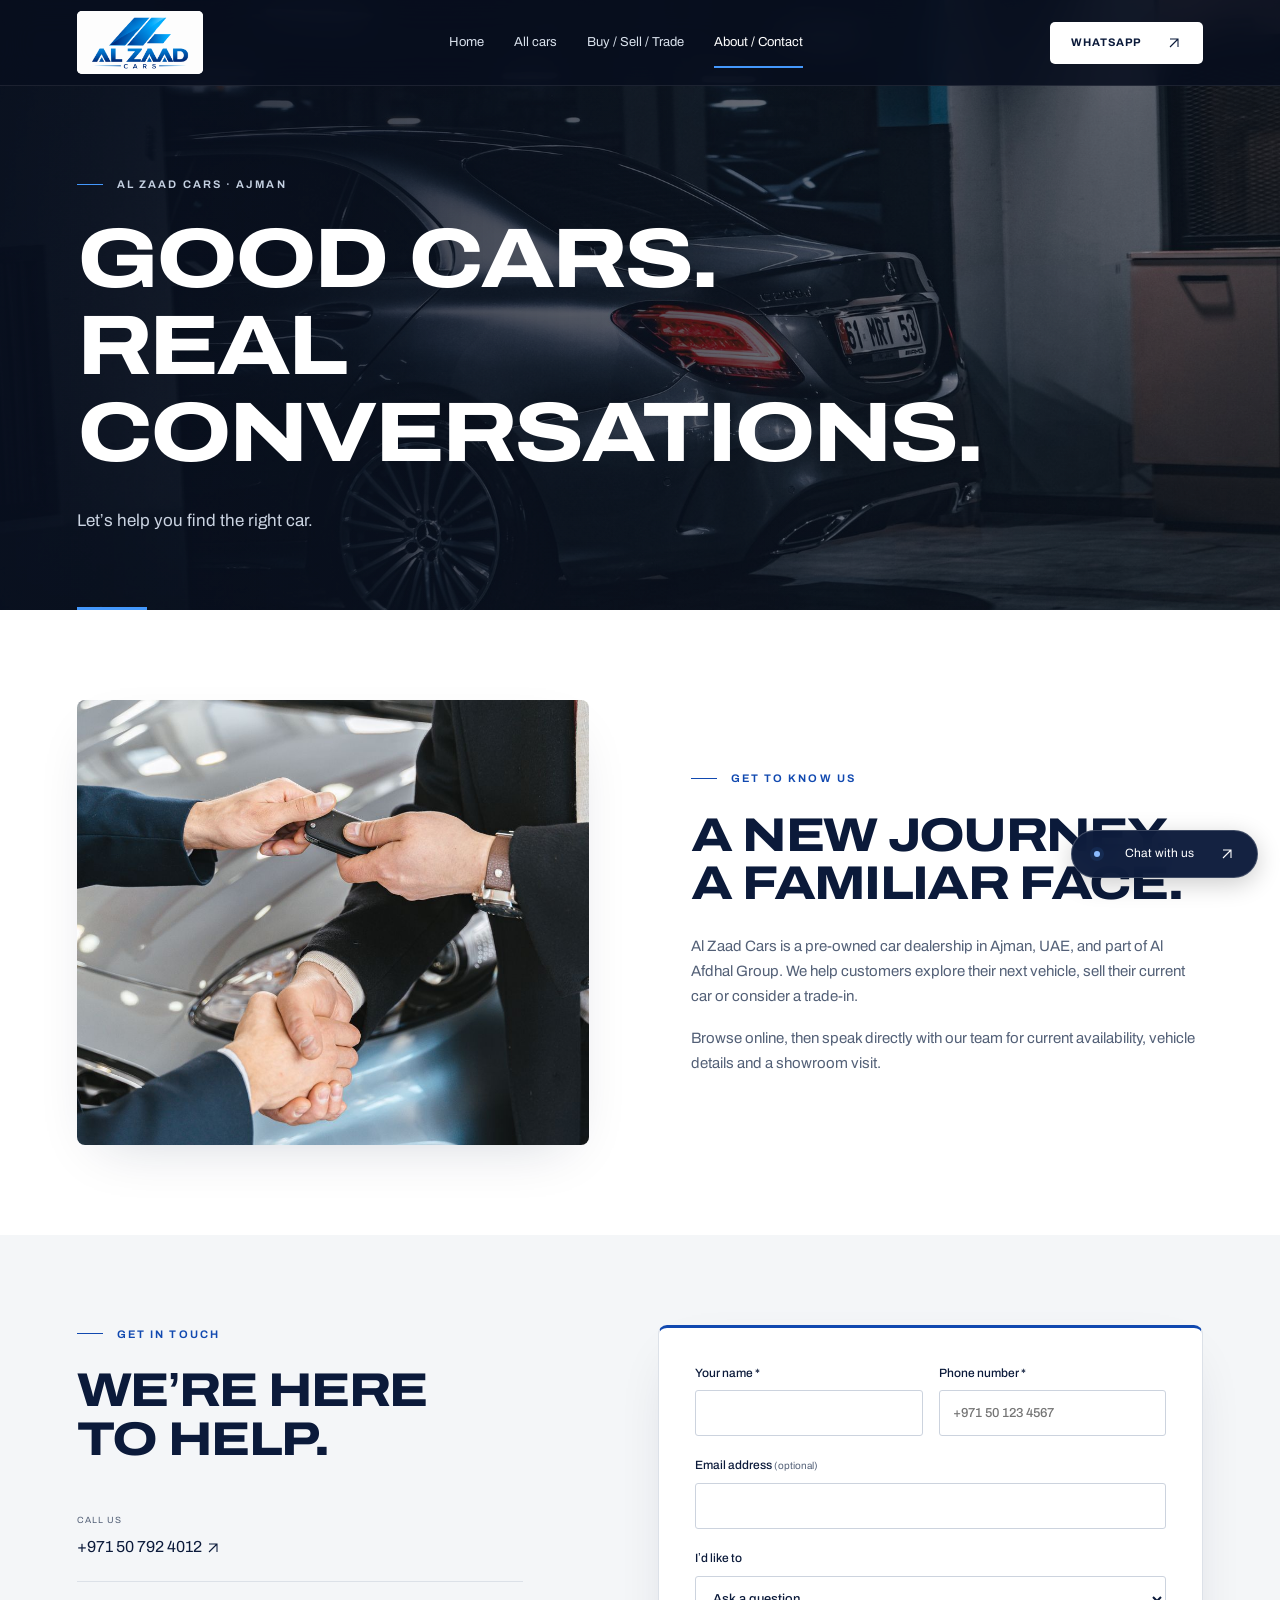
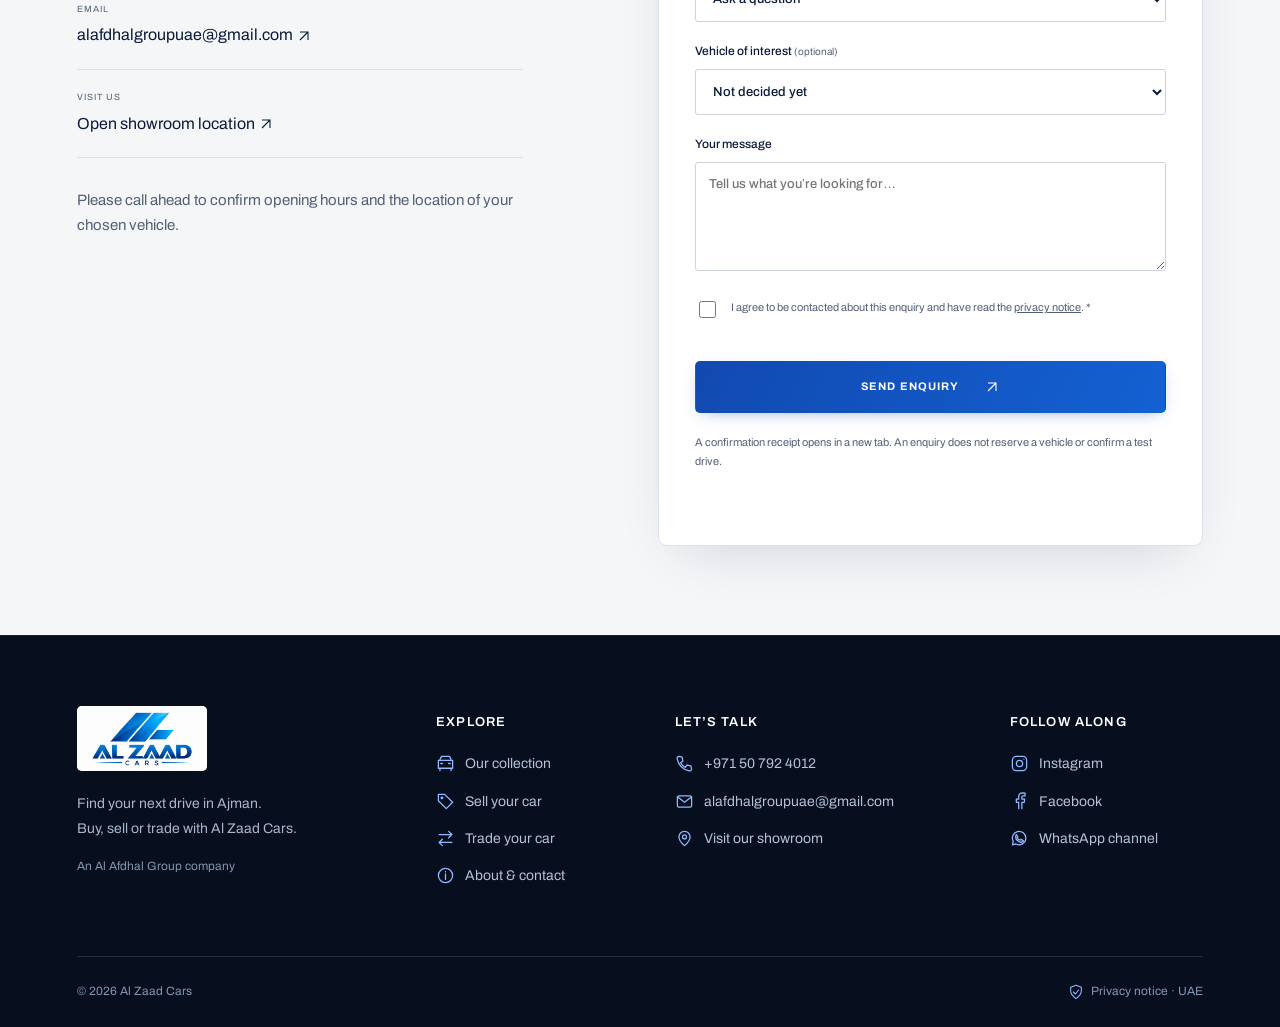
==== about-contact.html @ fa51ba7f "minor ui edits" ====
<!doctype html>
<html lang="en">
  <head>
    <meta charset="utf-8" />
    <meta name="viewport" content="width=device-width, initial-scale=1" />
    <title>About & contact | Al Zaad Cars</title>
    <meta
      name="description"
      content="Explore pre-owned cars with Al Zaad Cars in Ajman, UAE. Browse vehicles, sell or trade your car and speak directly with our team."
    />
    <meta name="theme-color" content="#0b1a3a" />
    <link rel="icon" href="assets/images/logo.png" />
    <link rel="stylesheet" href="assets/css/styles.css" />
    <link rel="stylesheet" href="assets/css/ui-upgrade.css?v=3" />
    <script defer src="assets/js/config.js"></script>
    <script defer src="assets/js/demo-data.js"></script>
    <script defer src="assets/js/app.js?v=3"></script>
    <script defer src="assets/js/ui-effects.js?v=2"></script>
  </head>
  <body data-page="contact">
    <a class="skip" href="#main">Skip to content</a>
    <header class="header">
      <div class="wrap nav">
        <a class="brand" href="index.html" aria-label="Al Zaad Cars home"
          ><img
            src="assets/images/logo.png"
            width="138"
            height="69"
            alt="Al Zaad Cars" /></a
        ><button
          class="menu-toggle"
          aria-expanded="false"
          aria-controls="main-nav"
        >
          Menu <span>☰</span>
        </button>
        <nav id="main-nav" aria-label="Main navigation">
          <a href="index.html" data-page="home">Home</a
          ><a href="cars.html" data-page="cars">All cars</a
          ><a href="buy-sell-trade.html" data-page="services"
            >Buy / Sell / Trade</a
          ><a href="about-contact.html" data-page="contact">About / Contact</a>
        </nav>
        <a
          class="button nav-cta light"
          data-contact="whatsapp"
          href="https://wa.me/971507924012"
          >WhatsApp
          <span
            ><svg
              class="arrow-icon"
              width="16"
              height="16"
              viewBox="0 0 24 24"
              fill="none"
              stroke="currentColor"
              stroke-width="1.6"
              aria-hidden="true"
              focusable="false"
            >
              <path d="M6 18L18 6M6 6h12v12" /></svg></span
        ></a>
      </div>
    </header>
    <main id="main">
      <section
        class="subhero"
        style="--hero: url(&quot;../images/services.jpg&quot;)"
      >
        <div class="wrap">
          <p class="eyebrow">AL ZAAD CARS · AJMAN</p>
          <h1>Good cars.<br />Real conversations.</h1>
          <p class="hero-copy">Let’s help you find the right car.</p>
        </div>
      </section>
      <section class="section wrap buy-intro" id="about">
        <img
          src="assets/images/handover.jpg"
          alt="A car handover — representative photography"
          loading="lazy"
        />
        <div>
          <p class="eyebrow blue">GET TO KNOW US</p>
          <h2>A new journey.<br />A familiar face.</h2>
          <p>
            Al Zaad Cars is a pre-owned car dealership in Ajman, UAE, and part
            of Al Afdhal Group. We help customers explore their next vehicle,
            sell their current car or consider a trade-in.
          </p>
          <p>
            Browse online, then speak directly with our team for current
            availability, vehicle details and a showroom visit.
          </p>
        </div>
      </section>
      <section class="section pale" id="contact">
        <div class="wrap enquiry-layout">
          <div>
            <p class="eyebrow blue">GET IN TOUCH</p>
            <h2>We’re here<br />to help.</h2>
            <div class="contact-list">
              <a data-contact="phone" href="tel:+971507924012"
                ><small>CALL US</small>+971 50 792 4012
                <svg
                  class="arrow-icon"
                  width="16"
                  height="16"
                  viewBox="0 0 24 24"
                  fill="none"
                  stroke="currentColor"
                  stroke-width="1.6"
                  aria-hidden="true"
                  focusable="false"
                >
                  <path d="M6 18L18 6M6 6h12v12" /></svg></a
              ><a data-contact="email" href="mailto:alafdhalgroupuae@gmail.com"
                ><small>EMAIL</small>alafdhalgroupuae@gmail.com
                <svg
                  class="arrow-icon"
                  width="16"
                  height="16"
                  viewBox="0 0 24 24"
                  fill="none"
                  stroke="currentColor"
                  stroke-width="1.6"
                  aria-hidden="true"
                  focusable="false"
                >
                  <path d="M6 18L18 6M6 6h12v12" /></svg></a
              ><a
                data-contact="maps"
                href="https://maps.app.goo.gl/UCCkHAHCBX9JuDrG9"
                target="_blank"
                rel="noopener"
                ><small>VISIT US</small>Open showroom location
                <svg
                  class="arrow-icon"
                  width="16"
                  height="16"
                  viewBox="0 0 24 24"
                  fill="none"
                  stroke="currentColor"
                  stroke-width="1.6"
                  aria-hidden="true"
                  focusable="false"
                >
                  <path d="M6 18L18 6M6 6h12v12" /></svg
              ></a>
            </div>
            <p>
              Please call ahead to confirm opening hours and the location of
              your chosen vehicle.
            </p>
          </div>
          <form
            class="enquiry-form"
            method="post"
            target="_blank"
            rel="noopener"
            action=""
            data-enquiry
          >
            <div class="form-note">
              Online enquiries are being prepared. Please call or WhatsApp our
              team.
            </div>
            <input type="hidden" name="requestId" /><input
              type="hidden"
              name="startedAt"
            />
            <div class="honey" aria-hidden="true">
              <label
                >Leave this field empty<input
                  name="website"
                  tabindex="-1"
                  autocomplete="off"
              /></label>
            </div>
            <div class="form-pair">
              <label
                >Your name *<input
                  required
                  name="name"
                  maxlength="100"
                  autocomplete="name" /></label
              ><label
                >Phone number *<input
                  required
                  type="tel"
                  name="phone"
                  maxlength="25"
                  autocomplete="tel"
                  placeholder="+971 50 123 4567"
                  pattern="[+0-9() .-]{7,25}"
              /></label>
            </div>
            <label
              >Email address <span>(optional)</span
              ><input
                name="email"
                type="email"
                maxlength="150"
                autocomplete="email" /></label
            ><label
              >I’d like to<select name="type">
                <option selected value="General">Ask a question</option>
                <option value="Buy">Buy a car</option>
                <option value="Sell">Sell my car</option>
                <option value="Trade">Trade my car</option>
                <option value="Test drive">
                  Arrange a viewing / test drive
                </option>
              </select></label
            ><label
              >Vehicle of interest <span>(optional)</span
              ><select name="carId" data-vehicle-select>
                <option value="">Not decided yet</option>
              </select></label
            >
            <div class="vehicle-fields" hidden>
              <div class="form-pair">
                <label
                  >Your car make *<input
                    name="vehicleMake"
                    maxlength="60" /></label
                ><label
                  >Your car model *<input name="vehicleModel" maxlength="100"
                /></label>
              </div>
              <div class="form-pair">
                <label
                  >Year *<input
                    name="vehicleYear"
                    type="number"
                    min="1950"
                    max="2100" /></label
                ><label
                  >Mileage (km) *<input
                    name="vehicleMileage"
                    type="number"
                    min="0"
                    max="2000000"
                /></label>
              </div>
              <label
                >Expected price (AED) <span>(optional)</span
                ><input
                  name="expectedPrice"
                  type="number"
                  min="0"
                  max="100000000" /></label
              ><label
                >Photo album link <span>(optional)</span
                ><input
                  type="url"
                  name="photoUrl"
                  maxlength="1500"
                  placeholder="https://…"
              /></label>
              <p class="field-help">
                Share a photo album link, or send photos on WhatsApp. No
                documents or vehicle registration cards are needed here.
              </p>
            </div>
            <label
              >Your message<textarea
                name="message"
                rows="4"
                maxlength="2000"
                placeholder="Tell us what you’re looking for…"
              ></textarea></label
            ><label class="consent"
              ><input
                type="checkbox"
                name="consent"
                value="yes"
                required
              /><span
                >I agree to be contacted about this enquiry and have read the
                <a href="privacy.html" target="_blank" rel="noopener"
                  >privacy notice</a
                >. *</span
              ></label
            >
            <div class="captcha-slot"></div>
            <button type="submit" class="button primary" disabled>
              Send enquiry
              <span
                ><svg
                  class="arrow-icon"
                  width="16"
                  height="16"
                  viewBox="0 0 24 24"
                  fill="none"
                  stroke="currentColor"
                  stroke-width="1.6"
                  aria-hidden="true"
                  focusable="false"
                >
                  <path d="M6 18L18 6M6 6h12v12" /></svg
              ></span>
            </button>
            <p class="field-help">
              A confirmation receipt opens in a new tab. An enquiry does not
              reserve a vehicle or confirm a test drive.
            </p>
            <p class="form-status" role="status" aria-live="polite"></p>
          </form>
        </div>
      </section>
    </main>
    <footer class="footer">
      <div class="wrap footer-grid">
        <div>
          <a class="brand" href="index.html"
            ><img
              src="assets/images/logo.png"
              width="156"
              height="78"
              alt="Al Zaad Cars"
          /></a>
          <p>
            Find your next drive in Ajman.<br />Buy, sell or trade with Al Zaad
            Cars.
          </p>
          <small>An Al Afdhal Group company</small>
        </div>
        <div>
          <h3>Explore</h3>
          <a href="cars.html" class="footer-link"
            ><svg
              class="footer-icon"
              width="19"
              height="19"
              viewBox="0 0 24 24"
              fill="none"
              stroke="currentColor"
              stroke-width="1.6"
              stroke-linecap="round"
              stroke-linejoin="round"
              aria-hidden="true"
              focusable="false"
            >
              <path
                d="m5 7 2-4h10l2 4M3 8h18v10H3zM5 18v3m14-3v3M6 12h2m8 0h2"
              /></svg
            ><span class="footer-link-text">Our collection</span></a
          ><a href="buy-sell-trade.html#sell" class="footer-link"
            ><svg
              class="footer-icon"
              width="19"
              height="19"
              viewBox="0 0 24 24"
              fill="none"
              stroke="currentColor"
              stroke-width="1.6"
              stroke-linecap="round"
              stroke-linejoin="round"
              aria-hidden="true"
              focusable="false"
            >
              <path d="M3 3h8l10 10-8 8L3 11z" />
              <circle cx="7.5" cy="7.5" r="1" /></svg
            ><span class="footer-link-text">Sell your car</span></a
          ><a href="buy-sell-trade.html#trade" class="footer-link"
            ><svg
              class="footer-icon"
              width="19"
              height="19"
              viewBox="0 0 24 24"
              fill="none"
              stroke="currentColor"
              stroke-width="1.6"
              stroke-linecap="round"
              stroke-linejoin="round"
              aria-hidden="true"
              focusable="false"
            >
              <path d="M4 7h16m-4-4 4 4-4 4M20 17H4m4-4-4 4 4 4" /></svg
            ><span class="footer-link-text">Trade your car</span></a
          ><a href="about-contact.html" class="footer-link"
            ><svg
              class="footer-icon"
              width="19"
              height="19"
              viewBox="0 0 24 24"
              fill="none"
              stroke="currentColor"
              stroke-width="1.6"
              stroke-linecap="round"
              stroke-linejoin="round"
              aria-hidden="true"
              focusable="false"
            >
              <circle cx="12" cy="12" r="9" />
              <path d="M12 10v7m0-10v.5" /></svg
            ><span class="footer-link-text">About &amp; contact</span></a
          >
        </div>
        <div>
          <h3>Let’s talk</h3>
          <a data-contact="phone" href="tel:+971507924012" class="footer-link"
            ><svg
              class="footer-icon"
              width="19"
              height="19"
              viewBox="0 0 24 24"
              fill="none"
              stroke="currentColor"
              stroke-width="1.6"
              stroke-linecap="round"
              stroke-linejoin="round"
              aria-hidden="true"
              focusable="false"
            >
              <path
                d="m5 3 4 1 1 5-3 2a15 15 0 0 0 6 6l2-3 5 1 1 4c0 2-2 3-4 2C9 19 5 15 3 7 2 5 3 3 5 3Z"
              /></svg
            ><span class="footer-link-text">+971 50 792 4012</span></a
          ><a
            data-contact="email"
            href="mailto:alafdhalgroupuae@gmail.com"
            class="footer-link"
            ><svg
              class="footer-icon"
              width="19"
              height="19"
              viewBox="0 0 24 24"
              fill="none"
              stroke="currentColor"
              stroke-width="1.6"
              stroke-linecap="round"
              stroke-linejoin="round"
              aria-hidden="true"
              focusable="false"
            >
              <rect x="3" y="5" width="18" height="14" rx="2" />
              <path d="m3 6 9 7 9-7" /></svg
            ><span class="footer-link-text">alafdhalgroupuae@gmail.com</span></a
          ><a
            data-contact="maps"
            href="https://maps.app.goo.gl/UCCkHAHCBX9JuDrG9"
            target="_blank"
            rel="noopener"
            class="footer-link"
            ><svg
              class="footer-icon"
              width="19"
              height="19"
              viewBox="0 0 24 24"
              fill="none"
              stroke="currentColor"
              stroke-width="1.6"
              stroke-linecap="round"
              stroke-linejoin="round"
              aria-hidden="true"
              focusable="false"
            >
              <path d="M19 10c0 5-7 11-7 11S5 15 5 10a7 7 0 1 1 14 0Z" />
              <circle cx="12" cy="10" r="2.5" /></svg
            ><span class="footer-link-text">Visit our showroom</span></a
          >
        </div>
        <div>
          <h3>Follow along</h3>
          <a
            data-contact="instagram"
            href="https://www.instagram.com/alzaadcars.ae"
            target="_blank"
            rel="noopener"
            class="footer-link"
            ><svg
              class="footer-icon"
              width="19"
              height="19"
              viewBox="0 0 24 24"
              fill="none"
              stroke="currentColor"
              stroke-width="1.6"
              stroke-linecap="round"
              stroke-linejoin="round"
              aria-hidden="true"
              focusable="false"
            >
              <rect x="3" y="3" width="18" height="18" rx="5" />
              <circle cx="12" cy="12" r="4" />
              <circle
                cx="17.5"
                cy="6.5"
                r=".7"
                fill="currentColor"
                stroke="none"
              /></svg
            ><span class="footer-link-text">Instagram</span></a
          ><a
            data-contact="facebook"
            href="https://www.facebook.com/share/19id28i2YX/"
            target="_blank"
            rel="noopener"
            class="footer-link"
            ><svg
              class="footer-icon"
              width="19"
              height="19"
              viewBox="0 0 24 24"
              fill="none"
              stroke="currentColor"
              stroke-width="1.6"
              stroke-linecap="round"
              stroke-linejoin="round"
              aria-hidden="true"
              focusable="false"
            >
              <path
                d="M15 21v-8h3l.5-4H15V6.5c0-1 .5-1.5 1.5-1.5H19V1.5L16 1c-3.5 0-5 2-5 5v3H8v4h3v8"
              /></svg
            ><span class="footer-link-text">Facebook</span></a
          ><a
            data-contact="channel"
            href="https://whatsapp.com/channel/0029VbBZE9gIiRozAe9hMp42"
            target="_blank"
            rel="noopener"
            class="footer-link"
            ><svg
              class="footer-icon"
              width="19"
              height="19"
              viewBox="0 0 24 24"
              fill="none"
              stroke="currentColor"
              stroke-width="1.6"
              stroke-linecap="round"
              stroke-linejoin="round"
              aria-hidden="true"
              focusable="false"
            >
              <path
                d="M20 11.5a8.5 8.5 0 0 1-12.6 7.4L3 20l1.1-4.4A8.5 8.5 0 1 1 20 11.5Z"
              />
              <path d="m8 7 2 3-1 1c1 2 2 3 4 3l1-1 3 2c-2 4-10 0-10-5Z" /></svg
            ><span class="footer-link-text">WhatsApp channel</span></a
          >
        </div>
      </div>
      <div class="wrap footer-bottom">
        <span>© <span data-year>2026</span> Al Zaad Cars</span
        ><span
          ><a href="privacy.html" class="footer-link"
            ><svg
              class="footer-icon"
              width="19"
              height="19"
              viewBox="0 0 24 24"
              fill="none"
              stroke="currentColor"
              stroke-width="1.6"
              stroke-linecap="round"
              stroke-linejoin="round"
              aria-hidden="true"
              focusable="false"
            >
              <path d="m12 2 8 3v6c0 5-8 11-8 11S4 16 4 11V5Z" />
              <path d="m8 12 3 3 5-6" /></svg
            ><span class="footer-link-text">Privacy notice</span></a
          >
          · UAE</span
        >
      </div>
    </footer>
    <a
      class="chat-float"
      data-contact="whatsapp"
      href="https://wa.me/971507924012"
      aria-label="Chat with Al Zaad Cars on WhatsApp"
      >Chat with us
      <span
        ><svg
          class="arrow-icon"
          width="16"
          height="16"
          viewBox="0 0 24 24"
          fill="none"
          stroke="currentColor"
          stroke-width="1.6"
          aria-hidden="true"
          focusable="false"
        >
          <path d="M6 18L18 6M6 6h12v12" /></svg></span></a
    ><noscript
      ><div class="noscript">
        Enable JavaScript to load the car catalogue. Call
        <a href="tel:+971507924012">+971 50 792 4012</a> for assistance.
      </div></noscript
    >
  </body>
</html>
---- assets/css/styles.css ----
@font-face {
  font-family: Archivo;
  src: url("../fonts/archivo.ttf") format("truetype");
  font-weight: 100 900;
  font-stretch: 62% 125%;
  font-display: swap;
  unicode-range: U+0000-024F, U+1E00-1EFF;
}
:root {
  --navy: #0b1a3a;
  --blue: #1149b0;
  --glow: #4498fc;
  --ice: #f4f6f8;
  --ink: #0b1a3a;
  --muted: #536077;
  --line: #dce1e8;
  --dark: #070e1e;
  --max: 1320px;
  --space: clamp(64px, 7vw, 108px);
}
* {
  box-sizing: border-box;
}
html {
  scroll-behavior: smooth;
  scroll-padding-top: 98px;
}
body {
  margin: 0;
  font-family: Archivo, Arial, sans-serif;
  background: #fff;
  color: var(--ink);
  font-size: 15px;
  line-height: 1.65;
  -webkit-font-smoothing: antialiased;
}
a {
  color: inherit;
  text-decoration: none;
}
button,
input,
select,
textarea {
  font: inherit;
  color: inherit;
}
button,
a,
input,
select,
textarea {
  -webkit-tap-highlight-color: transparent;
}
button,
a {
  touch-action: manipulation;
}
button {
  cursor: pointer;
}
img {
  display: block;
  max-width: 100%;
}
h1,
h2,
h3,
p {
  margin: 0;
}
h1,
h2 {
  font-stretch: 120%;
  font-weight: 760;
  line-height: 1.03;
  letter-spacing: -0.035em;
  text-transform: uppercase;
}
h1 {
  font-size: clamp(44px, 6.6vw, 88px);
}
h2 {
  font-size: clamp(32px, 3.7vw, 50px);
}
h3 {
  font-size: 20px;
  line-height: 1.25;
  letter-spacing: -0.02em;
}
p {
  color: var(--muted);
}
p + p {
  margin-top: 18px;
}
button {
  border: 0;
}
button:disabled {
  cursor: not-allowed;
  opacity: 0.5;
}
:focus-visible {
  outline: 3px solid var(--glow);
  outline-offset: 5px;
}
[hidden] {
  display: none !important;
}
.wrap {
  width: min(var(--max), 88%);
  margin-inline: auto;
}
.section {
  padding-block: var(--space);
}
.eyebrow {
  font-size: 11px;
  letter-spacing: 0.19em;
  font-weight: 650;
  text-transform: uppercase;
  color: #c5d1e2;
  margin-bottom: 23px;
  display: flex;
  gap: 14px;
  align-items: center;
}
.eyebrow:before {
  content: "";
  width: 26px;
  height: 1px;
  background: var(--glow);
}
.eyebrow.blue {
  color: var(--blue);
}
.header {
  height: 86px;
  position: fixed;
  z-index: 30;
  top: 0;
  left: 0;
  right: 0;
  background: rgba(7, 14, 30, 0.88);
  border-bottom: 1px solid #ffffff15;
  backdrop-filter: blur(16px);
}
.nav {
  height: 100%;
  display: flex;
  align-items: center;
  gap: 40px;
  justify-content: space-between;
}
.brand {
  display: block;
  flex-shrink: 0;
  line-height: 0;
}
.brand img {
  width: 126px;
  height: 63px;
  object-fit: contain;
  background: #fff;
  border-radius: 3px;
}
.nav nav {
  display: flex;
  gap: 30px;
  height: 100%;
  align-items: center;
}
.nav nav a {
  font-size: 13px;
  color: #d9e1ec;
  position: relative;
}
.nav nav a[aria-current="page"] {
  color: #fff;
}
.nav nav a[aria-current="page"]:after {
  content: "";
  position: absolute;
  bottom: -15px;
  height: 2px;
  left: 0;
  right: 0;
  background: var(--glow);
}
.button {
  display: inline-flex;
  align-items: center;
  justify-content: center;
  gap: 25px;
  min-height: 52px;
  padding: 14px 24px;
  border: 1px solid transparent;
  border-radius: 3px;
  font-size: 11px;
  font-weight: 700;
  letter-spacing: 0.095em;
  text-transform: uppercase;
  line-height: 1.4;
  transition:
    background 0.2s,
    transform 0.2s;
  color: var(--navy);
}
.button span {
  font-size: 20px;
  line-height: 1;
}
.button:hover {
  transform: translateY(-2px);
}
.primary {
  background: var(--blue);
  color: white;
}
.primary:hover {
  background: #08388f;
}
.light {
  background: #fff;
  color: var(--navy);
}
.outline {
  border-color: #ffffff65;
  color: #fff;
  background: #ffffff04;
}
.outline:hover {
  background: #ffffff12;
}
.bordered {
  border-color: var(--line);
  background: white;
}
.nav-cta {
  min-height: 42px;
  padding: 10px 20px;
}
.menu-toggle {
  display: none;
}
.skip {
  position: fixed;
  top: -80px;
  background: #fff;
  padding: 12px 22px;
  z-index: 100;
}
.skip:focus {
  top: 10px;
}
.hero {
  height: min(850px, 100svh);
  min-height: 700px;
  position: relative;
  background: var(--dark);
  color: #fff;
  isolation: isolate;
}
.hero-image,
.hero-shade {
  position: absolute;
  inset: 0;
  width: 100%;
  height: 100%;
  object-fit: cover;
  z-index: -2;
}
.hero-image {
  object-position: center 58%;
}
.hero-shade {
  z-index: -1;
  background:
    linear-gradient(90deg, rgba(6, 12, 28, 0.79), rgba(6, 12, 28, 0.12)),
    linear-gradient(0deg, #070e1ee8, transparent 60%);
}
.hero-inner {
  padding-top: clamp(200px, 18vh, 250px);
}
.hero h1 {
  font-size: clamp(64px, 8.8vw, 123px);
  font-stretch: 125%;
  line-height: 0.98;
  letter-spacing: -0.025em;
  margin-left: -5px;
}
.hero h1 span,
.subhero h1 span {
  color: transparent;
  -webkit-text-stroke: 1px #64a9ff;
}
.hero-copy {
  font-size: 18px;
  color: #cbd4e2;
  max-width: 600px;
  line-height: 1.65;
  margin-top: 30px;
}
.actions {
  display: flex;
  gap: 14px;
  flex-wrap: wrap;
  margin-top: 32px;
}
.hero-bottom {
  display: flex;
  justify-content: space-between;
  align-items: center;
  margin-top: 50px;
  border-top: 1px solid #ffffff30;
  padding-top: 19px;
  color: #b7c5d8;
  font-size: 10px;
  letter-spacing: 0.15em;
  text-transform: uppercase;
}
.search-wrap {
  position: relative;
  margin-top: -32px;
  z-index: 2;
}
.quick-search {
  background: #fff;
  box-shadow: 0 16px 50px #0b1a3a0c;
  border: 1px solid var(--line);
  border-radius: 5px;
  padding: 20px;
  display: grid;
  grid-template-columns: repeat(4, 1fr) 1.3fr;
  gap: 0;
}
.quick-search label {
  font-size: 11px;
  color: var(--muted);
  padding: 0 18px;
  border-right: 1px solid var(--line);
}
.quick-search select {
  margin-top: 5px;
  border: 0;
  background: white;
  padding: 8px 22px 8px 0;
  font-size: 13px;
}
.quick-search .button {
  margin-left: 20px;
  padding-inline: 15px;
}
.section-heading {
  display: flex;
  justify-content: space-between;
  align-items: flex-end;
  gap: 25px;
  margin-bottom: 38px;
}
.section-heading h2 + p {
  margin-top: 20px;
}
.section-heading .eyebrow {
  margin-bottom: 14px;
}
.text-link {
  font-size: 12px;
  letter-spacing: 0.045em;
  border-bottom: 1px solid currentColor;
  padding-bottom: 7px;
  display: inline-flex;
  align-items: center;
  gap: 35px;
  font-weight: 600;
}
.text-link:hover {
  color: var(--blue);
}
.inventory-notice {
  font-size: 12px;
  background: #f0f4fb;
  border-left: 2px solid var(--blue);
  padding: 12px 15px;
  margin-bottom: 25px;
}
.inventory-notice:empty {
  display: none;
}
.car-grid {
  display: grid;
  grid-template-columns: repeat(3, minmax(0, 1fr));
  gap: 26px;
}
.home-grid {
  grid-template-columns: repeat(4, minmax(0, 1fr));
}
.car-card {
  border: 1px solid var(--line);
  border-radius: 5px;
  overflow: hidden;
  background: #fff;
  transition:
    box-shadow 0.2s,
    transform 0.2s;
}
.car-card:hover {
  transform: translateY(-4px);
  box-shadow: 0 14px 40px #0b1a3a0c;
}
.car-image {
  position: relative;
  aspect-ratio: 1.4;
  display: block;
  overflow: hidden;
  background: #e9edf2;
}
.car-image img {
  width: 100%;
  height: 100%;
  object-fit: cover;
  transition: transform 0.6s;
}
.car-card:hover img {
  transform: scale(1.035);
}
.badge {
  position: absolute;
  top: 14px;
  left: 14px;
  background: #ffffffed;
  padding: 4px 9px;
  font-size: 10px;
  letter-spacing: 0.04em;
  border-radius: 2px;
  color: var(--ink);
}
.badge.status {
  right: 14px;
  left: auto;
  background: var(--navy);
  color: #fff;
}
.car-info {
  padding: 22px;
}
.car-make {
  font-size: 11px;
  color: var(--muted);
  margin-bottom: 6px;
}
.car-info h3 {
  font-size: 19px;
  min-height: 48px;
}
.specs {
  display: grid;
  grid-template-columns: 1fr 1fr;
  gap: 10px;
  margin: 19px 0;
  padding: 0;
}
.specs div {
  display: flex;
  flex-direction: column;
}
.specs dt {
  font-size: 9px;
  letter-spacing: 0.08em;
  text-transform: uppercase;
  color: var(--muted);
}
.specs dd {
  font-size: 12px;
  margin: 2px 0 0;
}
.car-bottom {
  display: flex;
  justify-content: space-between;
  align-items: center;
  gap: 8px;
  border-top: 1px solid var(--line);
  padding-top: 17px;
}
.price {
  font-size: 19px;
  font-weight: 700;
  letter-spacing: -0.025em;
  color: var(--navy);
}
.price small {
  font-size: 10px;
  letter-spacing: 0.03em;
  margin-right: 4px;
}
.round-link {
  width: 32px;
  height: 32px;
  border: 1px solid var(--line);
  border-radius: 50%;
  display: grid;
  place-items: center;
  font-size: 19px;
}
.confidence {
  background: var(--navy);
  color: white;
}
.confidence-grid {
  display: grid;
  grid-template-columns: 1fr 1fr;
  gap: 13%;
}
.confidence h2 {
  margin-bottom: 25px;
}
.confidence p {
  color: #bcc9dc;
  max-width: 450px;
}
.confidence .text-link {
  margin-top: 28px;
}
.principles article {
  display: flex;
  gap: 28px;
  padding: 26px 0;
  border-bottom: 1px solid #ffffff24;
}
.principles article:first-child {
  padding-top: 0;
}
.principles article > span {
  color: #6e9fdf;
  font-size: 12px;
  padding-top: 4px;
}
.principles h3 {
  font-size: 19px;
  margin-bottom: 10px;
}
.principles p {
  font-size: 14px;
}
.brand-list {
  display: grid;
  grid-template-columns: repeat(6, 1fr);
  border-top: 1px solid var(--line);
  border-bottom: 1px solid var(--line);
}
.brand-list a {
  padding: 27px 15px;
  border-right: 1px solid var(--line);
  text-align: center;
  font-size: 12px;
  font-weight: 700;
}
.brand-list a:last-child {
  border: 0;
}
.brand-list small {
  display: block;
  color: var(--muted);
  font-size: 10px;
  margin-top: 6px;
  font-weight: 400;
}
.brand-list a:hover {
  background: var(--ice);
}
.services-section {
  background: var(--ice);
}
.service-grid {
  display: grid;
  grid-template-columns: repeat(3, 1fr);
  gap: 22px;
}
.service-card {
  min-height: 430px;
  position: relative;
  isolation: isolate;
  overflow: hidden;
  color: white;
  border-radius: 4px;
  display: flex;
  align-items: flex-end;
}
.service-card:after {
  content: "";
  position: absolute;
  inset: 0;
  background: linear-gradient(0deg, #070e1ef2, transparent 100%);
  z-index: -1;
}
.service-card img {
  position: absolute;
  inset: 0;
  width: 100%;
  height: 100%;
  object-fit: cover;
  z-index: -2;
  transition: transform 0.5s;
}
.service-card:hover img {
  transform: scale(1.04);
}
.service-card > div {
  padding: 30px;
  width: 100%;
}
.service-card span {
  font-size: 10px;
  color: #c5d3e5;
  letter-spacing: 0.15em;
}
.service-card h3 {
  font-size: 28px;
  margin-top: 16px;
}
.service-card p {
  border-top: 1px solid #ffffff45;
  margin-top: 22px;
  padding-top: 18px;
  color: white;
  font-size: 12px;
  display: flex;
  justify-content: space-between;
}
.service-card b {
  font-size: 21px;
  font-weight: 400;
}
.visit {
  display: grid;
  grid-template-columns: 1fr 1fr;
  gap: 12%;
}
.visit h2 {
  margin-bottom: 25px;
}
.visit p {
  max-width: 450px;
}
.visit .button {
  margin-top: 30px;
}
.visit-panel {
  padding: 45px;
  border: 1px solid var(--line);
  display: flex;
  flex-direction: column;
  justify-content: center;
  background: linear-gradient(135deg, #f1f4f8, #fff);
}
.visit-panel .eyebrow {
  color: var(--blue);
}
.visit-panel h3 {
  font-size: 30px;
  line-height: 1.3;
  margin-bottom: 30px;
}
.visit-panel a {
  padding: 12px 0;
  font-size: 14px;
  border-bottom: 1px solid var(--line);
}
.final-cta {
  padding: 80px 0;
  background: var(--blue);
  color: white;
}
.final-cta h2 {
  font-size: clamp(45px, 5vw, 72px);
}
.final-cta .wrap {
  position: relative;
}
.final-cta .actions {
  position: absolute;
  right: 0;
  bottom: 0;
}
.footer {
  background: var(--dark);
  color: white;
  padding: 70px 0 25px;
}
.footer-grid {
  display: grid;
  grid-template-columns: 1.3fr 0.8fr 1.2fr 0.8fr;
  gap: 45px;
}
.footer .brand img {
  width: 130px;
  height: 65px;
}
.footer p {
  font-size: 12px;
  line-height: 1.8;
  color: #a9b7cb;
  margin-top: 20px;
}
.footer small {
  font-size: 10px;
  color: #8395b0;
  display: block;
  margin-top: 15px;
}
.footer h3 {
  font-size: 11px;
  font-weight: 600;
  letter-spacing: 0.09em;
  text-transform: uppercase;
  margin: 8px 0 22px;
}
.footer-grid > div > a:not(.brand) {
  display: block;
  font-size: 12px;
  color: #b4c2d6;
  margin-bottom: 12px;
  overflow-wrap: anywhere;
}
.footer-bottom {
  border-top: 1px solid #ffffff22;
  margin-top: 55px;
  padding-top: 25px;
  font-size: 10px;
  color: #8496b1;
  display: flex;
  justify-content: space-between;
}
.chat-float {
  position: fixed;
  bottom: 22px;
  right: 22px;
  z-index: 35;
  background: var(--navy);
  color: white;
  padding: 13px 22px;
  box-shadow: 0 6px 25px #0003;
  border: 1px solid #ffffff30;
  border-radius: 40px;
  font-size: 12px;
  display: flex;
  gap: 25px;
}
.subhero {
  background:
    linear-gradient(90deg, #070e1ee6, #070e1e70),
    var(--hero) center/cover;
  padding: 175px 0 75px;
  color: #fff;
}
.subhero h1 {
  max-width: 1100px;
}
.subhero .hero-copy {
  font-size: 17px;
  max-width: 650px;
}
.catalogue {
  display: grid;
  grid-template-columns: 255px 1fr;
  gap: 38px;
  background: white;
}
.filter-form {
  align-self: start;
  background: var(--ice);
  padding: 24px;
  border: 1px solid var(--line);
  border-radius: 4px;
  display: grid;
  gap: 17px;
}
.filter-heading {
  display: flex;
  justify-content: space-between;
  align-items: center;
  margin-bottom: 7px;
}
.filter-heading h2 {
  font-size: 19px;
  text-transform: none;
  letter-spacing: -0.02em;
}
.text-button {
  background: none;
  color: var(--blue);
  padding: 0;
  font-size: 11px;
  text-decoration: underline;
}
label {
  display: block;
  font-size: 12px;
  font-weight: 500;
}
input,
select,
textarea {
  width: 100%;
  border: 1px solid #ccd3de;
  background: white;
  border-radius: 3px;
  min-height: 46px;
  padding: 11px 13px;
  margin-top: 7px;
  font-size: 13px;
}
select {
  padding-right: 25px;
}
textarea {
  resize: vertical;
}
label > span {
  font-size: 10px;
  color: var(--muted);
  font-weight: 400;
}
.form-pair {
  display: grid;
  grid-template-columns: 1fr 1fr;
  gap: 16px;
}
.results {
  min-width: 0;
}
.results-top {
  display: flex;
  justify-content: space-between;
  align-items: center;
  gap: 20px;
  margin-bottom: 23px;
}
.results-top p {
  font-size: 13px;
}
.sort-label {
  display: flex;
  align-items: center;
  gap: 10px;
  white-space: nowrap;
  font-size: 11px;
}
.sort-label select {
  min-height: 40px;
  margin: 0;
  width: 160px;
}
.results .car-grid {
  gap: 20px;
}
.results .car-info {
  padding: 18px;
}
.results .car-info h3 {
  font-size: 18px;
}
.results .price {
  font-size: 17px;
}
#load-more {
  margin: 35px auto 0;
  display: flex;
}
.empty {
  grid-column: 1/-1;
  border: 1px solid var(--line);
  padding: 55px 30px;
  text-align: center;
  border-radius: 4px;
}
.empty h2 {
  font-size: 26px;
  margin-bottom: 16px;
}
.empty .button {
  margin-top: 20px;
}
.detail-section {
  padding-top: 135px;
}
.detail-section > .text-link {
  margin-bottom: 25px;
}
.detail-heading {
  display: flex;
  justify-content: space-between;
  gap: 25px;
  margin-bottom: 35px;
  align-items: flex-end;
}
.detail-heading h1 {
  font-size: clamp(32px, 4vw, 58px);
  margin: 10px 0;
}
.detail-heading .price {
  font-size: 30px;
  white-space: nowrap;
}
.detail-layout {
  display: grid;
  grid-template-columns: 1.55fr 1fr;
  gap: 45px;
}
.gallery-main {
  background: var(--ice);
  aspect-ratio: 1.45;
  border-radius: 4px;
  overflow: hidden;
}
.gallery-main img {
  height: 100%;
  width: 100%;
  object-fit: cover;
}
.gallery-thumbs {
  display: flex;
  gap: 10px;
  margin-top: 12px;
  flex-wrap: wrap;
}
.gallery-thumbs button {
  background: white;
  padding: 0;
  width: 88px;
  height: 60px;
  border: 2px solid transparent;
  border-radius: 3px;
  overflow: hidden;
}
.gallery-thumbs button[aria-pressed="true"] {
  border-color: var(--blue);
}
.gallery-thumbs img {
  width: 100%;
  height: 100%;
  object-fit: cover;
}
.detail-summary {
  padding: 28px;
  background: var(--ice);
  border: 1px solid var(--line);
  align-self: start;
}
.detail-summary .specs {
  grid-template-columns: 1fr 1fr;
  gap: 21px;
}
.detail-summary .specs dt {
  font-size: 10px;
}
.detail-summary .specs dd {
  font-size: 14px;
}
.detail-summary .button {
  width: 100%;
  margin-top: 12px;
}
.detail-summary .field-help {
  margin-top: 20px;
}
.car-description {
  margin-top: 35px;
  max-width: 850px;
}
.car-description h2 {
  font-size: 26px;
  margin: 25px 0 16px;
}
.features {
  display: flex;
  flex-wrap: wrap;
  list-style: none;
  gap: 10px;
  padding: 0;
}
.features li {
  border: 1px solid var(--line);
  padding: 7px 14px;
  font-size: 12px;
}
.pale {
  background: var(--ice);
}
.enquiry-layout {
  display: grid;
  grid-template-columns: 0.9fr 1.1fr;
  gap: 12%;
}
.enquiry-layout h2 + p {
  margin-top: 27px;
}
.enquiry-layout > .text-link {
  margin-top: 25px;
}
.enquiry-layout > div > p {
  max-width: 450px;
}
.enquiry-layout .text-link {
  margin-top: 25px;
}
.enquiry-form {
  padding: 32px;
  background: #fff;
  border: 1px solid var(--line);
  border-radius: 5px;
  display: grid;
  gap: 20px;
}
.form-note {
  font-size: 12px;
  background: #edf2fa;
  padding: 13px;
  border-left: 2px solid var(--blue);
  color: var(--ink);
}
.form-note:empty {
  display: none;
}
.enquiry-form .vehicle-fields {
  display: grid;
  gap: 20px;
}
.field-help {
  font-size: 11px;
  line-height: 1.7;
  color: var(--muted);
}
.consent {
  display: flex;
  gap: 12px;
  align-items: flex-start;
}
.consent input {
  width: 17px;
  height: 17px;
  min-height: 0;
  margin-top: 3px;
  flex-shrink: 0;
  accent-color: var(--blue);
}
.consent span {
  font-size: 11px;
  color: var(--muted);
  line-height: 1.7;
}
.consent a {
  text-decoration: underline;
}
.honey {
  position: absolute;
  left: -10000px;
  width: 1px;
  height: 1px;
  overflow: hidden;
}
.form-status {
  font-size: 12px;
}
.buy-intro {
  display: grid;
  grid-template-columns: 1fr 1fr;
  gap: 9%;
  align-items: center;
}
.buy-intro > img {
  width: 100%;
  aspect-ratio: 1.15;
  object-fit: cover;
  border-radius: 4px;
}
.buy-intro h2 + p {
  margin-top: 26px;
}
.buy-intro .button {
  margin-top: 30px;
}
.steps {
  list-style: none;
  padding: 0;
  counter-reset: step;
  margin: 35px 0;
}
.steps li {
  counter-increment: step;
  position: relative;
  padding: 22px 0 22px 45px;
  border-bottom: 1px solid var(--line);
  font-size: 14px;
}
.steps li:before {
  content: "0" counter(step);
  position: absolute;
  left: 0;
  color: var(--blue);
  font-size: 12px;
}
.steps span {
  display: block;
  font-size: 12px;
  color: var(--muted);
  margin-top: 8px;
}
.contact-list {
  margin: 30px 0;
}
.contact-list a {
  display: block;
  padding: 20px 0;
  border-bottom: 1px solid var(--line);
  overflow-wrap: anywhere;
  font-size: 16px;
}
.contact-list small {
  display: block;
  font-size: 9px;
  letter-spacing: 0.12em;
  color: var(--muted);
  margin-bottom: 6px;
}
.legal {
  padding-top: 155px;
  max-width: 820px;
}
.legal h1 {
  font-size: 50px;
  margin-bottom: 35px;
}
.legal h2 {
  font-size: 24px;
  margin: 35px 0 15px;
}
.legal a {
  text-decoration: underline;
}
.noscript {
  position: fixed;
  bottom: 0;
  left: 0;
  right: 0;
  background: white;
  border-top: 2px solid var(--blue);
  padding: 20px;
  z-index: 99;
}
@media (min-width: 1500px) {
  .hero-inner {
    padding-top: 230px;
  }
}
@media (max-width: 1150px) {
  .nav {
    gap: 20px;
  }
  .nav nav {
    gap: 18px;
  }
  .wrap {
    width: 90%;
  }
  .home-grid {
    grid-template-columns: repeat(2, 1fr);
  }
  .catalogue {
    grid-template-columns: 230px 1fr;
    gap: 24px;
  }
  .results .car-grid {
    grid-template-columns: repeat(2, 1fr);
  }
  .footer-grid {
    gap: 25px;
  }
  .quick-search {
    padding: 16px;
  }
  .quick-search label {
    padding: 0 12px;
  }
  .quick-search .button {
    margin-left: 12px;
  }
  .service-card {
    min-height: 370px;
  }
  .service-card > div {
    padding: 24px;
  }
  .service-card h3 {
    font-size: 24px;
  }
}
@media (max-width: 800px) {
  .header {
    height: 76px;
  }
  .brand img {
    width: 108px;
    height: 54px;
  }
  .nav-cta {
    display: none;
  }
  .menu-toggle {
    display: flex;
    gap: 14px;
    align-items: center;
    background: none;
    color: white;
    font-size: 13px;
    padding: 12px 0;
  }
  .menu-toggle span {
    font-size: 20px;
  }
  .nav nav {
    display: none;
    position: absolute;
    top: 76px;
    left: 0;
    right: 0;
    background: var(--dark);
    height: auto;
    padding: 24px 5%;
    flex-direction: column;
    align-items: stretch;
    gap: 0;
    border-top: 1px solid #ffffff20;
  }
  .nav nav.open {
    display: flex;
  }
  .nav nav a {
    padding: 16px;
    font-size: 15px;
  }
  .nav nav a[aria-current="page"]:after {
    bottom: 8px;
    left: 16px;
    right: auto;
    width: 25px;
  }
  .hero {
    min-height: 660px;
    height: auto;
  }
  .hero-inner {
    padding-top: 165px;
    padding-bottom: 85px;
  }
  .hero h1 {
    font-size: clamp(54px, 10.5vw, 84px);
  }
  .hero-copy {
    font-size: 16px;
  }
  .hero-image {
    object-position: 62% center;
  }
  .hero-bottom {
    margin-top: 36px;
  }
  .quick-search {
    grid-template-columns: 1fr 1fr;
    gap: 18px;
    padding: 22px;
  }
  .quick-search label {
    border: 0;
    padding: 0;
  }
  .quick-search .button {
    grid-column: 1/-1;
    margin: 0;
  }
  .quick-search select {
    border: 1px solid var(--line);
    padding-left: 10px;
    background: var(--ice);
  }
  .section-heading {
    align-items: flex-start;
  }
  .section-heading > p {
    display: none;
  }
  .confidence-grid {
    gap: 50px;
    grid-template-columns: 1fr;
  }
  .brand-list {
    grid-template-columns: repeat(3, 1fr);
  }
  .brand-list a {
    border-bottom: 1px solid var(--line);
  }
  .brand-list a:nth-child(3n) {
    border-right: 0;
  }
  .service-grid {
    gap: 15px;
  }
  .service-card {
    min-height: 340px;
  }
  .service-card > div {
    padding: 20px;
  }
  .service-card h3 {
    font-size: 21px;
  }
  .service-card p {
    font-size: 11px;
  }
  .visit {
    gap: 35px;
  }
  .visit-panel {
    padding: 28px;
  }
  .visit-panel h3 {
    font-size: 25px;
  }
  .final-cta .actions {
    position: static;
  }
  .footer-grid {
    grid-template-columns: 1fr 1fr;
    gap: 40px;
  }
  .catalogue {
    display: block;
  }
  .filter-form {
    grid-template-columns: 1fr 1fr;
    margin-bottom: 35px;
    gap: 16px;
  }
  .filter-heading {
    grid-column: 1/-1;
  }
  .filter-form .form-pair {
    gap: 8px;
  }
  .filter-form .button {
    align-self: end;
    min-height: 46px;
  }
  .car-grid {
    grid-template-columns: repeat(2, 1fr);
  }
  .subhero {
    padding: 145px 0 60px;
  }
  .subhero h1 {
    font-size: clamp(38px, 7.3vw, 60px);
  }
  .enquiry-layout {
    gap: 35px;
    grid-template-columns: 1fr;
  }
  .enquiry-layout > div > p {
    max-width: none;
  }
  .buy-intro {
    gap: 32px;
  }
  .buy-intro h2 {
    font-size: 30px;
  }
  .detail-layout {
    grid-template-columns: 1fr;
    gap: 28px;
  }
  .detail-heading {
    align-items: flex-start;
    flex-direction: column;
  }
  .detail-summary .specs {
    grid-template-columns: repeat(3, 1fr);
  }
  .enquiry-form {
    padding: 25px;
  }
  .chat-float {
    padding: 11px 18px;
    bottom: 15px;
    right: 15px;
  }
  .legal h1 {
    font-size: 38px;
  }
}
@media (max-width: 520px) {
  .wrap {
    width: 89%;
  }
  .hero-inner {
    padding-top: 145px;
    padding-bottom: 85px;
  }
  .hero {
    min-height: 650px;
  }
  .hero h1 {
    font-size: 10.5vw;
    letter-spacing: -0.03em;
  }
  .hero .eyebrow {
    font-size: 9px;
    letter-spacing: 0.12em;
  }
  .hero-copy {
    font-size: 15px;
    max-width: 280px;
  }
  .hero .actions {
    flex-direction: column;
    align-items: flex-start;
    gap: 12px;
  }
  .hero .button {
    min-height: 46px;
    font-size: 10px;
    padding-inline: 20px;
  }
  .hero-bottom {
    font-size: 8px;
    letter-spacing: 0.08em;
    gap: 15px;
  }
  .quick-search {
    padding: 18px;
    gap: 13px;
  }
  .quick-search select {
    font-size: 12px;
  }
  .section-heading {
    flex-direction: column;
    gap: 24px;
    margin-bottom: 28px;
  }
  .section-heading h2 {
    font-size: 34px;
  }
  .car-grid,
  .home-grid,
  .results .car-grid {
    grid-template-columns: 1fr;
  }
  .car-info h3 {
    min-height: 0;
    font-size: 22px;
  }
  .car-image {
    aspect-ratio: 1.5;
  }
  .specs {
    grid-template-columns: repeat(4, 1fr);
    gap: 6px;
  }
  .specs dd {
    font-size: 11px;
  }
  .car-info {
    padding: 22px;
  }
  .confidence h2 {
    font-size: 32px;
  }
  .service-grid {
    grid-template-columns: 1fr;
  }
  .service-card {
    min-height: 340px;
  }
  .service-card h3 {
    font-size: 30px;
  }
  .service-card > div {
    padding: 28px;
  }
  .visit {
    grid-template-columns: 1fr;
  }
  .visit-panel {
    padding: 30px;
  }
  .footer-grid {
    grid-template-columns: 1fr 1fr;
    gap: 30px 20px;
  }
  .footer-grid > div:first-child {
    grid-column: 1/-1;
  }
  .footer-grid > div:nth-child(3) {
    grid-column: 1/-1;
    grid-row: 3;
  }
  .footer-bottom {
    padding-bottom: 50px;
  }
  .brand-list {
    grid-template-columns: repeat(2, 1fr);
  }
  .brand-list a:nth-child(3n) {
    border-right: 1px solid var(--line);
  }
  .brand-list a:nth-child(2n) {
    border-right: 0;
  }
  .filter-form {
    padding: 18px;
  }
  .filter-form label {
    font-size: 10px;
  }
  .filter-form input,
  .filter-form select {
    font-size: 12px;
    padding: 10px;
  }
  .filter-form .form-pair {
    grid-column: 1/-1;
  }
  .results-top {
    align-items: flex-start;
    flex-direction: column;
    gap: 12px;
  }
  .results .car-info h3 {
    font-size: 22px;
  }
  .results .price {
    font-size: 20px;
  }
  .subhero {
    padding-top: 138px;
  }
  .buy-intro {
    grid-template-columns: 1fr;
  }
  .buy-intro > img {
    aspect-ratio: 1.4;
  }
  .enquiry-form {
    padding: 20px;
  }
  .enquiry-form .form-pair {
    grid-template-columns: 1fr;
  }
  .detail-summary .specs {
    grid-template-columns: 1fr 1fr;
  }
  .detail-section {
    padding-top: 120px;
  }
  .legal {
    padding-top: 125px;
  }
  .chat-float {
    font-size: 11px;
  }
  .footer-bottom {
    font-size: 9px;
  }
  .final-cta {
    padding: 60px 0;
  }
  .final-cta h2 {
    font-size: 42px;
  }
}
@media (prefers-reduced-motion: reduce) {
  html {
    scroll-behavior: auto;
  }
  *,
  *:before,
  *:after {
    transition: none !important;
    animation: none !important;
  }
}

.arrow-icon {
  display: inline-block;
  vertical-align: middle;
  flex-shrink: 0;
}
.button > span {
  display: inline-flex;
}
.service-card b {
  display: inline-flex;
}
---- assets/css/ui-upgrade.css ----
/* Al Zaad Cars — presentation layer. No inventory or integration settings. */
:root {
  --ease-out: cubic-bezier(0.2, 0.7, 0.2, 1);
  --soft-shadow: 0 20px 55px -24px #0b1a3a30;
}
::selection {
  background: #1149b0;
  color: white;
}
.header {
  transition:
    background 0.35s,
    box-shadow 0.35s;
}
.header.is-scrolled {
  background: #070e1ef5;
  box-shadow: 0 6px 30px #070e1e22;
}
.reading-progress {
  position: absolute;
  bottom: -1px;
  left: 0;
  height: 2px;
  width: 100%;
  background: linear-gradient(90deg, #1149b0, #75bbff);
  transform: scaleX(0);
  transform-origin: left;
  pointer-events: none;
}
.brand img {
  border-radius: 5px;
}
.nav nav a {
  transition: color 0.2s;
}
.nav nav a::after {
  content: "";
  position: absolute;
  bottom: -15px;
  left: 0;
  right: 0;
  height: 2px;
  background: var(--glow);
  transform: scaleX(0);
  transform-origin: left;
  transition: transform 0.3s var(--ease-out);
}
.nav nav a:hover::after,
.nav nav a[aria-current="page"]::after {
  transform: scaleX(1);
}
.button {
  position: relative;
  overflow: hidden;
  border-radius: 5px;
  transition:
    background 0.25s,
    transform 0.3s var(--ease-out),
    box-shadow 0.3s,
    border-color 0.3s;
}
.button .arrow-icon,
.text-link .arrow-icon,
.round-link .arrow-icon,
.chat-float .arrow-icon {
  transition: transform 0.3s var(--ease-out);
}
.button:hover .arrow-icon,
.text-link:hover .arrow-icon,
.chat-float:hover .arrow-icon {
  transform: translate(2px, -2px);
}
.button.primary {
  background: linear-gradient(115deg, #1149b0, #1461d3);
  box-shadow: 0 5px 18px -8px #1149b085;
}
.button.primary:hover {
  background: linear-gradient(115deg, #0d3d97, #1157c2);
  box-shadow: 0 10px 25px -10px #1149b0a0;
}
.button:active {
  transform: translateY(0);
}
.hero {
  overflow: clip;
}
.hero-shade {
  background:
    linear-gradient(90deg, #060c1cdb 0%, #060c1c60 65%, #060c1c22),
    linear-gradient(0deg, #070e1ef2, transparent 65%);
}
.hero-inner {
  position: relative;
}
.hero h1 span {
  -webkit-text-stroke: 1.3px #80baff;
}
.hero .eyebrow {
  letter-spacing: 0.23em;
}
.hero .eyebrow::before {
  width: 36px;
  height: 2px;
}
.hero-bottom a {
  display: inline-flex;
  gap: 12px;
  align-items: center;
  transition: color 0.2s;
}
.hero-bottom a:hover {
  color: white;
}
.hero-bottom a::after {
  content: "";
  height: 24px;
  width: 14px;
  border: 1px solid #ffffff65;
  border-radius: 10px;
  background: linear-gradient(#a8ccff, #a8ccff) center 5px/2px 6px no-repeat;
}
.hero-caption {
  position: absolute;
  right: 0;
  top: 240px;
  writing-mode: vertical-rl;
  font-size: 10px;
  letter-spacing: 0.22em;
  text-transform: uppercase;
  color: #c5d3e5;
  display: flex;
  align-items: center;
  gap: 22px;
}
.hero-caption::before {
  content: "";
  height: 76px;
  width: 1px;
  background: linear-gradient(transparent, #ffffff75);
}
.quick-search {
  border-radius: 8px;
  border-color: #e2e7ee;
  box-shadow: 0 20px 55px -22px #0b1a3a40;
}
.quick-search label {
  transition: color 0.2s;
}
.quick-search label:focus-within {
  color: var(--blue);
}
.section-heading {
  position: relative;
}
.section-heading > div {
  max-width: 760px;
}
.eyebrow.blue::before {
  background: var(--blue);
}
.text-link {
  transition:
    color 0.2s,
    gap 0.3s;
}
.car-grid {
  gap: 24px;
}
.car-card {
  border-color: #e3e8ef;
  border-radius: 9px;
  box-shadow: 0 4px 20px -15px #0b1a3a30;
  transition:
    box-shadow 0.4s,
    transform 0.4s var(--ease-out),
    border-color 0.4s;
}
.car-image {
  aspect-ratio: 1.48;
}
.car-image::after {
  content: "";
  position: absolute;
  inset: 0;
  background: linear-gradient(0deg, #07152b20, transparent 55%);
  pointer-events: none;
}
.car-image img {
  transition: transform 0.8s var(--ease-out);
}
.badge {
  z-index: 1;
  padding: 5px 10px;
  border-radius: 3px;
  backdrop-filter: blur(8px);
}
.car-make {
  text-transform: uppercase;
  letter-spacing: 0.12em;
  font-size: 10px;
}
.car-info {
  padding: 24px;
}
.car-info h3 a {
  transition: color 0.25s;
}
.car-bottom {
  padding-top: 19px;
}
.round-link {
  width: 37px;
  height: 37px;
  color: var(--blue);
  background: #f2f6fc;
  border-color: transparent;
  transition:
    background 0.3s,
    color 0.3s,
    transform 0.3s;
  flex-shrink: 0;
}
.car-card:focus-within {
  border-color: #8fb5ed;
}
.confidence {
  position: relative;
  overflow: hidden;
  background:
    radial-gradient(ellipse at 8% 5%, #153a70 0%, transparent 58%), #0b1a3a;
}
.confidence::before {
  content: "";
  position: absolute;
  width: 480px;
  height: 480px;
  border: 1px solid #ffffff08;
  border-radius: 50%;
  right: -250px;
  bottom: -260px;
  box-shadow:
    0 0 0 70px #ffffff03,
    0 0 0 140px #ffffff02;
  pointer-events: none;
}
.confidence-grid {
  position: relative;
}
.confidence .text-link:hover {
  color: #a7ceff;
}
.principles article {
  transition: border-color 0.3s;
}
.principles article > span {
  display: grid;
  place-items: center;
  width: 34px;
  height: 34px;
  flex-shrink: 0;
  border: 1px solid #6e9fdf50;
  border-radius: 50%;
  padding: 0;
  margin-top: 1px;
  font-size: 10px;
}
.principles article:hover {
  border-color: #8fb5ed70;
}
.brand-list {
  border: 1px solid var(--line);
  border-radius: 7px;
  overflow: hidden;
}
.brand-list a {
  transition:
    background 0.3s,
    color 0.3s;
}
.brand-list a:hover {
  background: #edf3fd;
  color: var(--blue);
}
.services-section {
  background: linear-gradient(145deg, #f5f7fa, #eef2f7);
}
.service-card {
  min-height: 460px;
  border-radius: 8px;
  box-shadow: var(--soft-shadow);
}
.service-card::after {
  background: linear-gradient(0deg, #070e1ef5 0%, #070e1e20 80%);
}
.service-card img {
  transition: transform 1s var(--ease-out);
}
.service-card > div {
  padding: 34px;
  transition: transform 0.5s var(--ease-out);
}
.service-card > div > span {
  display: inline-block;
  padding: 6px 10px;
  border: 1px solid #ffffff45;
  border-radius: 3px;
  background: #070e1e25;
}
.service-card b {
  display: grid;
  place-items: center;
  width: 30px;
  height: 30px;
  border: 1px solid #ffffff65;
  border-radius: 50%;
  transition:
    background 0.3s,
    color 0.3s;
}
.service-card p {
  align-items: center;
}
.visit-panel {
  position: relative;
  overflow: hidden;
  border-radius: 8px;
  border-top: 3px solid var(--blue);
  background:
    radial-gradient(ellipse at top right, #dceaff, transparent 70%), #f7f9fc;
}
.visit-panel a {
  display: flex;
  align-items: center;
  justify-content: space-between;
  transition: color 0.2s;
}
.visit-panel a:hover {
  color: var(--blue);
}
.final-cta {
  background:
    radial-gradient(ellipse at 90% 100%, #2676e5, transparent 60%),
    linear-gradient(115deg, #0d3384, #1149b0);
  position: relative;
  overflow: hidden;
}
.final-cta::before {
  content: "";
  position: absolute;
  width: 620px;
  height: 620px;
  border: 1px solid #ffffff12;
  border-radius: 50%;
  right: -120px;
  top: -320px;
  box-shadow:
    0 0 0 70px #ffffff04,
    0 0 0 140px #ffffff03;
  pointer-events: none;
}
.footer {
  border-top: 1px solid #ffffff12;
}
.footer-grid > div > a:not(.brand) {
  transition: color 0.2s;
}
.footer-grid > div > a:not(.brand):hover {
  color: white;
}
.chat-float {
  background: #0b1a3af5;
  backdrop-filter: blur(12px);
  transition:
    background 0.25s,
    box-shadow 0.25s;
  align-items: center;
}
.chat-float::before {
  content: "";
  width: 6px;
  height: 6px;
  background: #8bbbff;
  border-radius: 50%;
  box-shadow: 0 0 0 4px #4498fc18;
}
.chat-float:hover {
  background: var(--blue);
  box-shadow: 0 10px 32px #0b1a3a35;
}
.subhero {
  position: relative;
  isolation: isolate;
}
.subhero::after {
  content: "";
  position: absolute;
  bottom: 0;
  left: 6%;
  height: 3px;
  width: 70px;
  background: var(--glow);
}
.filter-form {
  border-radius: 8px;
  background: #f6f8fb;
  border-color: #e1e7ef;
}
.filter-toggle {
  display: none;
}
input,
select,
textarea {
  transition:
    border-color 0.2s,
    box-shadow 0.2s;
}
input:focus,
select:focus,
textarea:focus {
  border-color: var(--blue);
  box-shadow: 0 0 0 3px #1149b010;
}
.enquiry-form {
  border-radius: 9px;
  padding: 36px;
  box-shadow: var(--soft-shadow);
  border-top: 3px solid var(--blue);
}
.buy-intro > img {
  border-radius: 8px;
  box-shadow: var(--soft-shadow);
}
.detail-summary {
  border-radius: 8px;
  border-top: 3px solid var(--blue);
  background: linear-gradient(150deg, #f0f5fc, #f8fafc);
}
.gallery-main {
  position: relative;
  border-radius: 8px;
}
.gallery-open {
  position: absolute;
  inset: 0;
  width: 100%;
  color: white;
  background: transparent;
  cursor: zoom-in;
  display: flex;
  justify-content: flex-end;
  align-items: flex-end;
  padding: 18px;
}
.gallery-open span {
  display: flex;
  align-items: center;
  gap: 10px;
  background: #07152bdc;
  backdrop-filter: blur(10px);
  border: 1px solid #ffffff40;
  border-radius: 4px;
  padding: 10px 14px;
  font-size: 11px;
  letter-spacing: 0.04em;
  transition: background 0.2s;
}
.gallery-open:hover span {
  background: var(--blue);
}
.gallery-open:focus-visible {
  outline-offset: -5px;
}
.gallery-thumbs button {
  transition:
    opacity 0.2s,
    border-color 0.2s;
}
.gallery-thumbs button:not([aria-pressed="true"]):hover {
  opacity: 0.75;
}
.features li {
  border-radius: 4px;
  background: #f6f8fb;
}
.back-top {
  position: fixed;
  right: 24px;
  bottom: 88px;
  z-index: 34;
  width: 43px;
  height: 43px;
  display: grid;
  place-items: center;
  border: 1px solid var(--line);
  border-radius: 50%;
  color: var(--navy);
  background: #fffffff5;
  box-shadow: 0 5px 25px #0b1a3a15;
  transition:
    opacity 0.25s,
    transform 0.25s,
    visibility 0.25s;
  opacity: 0;
  transform: translateY(10px);
  visibility: hidden;
}
.back-top.is-visible {
  opacity: 1;
  transform: translateY(0);
  visibility: visible;
}
.back-top:hover {
  background: #eef4fc;
}
.photo-viewer {
  border: 1px solid #ffffff25;
  padding: 0;
  background: #070e1e;
  color: white;
  width: min(1200px, 96vw);
  max-width: 96vw;
  max-height: 94svh;
  border-radius: 10px;
  box-shadow: 0 30px 100px #0008;
}
.photo-viewer::backdrop {
  background: #020713e8;
  backdrop-filter: blur(8px);
}
.viewer-top {
  display: flex;
  justify-content: space-between;
  align-items: center;
  gap: 20px;
  padding: 16px 20px;
  border-bottom: 1px solid #ffffff20;
}
.viewer-title {
  font-size: 13px;
  font-weight: 500;
  color: #d8e4f4;
}
.viewer-close {
  display: grid;
  place-items: center;
  width: 44px;
  height: 44px;
  border: 1px solid #ffffff40;
  border-radius: 50%;
  background: transparent;
  color: white;
}
.viewer-stage {
  display: grid;
  place-items: center;
  min-height: 200px;
  background: #030915;
}
.viewer-stage img {
  width: 100%;
  height: min(65svh, 760px);
  object-fit: contain;
}
.viewer-controls {
  display: flex;
  align-items: center;
  justify-content: center;
  gap: 30px;
  padding: 15px;
}
.viewer-controls button {
  width: 44px;
  height: 44px;
  border: 1px solid #ffffff40;
  border-radius: 50%;
  color: white;
  background: transparent;
}
.viewer-controls button:hover,
.viewer-close:hover {
  background: #ffffff18;
}
.viewer-count {
  color: #d8e4f4;
  font-size: 12px;
  min-width: 65px;
  text-align: center;
}
html.viewer-is-open {
  overflow: hidden;
}
@media (hover: hover) and (pointer: fine) {
  .car-card:hover {
    transform: translateY(-7px);
    border-color: #bfd1eb;
    box-shadow: 0 24px 45px -20px #0b1a3a40;
  }
  .car-card:hover .car-image img {
    transform: scale(1.065);
  }
  .car-card:hover .round-link {
    background: var(--blue);
    color: white;
    transform: rotate(4deg);
  }
  .car-card:hover h3 a {
    color: var(--blue);
  }
  .service-card:hover img {
    transform: scale(1.075);
  }
  .service-card:hover > div {
    transform: translateY(-6px);
  }
  .service-card:hover b {
    background: white;
    color: var(--navy);
  }
}
@media (min-width: 1100px) {
  .detail-summary {
    position: sticky;
    top: 110px;
  }
}
@media (max-width: 1150px) {
  .hero-caption {
    display: none;
  }
  .service-card {
    min-height: 400px;
  }
  .service-card > div {
    padding: 25px;
  }
}
@media (max-width: 800px) {
  .nav nav a::after {
    bottom: -7px;
  }
  .hero h1 span {
    -webkit-text-stroke-width: 1px;
  }
  .hero-bottom {
    margin-top: 36px;
  }
  .hero-bottom a::after {
    display: none;
  }
  .service-card {
    min-height: 360px;
  }
  .enquiry-form {
    padding: 26px;
  }
  .filter-toggle {
    margin-bottom: 24px;
    display: flex;
    width: 100%;
    justify-content: space-between;
    align-items: center;
    padding: 16px 20px;
    border: 1px solid var(--line);
    border-radius: 6px;
    background: #f6f8fb;
    color: var(--navy);
    font-size: 13px;
    font-weight: 600;
  }
  .filter-toggle svg {
    transition: transform 0.25s;
  }
  .filter-toggle[aria-expanded="true"] svg {
    transform: rotate(180deg);
  }
  .filter-form.has-toggle {
    margin-top: 12px;
  }
  .filter-form.has-toggle.is-collapsed {
    display: none;
  }
  .gallery-open {
    padding: 12px;
  }
  .viewer-top {
    padding: 10px 14px;
  }
}
@media (max-width: 520px) {
  [data-page="contact"] .subhero h1 {
    font-size: clamp(25px, 7.6vw, 38px);
  }
  .subhero h1,
  .detail-heading h1 {
    overflow-wrap: break-word;
  }
  .car-info {
    padding: 24px;
  }
  .car-info h3 {
    min-height: 0;
  }
  .car-image {
    aspect-ratio: 1.42;
  }
  .service-card {
    min-height: 390px;
  }
  .service-card > div {
    padding: 28px;
  }
  .enquiry-form {
    padding: 22px;
  }
  .quick-search {
    border-radius: 7px;
  }
  .chat-float {
    right: 16px;
    bottom: 16px;
    padding: 12px 18px;
    gap: 15px;
  }
  .back-top {
    right: 17px;
    bottom: 78px;
  }
  .photo-viewer {
    max-height: 96svh;
  }
  .viewer-stage img {
    height: 55svh;
  }
}
@media (prefers-reduced-motion: reduce) {
  html {
    scroll-behavior: auto;
  }
  *,
  *::before,
  *::after {
    animation: none !important;
    transition: none !important;
  }
  .car-card:hover,
  .button:hover,
  .service-card:hover > div,
  .car-card:hover img,
  .service-card:hover img {
    transform: none;
  }
}

/* Requested search fields and footer readability update. */
.quick-search {
  grid-template-columns: repeat(6, minmax(0, 1fr));
  gap: 18px 0;
  padding: 24px;
}
.quick-search label {
  min-width: 0;
  padding: 0 14px;
  font-size: 12px;
}
.quick-search label:nth-of-type(6) {
  border-right: 0;
}
.quick-search select {
  width: 100%;
  min-width: 0;
  font-size: 13px;
}
.quick-search .button {
  grid-column: 1/-1;
  justify-self: end;
  margin: 0;
  min-width: 230px;
}
.footer p {
  font-size: 14px;
}
.footer small {
  font-size: 12px;
}
.footer h3 {
  font-size: 13px;
}
.footer-grid > div > a.footer-link {
  display: flex;
  gap: 10px;
  align-items: flex-start;
  font-size: 14px;
  line-height: 1.65;
  margin-bottom: 14px;
}
.footer-icon {
  flex: 0 0 19px;
  width: 19px;
  height: 19px;
  margin-top: 2px;
  color: #8fbaff;
}
.footer-link-text {
  min-width: 0;
  overflow-wrap: anywhere;
}
.footer-bottom {
  font-size: 12px;
  gap: 18px;
  flex-wrap: wrap;
}
.footer-bottom .footer-link {
  display: inline-flex;
  align-items: center;
  gap: 7px;
  vertical-align: middle;
}
.footer-bottom .footer-icon {
  width: 16px;
  height: 16px;
  flex-basis: 16px;
  margin-top: 0;
}
@media (max-width: 1100px) {
  .quick-search {
    grid-template-columns: repeat(3, minmax(0, 1fr));
  }
  .quick-search label:nth-of-type(3n) {
    border-right: 0;
  }
}
@media (max-width: 800px) {
  .quick-search {
    grid-template-columns: repeat(2, minmax(0, 1fr));
    padding: 22px;
    gap: 18px;
  }
  .quick-search label {
    border: 0;
    padding: 0;
  }
  .quick-search .button {
    justify-self: stretch;
    min-width: 0;
  }
  .quick-search select {
    font-size: 14px;
  }
}
@media (max-width: 520px) {
  .footer-bottom { padding-right: 50px; }
}
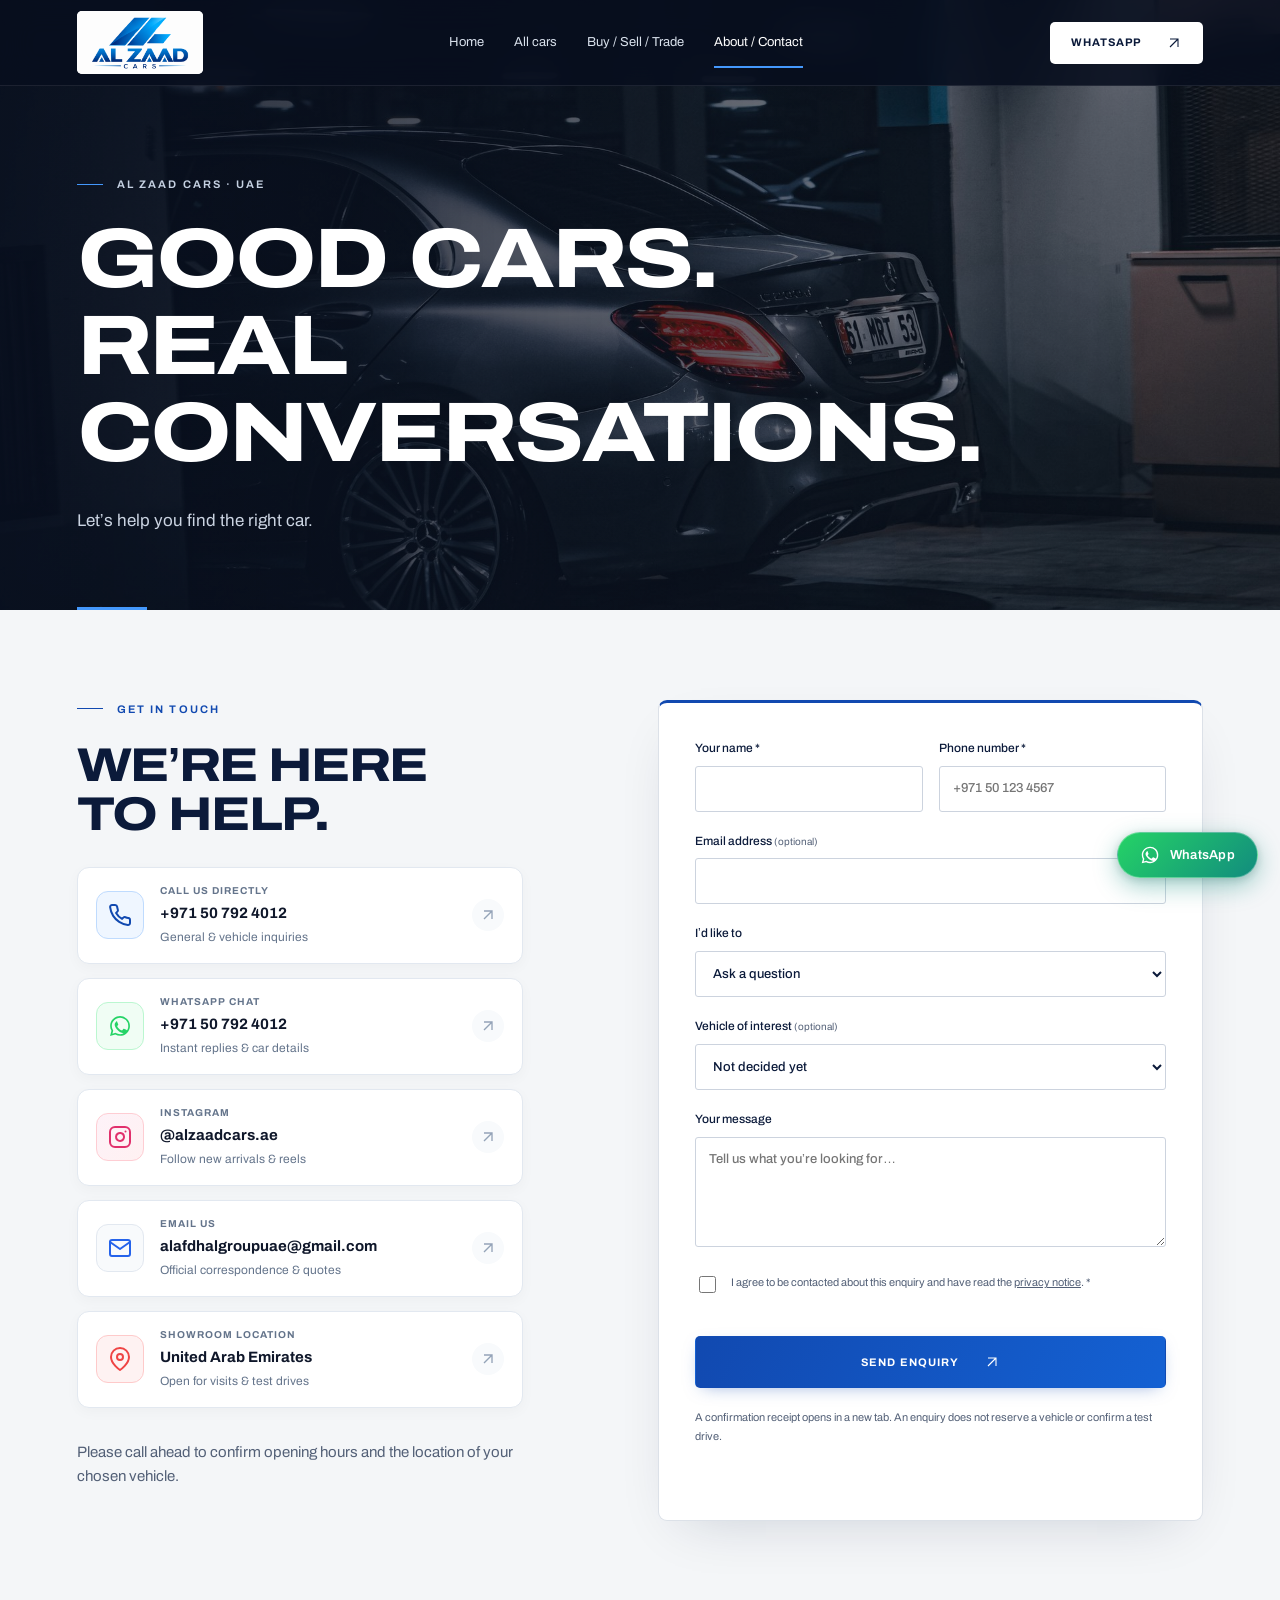
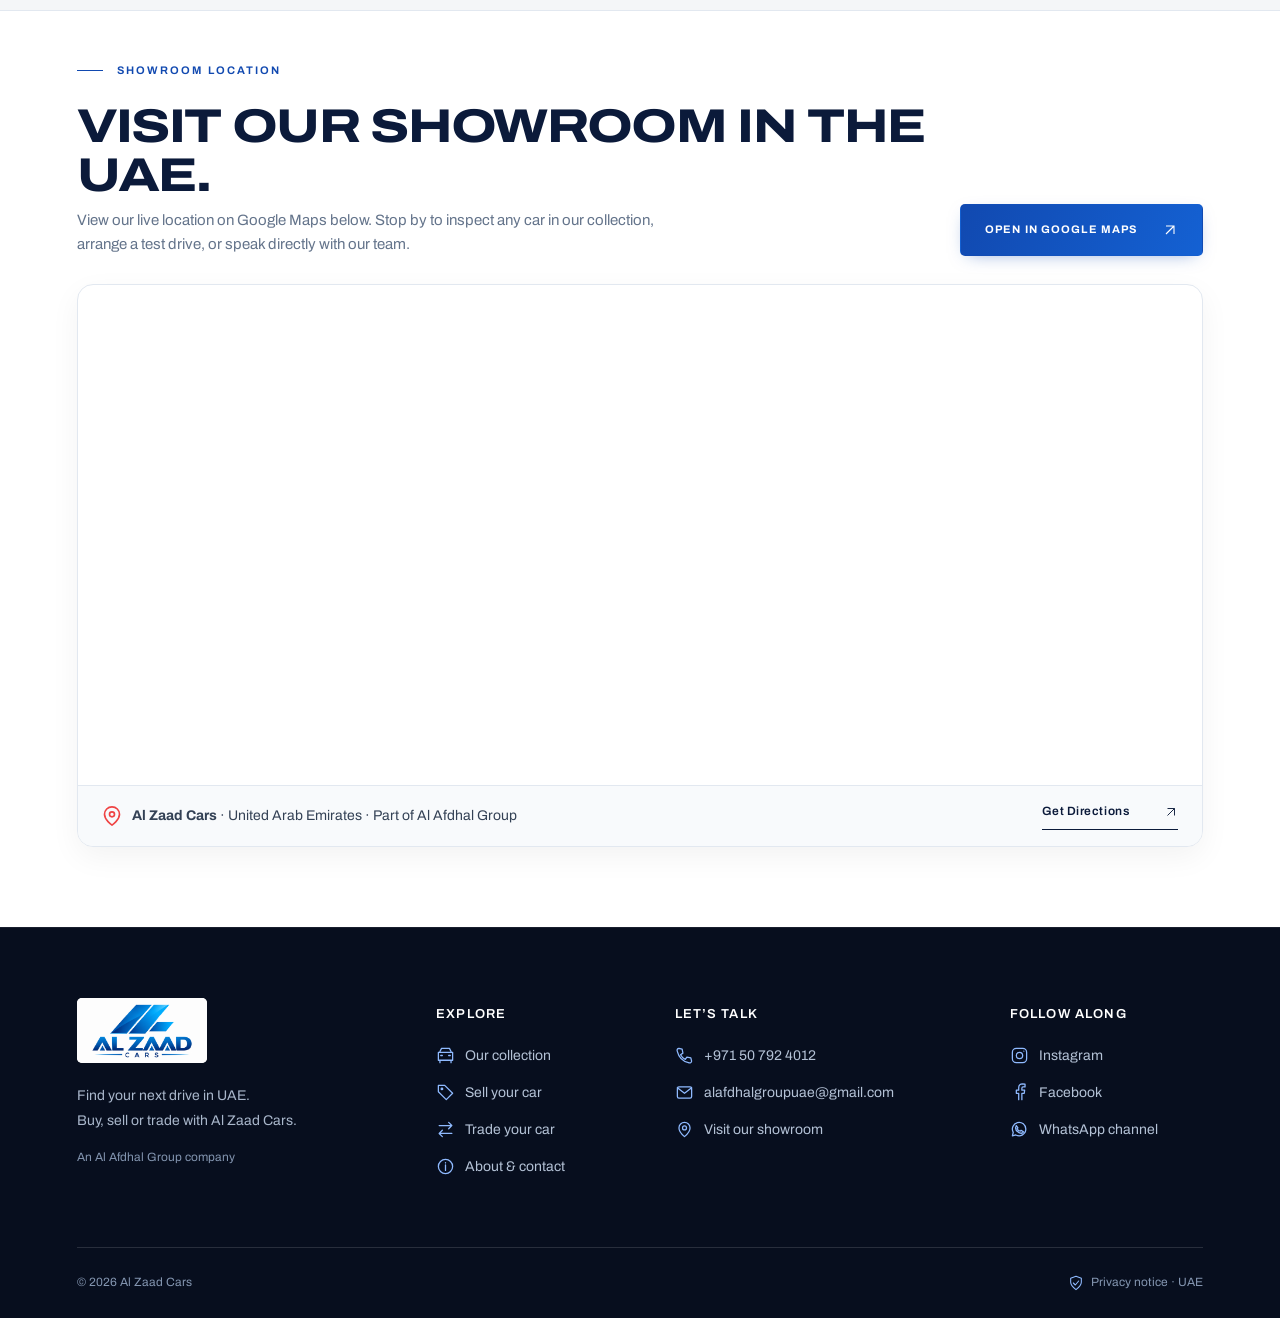
==== commit fbf73cad: "minor ui edits" ====
--- a/about-contact.html
+++ b/about-contact.html
@@ -6,7 +6,7 @@
     <title>About & contact | Al Zaad Cars</title>
     <meta
       name="description"
-      content="Explore pre-owned cars with Al Zaad Cars in Ajman, UAE. Browse vehicles, sell or trade your car and speak directly with our team."
+      content="Explore pre-owned cars with Al Zaad Cars in UAE. Browse vehicles, sell or trade your car and speak directly with our team."
     />
     <meta name="theme-color" content="#0b1a3a" />
     <link rel="icon" href="assets/images/logo.png" />
@@ -68,29 +68,9 @@
         style="--hero: url(&quot;../images/services.jpg&quot;)"
       >
         <div class="wrap">
-          <p class="eyebrow">AL ZAAD CARS · AJMAN</p>
+          <p class="eyebrow">AL ZAAD CARS · UAE</p>
           <h1>Good cars.<br />Real conversations.</h1>
           <p class="hero-copy">Let’s help you find the right car.</p>
-        </div>
-      </section>
-      <section class="section wrap buy-intro" id="about">
-        <img
-          src="assets/images/handover.jpg"
-          alt="A car handover — representative photography"
-          loading="lazy"
-        />
-        <div>
-          <p class="eyebrow blue">GET TO KNOW US</p>
-          <h2>A new journey.<br />A familiar face.</h2>
-          <p>
-            Al Zaad Cars is a pre-owned car dealership in Ajman, UAE, and part
-            of Al Afdhal Group. We help customers explore their next vehicle,
-            sell their current car or consider a trade-in.
-          </p>
-          <p>
-            Browse online, then speak directly with our team for current
-            availability, vehicle details and a showroom visit.
-          </p>
         </div>
       </section>
       <section class="section pale" id="contact">
@@ -98,54 +78,100 @@
           <div>
             <p class="eyebrow blue">GET IN TOUCH</p>
             <h2>We’re here<br />to help.</h2>
-            <div class="contact-list">
-              <a data-contact="phone" href="tel:+971507924012"
-                ><small>CALL US</small>+971 50 792 4012
-                <svg
-                  class="arrow-icon"
-                  width="16"
-                  height="16"
-                  viewBox="0 0 24 24"
-                  fill="none"
-                  stroke="currentColor"
-                  stroke-width="1.6"
-                  aria-hidden="true"
-                  focusable="false"
-                >
-                  <path d="M6 18L18 6M6 6h12v12" /></svg></a
-              ><a data-contact="email" href="mailto:alafdhalgroupuae@gmail.com"
-                ><small>EMAIL</small>alafdhalgroupuae@gmail.com
-                <svg
-                  class="arrow-icon"
-                  width="16"
-                  height="16"
-                  viewBox="0 0 24 24"
-                  fill="none"
-                  stroke="currentColor"
-                  stroke-width="1.6"
-                  aria-hidden="true"
-                  focusable="false"
-                >
-                  <path d="M6 18L18 6M6 6h12v12" /></svg></a
-              ><a
-                data-contact="maps"
-                href="https://maps.app.goo.gl/UCCkHAHCBX9JuDrG9"
-                target="_blank"
-                rel="noopener"
-                ><small>VISIT US</small>Open showroom location
-                <svg
-                  class="arrow-icon"
-                  width="16"
-                  height="16"
-                  viewBox="0 0 24 24"
-                  fill="none"
-                  stroke="currentColor"
-                  stroke-width="1.6"
-                  aria-hidden="true"
-                  focusable="false"
-                >
-                  <path d="M6 18L18 6M6 6h12v12" /></svg
-              ></a>
+            <div class="contact-cards-list">
+              <a class="contact-card-item" data-contact="phone" href="tel:+971507924012">
+                <div class="contact-icon-badge badge-phone" aria-hidden="true">
+                  <svg width="24" height="24" viewBox="0 0 24 24" fill="none" stroke="currentColor" stroke-width="2" stroke-linecap="round" stroke-linejoin="round">
+                    <path d="M22 16.92v3a2 2 0 0 1-2.18 2 19.79 19.79 0 0 1-8.63-3.07 19.5 19.5 0 0 1-6-6 19.79 19.79 0 0 1-3.07-8.67A2 2 0 0 1 4.11 2h3a2 2 0 0 1 2 1.72 12.84 12.84 0 0 0 .7 2.81 2 2 0 0 1-.45 2.11L8.09 9.91a16 16 0 0 0 6 6l1.27-1.27a2 2 0 0 1 2.11-.45 12.84 12.84 0 0 0 2.81.7A2 2 0 0 1 22 16.92z"/>
+                  </svg>
+                </div>
+                <div class="contact-card-info">
+                  <span class="contact-card-label">CALL US DIRECTLY</span>
+                  <strong class="contact-card-value">+971 50 792 4012</strong>
+                  <span class="contact-card-hint">General &amp; vehicle inquiries</span>
+                </div>
+                <div class="contact-card-arrow" aria-hidden="true">
+                  <svg class="arrow-icon" width="16" height="16" viewBox="0 0 24 24" fill="none" stroke="currentColor" stroke-width="2">
+                    <path d="M6 18L18 6M6 6h12v12" />
+                  </svg>
+                </div>
+              </a>
+
+              <a class="contact-card-item" data-contact="whatsapp" href="https://wa.me/971507924012" target="_blank" rel="noopener noreferrer">
+                <div class="contact-icon-badge badge-whatsapp" aria-hidden="true">
+                  <svg width="24" height="24" viewBox="0 0 24 24" fill="currentColor">
+                    <path d="M12.04 2c-5.46 0-9.91 4.45-9.91 9.91 0 1.75.46 3.45 1.32 4.95L2.05 22l5.25-1.38c1.45.79 3.08 1.21 4.74 1.21 5.46 0 9.91-4.45 9.91-9.91 0-2.65-1.03-5.14-2.9-7.01A9.816 9.816 0 0 0 12.04 2m.01 1.67c2.2 0 4.26.86 5.82 2.42a8.225 8.225 0 0 1 2.41 5.83c0 4.54-3.7 8.24-8.24 8.24-1.48 0-2.93-.39-4.19-1.15l-.3-.18-3.12.82.83-3.04-.2-.31a8.188 8.188 0 0 1-1.26-4.38c0-4.54 3.7-8.24 8.24-8.24m-3.53 4.29c-.19 0-.52.07-.79.37-.27.3-1.04 1.02-1.04 2.48s1.07 2.87 1.21 3.07c.15.2 2.06 3.29 5.08 4.49.72.29 1.28.46 1.72.6.72.23 1.38.2 1.9.12.58-.09 1.79-.73 2.04-1.44.26-.71.26-1.32.18-1.44-.08-.13-.29-.2-.61-.36-.32-.16-1.89-.93-2.18-1.04-.3-.1-.51-.16-.73.16-.22.33-.84 1.04-1.03 1.26-.19.21-.38.24-.7.08-.32-.16-1.34-.49-2.55-1.57-.94-.84-1.58-1.88-1.77-2.2-.19-.32-.02-.5.14-.66.15-.14.32-.37.49-.56.16-.18.22-.31.33-.51.11-.21.05-.39-.03-.55-.08-.16-.73-1.75-1-2.4-.26-.64-.53-.55-.73-.56h-.62z"/>
+                  </svg>
+                </div>
+                <div class="contact-card-info">
+                  <span class="contact-card-label">WHATSAPP CHAT</span>
+                  <strong class="contact-card-value">+971 50 792 4012</strong>
+                  <span class="contact-card-hint">Instant replies &amp; car details</span>
+                </div>
+                <div class="contact-card-arrow" aria-hidden="true">
+                  <svg class="arrow-icon" width="16" height="16" viewBox="0 0 24 24" fill="none" stroke="currentColor" stroke-width="2">
+                    <path d="M6 18L18 6M6 6h12v12" />
+                  </svg>
+                </div>
+              </a>
+
+              <a class="contact-card-item" data-contact="instagram" href="https://www.instagram.com/alzaadcars.ae" target="_blank" rel="noopener noreferrer">
+                <div class="contact-icon-badge badge-instagram" aria-hidden="true">
+                  <svg width="24" height="24" viewBox="0 0 24 24" fill="none" stroke="currentColor" stroke-width="2" stroke-linecap="round" stroke-linejoin="round">
+                    <rect x="2" y="2" width="20" height="20" rx="5" ry="5"/>
+                    <path d="M16 11.37A4 4 0 1 1 12.63 8 4 4 0 0 1 16 11.37z"/>
+                    <line x1="17.5" y1="6.5" x2="17.51" y2="6.5"/>
+                  </svg>
+                </div>
+                <div class="contact-card-info">
+                  <span class="contact-card-label">INSTAGRAM</span>
+                  <strong class="contact-card-value">@alzaadcars.ae</strong>
+                  <span class="contact-card-hint">Follow new arrivals &amp; reels</span>
+                </div>
+                <div class="contact-card-arrow" aria-hidden="true">
+                  <svg class="arrow-icon" width="16" height="16" viewBox="0 0 24 24" fill="none" stroke="currentColor" stroke-width="2">
+                    <path d="M6 18L18 6M6 6h12v12" />
+                  </svg>
+                </div>
+              </a>
+
+              <a class="contact-card-item" data-contact="email" href="mailto:alafdhalgroupuae@gmail.com">
+                <div class="contact-icon-badge badge-email" aria-hidden="true">
+                  <svg width="24" height="24" viewBox="0 0 24 24" fill="none" stroke="currentColor" stroke-width="2" stroke-linecap="round" stroke-linejoin="round">
+                    <path d="M4 4h16c1.1 0 2 .9 2 2v12c0 1.1-.9 2-2 2H4c-1.1 0-2-.9-2-2V6c0-1.1.9-2 2-2z"/>
+                    <polyline points="22,6 12,13 2,6"/>
+                  </svg>
+                </div>
+                <div class="contact-card-info">
+                  <span class="contact-card-label">EMAIL US</span>
+                  <strong class="contact-card-value">alafdhalgroupuae@gmail.com</strong>
+                  <span class="contact-card-hint">Official correspondence &amp; quotes</span>
+                </div>
+                <div class="contact-card-arrow" aria-hidden="true">
+                  <svg class="arrow-icon" width="16" height="16" viewBox="0 0 24 24" fill="none" stroke="currentColor" stroke-width="2">
+                    <path d="M6 18L18 6M6 6h12v12" />
+                  </svg>
+                </div>
+              </a>
+
+              <a class="contact-card-item" data-contact="maps" href="https://maps.app.goo.gl/UCCkHAHCBX9JuDrG9" target="_blank" rel="noopener noreferrer">
+                <div class="contact-icon-badge badge-maps" aria-hidden="true">
+                  <svg width="24" height="24" viewBox="0 0 24 24" fill="none" stroke="currentColor" stroke-width="2" stroke-linecap="round" stroke-linejoin="round">
+                    <path d="M21 10c0 7-9 13-9 13s-9-6-9-13a9 9 0 0 1 18 0z"/>
+                    <circle cx="12" cy="10" r="3"/>
+                  </svg>
+                </div>
+                <div class="contact-card-info">
+                  <span class="contact-card-label">SHOWROOM LOCATION</span>
+                  <strong class="contact-card-value">United Arab Emirates</strong>
+                  <span class="contact-card-hint">Open for visits &amp; test drives</span>
+                </div>
+                <div class="contact-card-arrow" aria-hidden="true">
+                  <svg class="arrow-icon" width="16" height="16" viewBox="0 0 24 24" fill="none" stroke="currentColor" stroke-width="2">
+                    <path d="M6 18L18 6M6 6h12v12" />
+                  </svg>
+                </div>
+              </a>
             </div>
             <p>
               Please call ahead to confirm opening hours and the location of
@@ -308,6 +334,54 @@
           </form>
         </div>
       </section>
+      <section class="section map-section" id="showroom-map">
+        <div class="wrap">
+          <div class="map-section-header">
+            <div>
+              <p class="eyebrow blue">SHOWROOM LOCATION</p>
+              <h2>Visit our showroom in the UAE.</h2>
+              <p class="map-subcopy">
+                View our live location on Google Maps below. Stop by to inspect any car in our collection, arrange a test drive, or speak directly with our team.
+              </p>
+            </div>
+            <div class="map-header-actions">
+              <a class="button primary" data-contact="maps" href="https://maps.app.goo.gl/UCCkHAHCBX9JuDrG9" target="_blank" rel="noopener noreferrer">
+                Open in Google Maps
+                <svg class="arrow-icon" width="16" height="16" viewBox="0 0 24 24" fill="none" stroke="currentColor" stroke-width="1.6" aria-hidden="true" focusable="false">
+                  <path d="M6 18L18 6M6 6h12v12" />
+                </svg>
+              </a>
+            </div>
+          </div>
+          <div class="full-map-card">
+            <iframe
+              title="Al Zaad Cars Showroom Map"
+              src="https://maps.google.com/maps?q=Al%20Zaad%20Cars%2C%20United%20Arab%20Emirates&amp;t=&amp;z=15&amp;ie=UTF8&amp;iwloc=&amp;output=embed"
+              width="100%"
+              height="500"
+              style="border:0;"
+              allowfullscreen=""
+              loading="lazy"
+              referrerpolicy="no-referrer-when-downgrade">
+            </iframe>
+            <div class="map-card-bar">
+              <div class="map-card-info">
+                <svg width="20" height="20" viewBox="0 0 24 24" fill="none" stroke="currentColor" stroke-width="2" stroke-linecap="round" stroke-linejoin="round" aria-hidden="true">
+                  <path d="M21 10c0 7-9 13-9 13s-9-6-9-13a9 9 0 0 1 18 0z"/>
+                  <circle cx="12" cy="10" r="3"/>
+                </svg>
+                <span><strong>Al Zaad Cars</strong> · United Arab Emirates · Part of Al Afdhal Group</span>
+              </div>
+              <a class="text-link" data-contact="maps" href="https://maps.app.goo.gl/UCCkHAHCBX9JuDrG9" target="_blank" rel="noopener noreferrer">
+                Get Directions
+                <svg class="arrow-icon" width="14" height="14" viewBox="0 0 24 24" fill="none" stroke="currentColor" stroke-width="1.6" aria-hidden="true">
+                  <path d="M6 18L18 6M6 6h12v12" />
+                </svg>
+              </a>
+            </div>
+          </div>
+        </div>
+      </section>
     </main>
     <footer class="footer">
       <div class="wrap footer-grid">
@@ -320,7 +394,7 @@
               alt="Al Zaad Cars"
           /></a>
           <p>
-            Find your next drive in Ajman.<br />Buy, sell or trade with Al Zaad
+            Find your next drive in UAE.<br />Buy, sell or trade with Al Zaad
             Cars.
           </p>
           <small>An Al Afdhal Group company</small>
@@ -571,21 +645,10 @@
       class="chat-float"
       data-contact="whatsapp"
       href="https://wa.me/971507924012"
-      aria-label="Chat with Al Zaad Cars on WhatsApp"
-      >Chat with us
-      <span
-        ><svg
-          class="arrow-icon"
-          width="16"
-          height="16"
-          viewBox="0 0 24 24"
-          fill="none"
-          stroke="currentColor"
-          stroke-width="1.6"
-          aria-hidden="true"
-          focusable="false"
-        >
-          <path d="M6 18L18 6M6 6h12v12" /></svg></span></a
+      aria-label="WhatsApp Al Zaad Cars"
+      target="_blank"
+      rel="noopener noreferrer"
+      ><svg class="whatsapp-icon" width="20" height="20" viewBox="0 0 24 24" fill="currentColor" aria-hidden="true" focusable="false"><path d="M12.04 2c-5.46 0-9.91 4.45-9.91 9.91 0 1.75.46 3.45 1.32 4.95L2.05 22l5.25-1.38c1.45.79 3.08 1.21 4.74 1.21 5.46 0 9.91-4.45 9.91-9.91 0-2.65-1.03-5.14-2.9-7.01A9.816 9.816 0 0 0 12.04 2m.01 1.67c2.2 0 4.26.86 5.82 2.42a8.225 8.225 0 0 1 2.41 5.83c0 4.54-3.7 8.24-8.24 8.24-1.48 0-2.93-.39-4.19-1.15l-.3-.18-3.12.82.83-3.04-.2-.31a8.188 8.188 0 0 1-1.26-4.38c0-4.54 3.7-8.24 8.24-8.24m-3.53 4.29c-.19 0-.52.07-.79.37-.27.3-1.04 1.02-1.04 2.48s1.07 2.87 1.21 3.07c.15.2 2.06 3.29 5.08 4.49.72.29 1.28.46 1.72.6.72.23 1.38.2 1.9.12.58-.09 1.79-.73 2.04-1.44.26-.71.26-1.32.18-1.44-.08-.13-.29-.2-.61-.36-.32-.16-1.89-.93-2.18-1.04-.3-.1-.51-.16-.73.16-.22.33-.84 1.04-1.03 1.26-.19.21-.38.24-.7.08-.32-.16-1.34-.49-2.55-1.57-.94-.84-1.58-1.88-1.77-2.2-.19-.32-.02-.5.14-.66.15-.14.32-.37.49-.56.16-.18.22-.31.33-.51.11-.21.05-.39-.03-.55-.08-.16-.73-1.75-1-2.4-.26-.64-.53-.55-.73-.56h-.62z"/></svg><span>WhatsApp</span></a
     ><noscript
       ><div class="noscript">
         Enable JavaScript to load the car catalogue. Call
--- a/assets/css/styles.css
+++ b/assets/css/styles.css
@@ -6,6 +6,7 @@
   font-display: swap;
   unicode-range: U+0000-024F, U+1E00-1EFF;
 }
+
 :root {
   --navy: #0b1a3a;
   --blue: #1149b0;
@@ -18,13 +19,16 @@
   --max: 1320px;
   --space: clamp(64px, 7vw, 108px);
 }
+
 * {
   box-sizing: border-box;
 }
+
 html {
   scroll-behavior: smooth;
   scroll-padding-top: 98px;
 }
+
 body {
   margin: 0;
   font-family: Archivo, Arial, sans-serif;
@@ -34,10 +38,12 @@
   line-height: 1.65;
   -webkit-font-smoothing: antialiased;
 }
+
 a {
   color: inherit;
   text-decoration: none;
 }
+
 button,
 input,
 select,
@@ -45,6 +51,7 @@
   font: inherit;
   color: inherit;
 }
+
 button,
 a,
 input,
@@ -52,23 +59,28 @@
 textarea {
   -webkit-tap-highlight-color: transparent;
 }
+
 button,
 a {
   touch-action: manipulation;
 }
+
 button {
   cursor: pointer;
 }
+
 img {
   display: block;
   max-width: 100%;
 }
+
 h1,
 h2,
 h3,
 p {
   margin: 0;
 }
+
 h1,
 h2 {
   font-stretch: 120%;
@@ -77,44 +89,56 @@
   letter-spacing: -0.035em;
   text-transform: uppercase;
 }
+
 h1 {
   font-size: clamp(44px, 6.6vw, 88px);
 }
+
 h2 {
   font-size: clamp(32px, 3.7vw, 50px);
 }
+
 h3 {
   font-size: 20px;
   line-height: 1.25;
   letter-spacing: -0.02em;
 }
+
 p {
   color: var(--muted);
 }
-p + p {
+
+p+p {
   margin-top: 18px;
 }
+
 button {
   border: 0;
 }
+
 button:disabled {
   cursor: not-allowed;
   opacity: 0.5;
 }
+
 :focus-visible {
   outline: 3px solid var(--glow);
   outline-offset: 5px;
 }
+
 [hidden] {
   display: none !important;
 }
+
 .wrap {
   width: min(var(--max), 88%);
   margin-inline: auto;
 }
+
 .section {
   padding-block: var(--space);
 }
+
 .eyebrow {
   font-size: 11px;
   letter-spacing: 0.19em;
@@ -126,15 +150,18 @@
   gap: 14px;
   align-items: center;
 }
+
 .eyebrow:before {
   content: "";
   width: 26px;
   height: 1px;
   background: var(--glow);
 }
+
 .eyebrow.blue {
   color: var(--blue);
 }
+
 .header {
   height: 86px;
   position: fixed;
@@ -146,6 +173,7 @@
   border-bottom: 1px solid #ffffff15;
   backdrop-filter: blur(16px);
 }
+
 .nav {
   height: 100%;
   display: flex;
@@ -153,11 +181,13 @@
   gap: 40px;
   justify-content: space-between;
 }
+
 .brand {
   display: block;
   flex-shrink: 0;
   line-height: 0;
 }
+
 .brand img {
   width: 126px;
   height: 63px;
@@ -165,20 +195,24 @@
   background: #fff;
   border-radius: 3px;
 }
+
 .nav nav {
   display: flex;
   gap: 30px;
   height: 100%;
   align-items: center;
 }
+
 .nav nav a {
   font-size: 13px;
   color: #d9e1ec;
   position: relative;
 }
+
 .nav nav a[aria-current="page"] {
   color: #fff;
 }
+
 .nav nav a[aria-current="page"]:after {
   content: "";
   position: absolute;
@@ -188,6 +222,7 @@
   right: 0;
   background: var(--glow);
 }
+
 .button {
   display: inline-flex;
   align-items: center;
@@ -207,43 +242,54 @@
     transform 0.2s;
   color: var(--navy);
 }
+
 .button span {
   font-size: 20px;
   line-height: 1;
 }
+
 .button:hover {
   transform: translateY(-2px);
 }
+
 .primary {
   background: var(--blue);
   color: white;
 }
+
 .primary:hover {
   background: #08388f;
 }
+
 .light {
   background: #fff;
   color: var(--navy);
 }
+
 .outline {
   border-color: #ffffff65;
   color: #fff;
   background: #ffffff04;
 }
+
 .outline:hover {
   background: #ffffff12;
 }
+
 .bordered {
   border-color: var(--line);
   background: white;
 }
+
 .nav-cta {
   min-height: 42px;
   padding: 10px 20px;
 }
+
 .menu-toggle {
   display: none;
 }
+
 .skip {
   position: fixed;
   top: -80px;
@@ -251,9 +297,11 @@
   padding: 12px 22px;
   z-index: 100;
 }
+
 .skip:focus {
   top: 10px;
 }
+
 .hero {
   height: min(850px, 100svh);
   min-height: 700px;
@@ -262,6 +310,7 @@
   color: #fff;
   isolation: isolate;
 }
+
 .hero-image,
 .hero-shade {
   position: absolute;
@@ -271,30 +320,37 @@
   object-fit: cover;
   z-index: -2;
 }
+
 .hero-image {
   object-position: center 58%;
 }
+
 .hero-shade {
   z-index: -1;
   background:
     linear-gradient(90deg, rgba(6, 12, 28, 0.79), rgba(6, 12, 28, 0.12)),
     linear-gradient(0deg, #070e1ee8, transparent 60%);
 }
+
 .hero-inner {
   padding-top: clamp(200px, 18vh, 250px);
 }
+
 .hero h1 {
-  font-size: clamp(64px, 8.8vw, 123px);
-  font-stretch: 125%;
-  line-height: 0.98;
+  font-size: clamp(42px, 5.8vw, 76px);
+  font-stretch: 115%;
+  line-height: 1.04;
   letter-spacing: -0.025em;
-  margin-left: -5px;
-}
+  margin-left: -3px;
+  margin-bottom: 6px;
+}
+
 .hero h1 span,
 .subhero h1 span {
   color: transparent;
   -webkit-text-stroke: 1px #64a9ff;
 }
+
 .hero-copy {
   font-size: 18px;
   color: #cbd4e2;
@@ -302,12 +358,14 @@
   line-height: 1.65;
   margin-top: 30px;
 }
+
 .actions {
   display: flex;
   gap: 14px;
   flex-wrap: wrap;
   margin-top: 32px;
 }
+
 .hero-bottom {
   display: flex;
   justify-content: space-between;
@@ -320,11 +378,13 @@
   letter-spacing: 0.15em;
   text-transform: uppercase;
 }
+
 .search-wrap {
   position: relative;
   margin-top: -32px;
   z-index: 2;
 }
+
 .quick-search {
   background: #fff;
   box-shadow: 0 16px 50px #0b1a3a0c;
@@ -335,12 +395,14 @@
   grid-template-columns: repeat(4, 1fr) 1.3fr;
   gap: 0;
 }
+
 .quick-search label {
   font-size: 11px;
   color: var(--muted);
   padding: 0 18px;
   border-right: 1px solid var(--line);
 }
+
 .quick-search select {
   margin-top: 5px;
   border: 0;
@@ -348,10 +410,12 @@
   padding: 8px 22px 8px 0;
   font-size: 13px;
 }
+
 .quick-search .button {
   margin-left: 20px;
   padding-inline: 15px;
 }
+
 .section-heading {
   display: flex;
   justify-content: space-between;
@@ -359,12 +423,15 @@
   gap: 25px;
   margin-bottom: 38px;
 }
-.section-heading h2 + p {
+
+.section-heading h2+p {
   margin-top: 20px;
 }
+
 .section-heading .eyebrow {
   margin-bottom: 14px;
 }
+
 .text-link {
   font-size: 12px;
   letter-spacing: 0.045em;
@@ -375,9 +442,11 @@
   gap: 35px;
   font-weight: 600;
 }
+
 .text-link:hover {
   color: var(--blue);
 }
+
 .inventory-notice {
   font-size: 12px;
   background: #f0f4fb;
@@ -385,17 +454,21 @@
   padding: 12px 15px;
   margin-bottom: 25px;
 }
+
 .inventory-notice:empty {
   display: none;
 }
+
 .car-grid {
   display: grid;
   grid-template-columns: repeat(3, minmax(0, 1fr));
   gap: 26px;
 }
+
 .home-grid {
   grid-template-columns: repeat(4, minmax(0, 1fr));
 }
+
 .car-card {
   border: 1px solid var(--line);
   border-radius: 5px;
@@ -405,10 +478,12 @@
     box-shadow 0.2s,
     transform 0.2s;
 }
+
 .car-card:hover {
   transform: translateY(-4px);
   box-shadow: 0 14px 40px #0b1a3a0c;
 }
+
 .car-image {
   position: relative;
   aspect-ratio: 1.4;
@@ -416,15 +491,18 @@
   overflow: hidden;
   background: #e9edf2;
 }
+
 .car-image img {
   width: 100%;
   height: 100%;
   object-fit: cover;
   transition: transform 0.6s;
 }
+
 .car-card:hover img {
   transform: scale(1.035);
 }
+
 .badge {
   position: absolute;
   top: 14px;
@@ -436,24 +514,29 @@
   border-radius: 2px;
   color: var(--ink);
 }
+
 .badge.status {
   right: 14px;
   left: auto;
   background: var(--navy);
   color: #fff;
 }
+
 .car-info {
   padding: 22px;
 }
+
 .car-make {
   font-size: 11px;
   color: var(--muted);
   margin-bottom: 6px;
 }
+
 .car-info h3 {
   font-size: 19px;
   min-height: 48px;
 }
+
 .specs {
   display: grid;
   grid-template-columns: 1fr 1fr;
@@ -461,20 +544,24 @@
   margin: 19px 0;
   padding: 0;
 }
+
 .specs div {
   display: flex;
   flex-direction: column;
 }
+
 .specs dt {
   font-size: 9px;
   letter-spacing: 0.08em;
   text-transform: uppercase;
   color: var(--muted);
 }
+
 .specs dd {
   font-size: 12px;
   margin: 2px 0 0;
 }
+
 .car-bottom {
   display: flex;
   justify-content: space-between;
@@ -483,17 +570,20 @@
   border-top: 1px solid var(--line);
   padding-top: 17px;
 }
+
 .price {
   font-size: 19px;
   font-weight: 700;
   letter-spacing: -0.025em;
   color: var(--navy);
 }
+
 .price small {
   font-size: 10px;
   letter-spacing: 0.03em;
   margin-right: 4px;
 }
+
 .round-link {
   width: 32px;
   height: 32px;
@@ -503,52 +593,64 @@
   place-items: center;
   font-size: 19px;
 }
+
 .confidence {
   background: var(--navy);
   color: white;
 }
+
 .confidence-grid {
   display: grid;
   grid-template-columns: 1fr 1fr;
   gap: 13%;
 }
+
 .confidence h2 {
   margin-bottom: 25px;
 }
+
 .confidence p {
   color: #bcc9dc;
   max-width: 450px;
 }
+
 .confidence .text-link {
   margin-top: 28px;
 }
+
 .principles article {
   display: flex;
   gap: 28px;
   padding: 26px 0;
   border-bottom: 1px solid #ffffff24;
 }
+
 .principles article:first-child {
   padding-top: 0;
 }
-.principles article > span {
+
+.principles article>span {
   color: #6e9fdf;
   font-size: 12px;
   padding-top: 4px;
 }
+
 .principles h3 {
   font-size: 19px;
   margin-bottom: 10px;
 }
+
 .principles p {
   font-size: 14px;
 }
+
 .brand-list {
   display: grid;
   grid-template-columns: repeat(6, 1fr);
   border-top: 1px solid var(--line);
   border-bottom: 1px solid var(--line);
 }
+
 .brand-list a {
   padding: 27px 15px;
   border-right: 1px solid var(--line);
@@ -556,9 +658,11 @@
   font-size: 12px;
   font-weight: 700;
 }
+
 .brand-list a:last-child {
   border: 0;
 }
+
 .brand-list small {
   display: block;
   color: var(--muted);
@@ -566,17 +670,21 @@
   margin-top: 6px;
   font-weight: 400;
 }
+
 .brand-list a:hover {
   background: var(--ice);
 }
+
 .services-section {
   background: var(--ice);
 }
+
 .service-grid {
   display: grid;
   grid-template-columns: repeat(3, 1fr);
   gap: 22px;
 }
+
 .service-card {
   min-height: 430px;
   position: relative;
@@ -587,6 +695,7 @@
   display: flex;
   align-items: flex-end;
 }
+
 .service-card:after {
   content: "";
   position: absolute;
@@ -594,6 +703,7 @@
   background: linear-gradient(0deg, #070e1ef2, transparent 100%);
   z-index: -1;
 }
+
 .service-card img {
   position: absolute;
   inset: 0;
@@ -603,22 +713,27 @@
   z-index: -2;
   transition: transform 0.5s;
 }
+
 .service-card:hover img {
   transform: scale(1.04);
 }
-.service-card > div {
+
+.service-card>div {
   padding: 30px;
   width: 100%;
 }
+
 .service-card span {
   font-size: 10px;
   color: #c5d3e5;
   letter-spacing: 0.15em;
 }
+
 .service-card h3 {
   font-size: 28px;
   margin-top: 16px;
 }
+
 .service-card p {
   border-top: 1px solid #ffffff45;
   margin-top: 22px;
@@ -628,24 +743,30 @@
   display: flex;
   justify-content: space-between;
 }
+
 .service-card b {
   font-size: 21px;
   font-weight: 400;
 }
+
 .visit {
   display: grid;
   grid-template-columns: 1fr 1fr;
   gap: 12%;
 }
+
 .visit h2 {
   margin-bottom: 25px;
 }
+
 .visit p {
   max-width: 450px;
 }
+
 .visit .button {
   margin-top: 30px;
 }
+
 .visit-panel {
   padding: 45px;
   border: 1px solid var(--line);
@@ -654,61 +775,74 @@
   justify-content: center;
   background: linear-gradient(135deg, #f1f4f8, #fff);
 }
+
 .visit-panel .eyebrow {
   color: var(--blue);
 }
+
 .visit-panel h3 {
   font-size: 30px;
   line-height: 1.3;
   margin-bottom: 30px;
 }
+
 .visit-panel a {
   padding: 12px 0;
   font-size: 14px;
   border-bottom: 1px solid var(--line);
 }
+
 .final-cta {
   padding: 80px 0;
   background: var(--blue);
   color: white;
 }
+
 .final-cta h2 {
   font-size: clamp(45px, 5vw, 72px);
 }
+
 .final-cta .wrap {
   position: relative;
 }
+
 .final-cta .actions {
   position: absolute;
   right: 0;
   bottom: 0;
 }
+
 .footer {
   background: var(--dark);
   color: white;
   padding: 70px 0 25px;
 }
+
 .footer-grid {
   display: grid;
   grid-template-columns: 1.3fr 0.8fr 1.2fr 0.8fr;
   gap: 45px;
 }
+
 .footer .brand img {
   width: 130px;
   height: 65px;
 }
+
 .footer p {
   font-size: 12px;
   line-height: 1.8;
   color: #a9b7cb;
   margin-top: 20px;
 }
+
 .footer small {
   font-size: 10px;
   color: #8395b0;
   display: block;
   margin-top: 15px;
 }
+
 .footer h3 {
   font-size: 11px;
   font-weight: 600;
@@ -716,13 +850,15 @@
   text-transform: uppercase;
   margin: 8px 0 22px;
 }
-.footer-grid > div > a:not(.brand) {
+
+.footer-grid>div>a:not(.brand) {
   display: block;
   font-size: 12px;
   color: #b4c2d6;
   margin-bottom: 12px;
   overflow-wrap: anywhere;
 }
+
 .footer-bottom {
   border-top: 1px solid #ffffff22;
   margin-top: 55px;
@@ -732,6 +868,7 @@
   display: flex;
   justify-content: space-between;
 }
+
 .chat-float {
   position: fixed;
   bottom: 22px;
@@ -747,6 +884,7 @@
   display: flex;
   gap: 25px;
 }
+
 .subhero {
   background:
     linear-gradient(90deg, #070e1ee6, #070e1e70),
@@ -754,19 +892,22 @@
   padding: 175px 0 75px;
   color: #fff;
 }
+
 .subhero h1 {
   max-width: 1100px;
 }
+
 .subhero .hero-copy {
   font-size: 17px;
   max-width: 650px;
 }
+
 .catalogue {
-  display: grid;
-  grid-template-columns: 255px 1fr;
-  gap: 38px;
+  display: block;
   background: white;
-}
+  padding-top: 48px;
+}
+
 .filter-form {
   align-self: start;
   background: var(--ice);
@@ -776,17 +917,20 @@
   display: grid;
   gap: 17px;
 }
+
 .filter-heading {
   display: flex;
   justify-content: space-between;
   align-items: center;
   margin-bottom: 7px;
 }
+
 .filter-heading h2 {
   font-size: 19px;
   text-transform: none;
   letter-spacing: -0.02em;
 }
+
 .text-button {
   background: none;
   color: var(--blue);
@@ -794,11 +938,13 @@
   font-size: 11px;
   text-decoration: underline;
 }
+
 label {
   display: block;
   font-size: 12px;
   font-weight: 500;
 }
+
 input,
 select,
 textarea {
@@ -811,25 +957,31 @@
   margin-top: 7px;
   font-size: 13px;
 }
+
 select {
   padding-right: 25px;
 }
+
 textarea {
   resize: vertical;
 }
-label > span {
+
+label>span {
   font-size: 10px;
   color: var(--muted);
   font-weight: 400;
 }
+
 .form-pair {
   display: grid;
   grid-template-columns: 1fr 1fr;
   gap: 16px;
 }
+
 .results {
   min-width: 0;
 }
+
 .results-top {
   display: flex;
   justify-content: space-between;
@@ -837,9 +989,11 @@
   gap: 20px;
   margin-bottom: 23px;
 }
+
 .results-top p {
   font-size: 13px;
 }
+
 .sort-label {
   display: flex;
   align-items: center;
@@ -847,27 +1001,34 @@
   white-space: nowrap;
   font-size: 11px;
 }
+
 .sort-label select {
   min-height: 40px;
   margin: 0;
   width: 160px;
 }
+
 .results .car-grid {
   gap: 20px;
 }
+
 .results .car-info {
   padding: 18px;
 }
+
 .results .car-info h3 {
   font-size: 18px;
 }
+
 .results .price {
   font-size: 17px;
 }
+
 #load-more {
   margin: 35px auto 0;
   display: flex;
 }
+
 .empty {
   grid-column: 1/-1;
   border: 1px solid var(--line);
@@ -875,19 +1036,24 @@
   text-align: center;
   border-radius: 4px;
 }
+
 .empty h2 {
   font-size: 26px;
   margin-bottom: 16px;
 }
+
 .empty .button {
   margin-top: 20px;
 }
+
 .detail-section {
   padding-top: 135px;
 }
-.detail-section > .text-link {
+
+.detail-section>.text-link {
   margin-bottom: 25px;
 }
+
 .detail-heading {
   display: flex;
   justify-content: space-between;
@@ -895,36 +1061,43 @@
   margin-bottom: 35px;
   align-items: flex-end;
 }
+
 .detail-heading h1 {
   font-size: clamp(32px, 4vw, 58px);
   margin: 10px 0;
 }
+
 .detail-heading .price {
   font-size: 30px;
   white-space: nowrap;
 }
+
 .detail-layout {
   display: grid;
   grid-template-columns: 1.55fr 1fr;
   gap: 45px;
 }
+
 .gallery-main {
   background: var(--ice);
   aspect-ratio: 1.45;
   border-radius: 4px;
   overflow: hidden;
 }
+
 .gallery-main img {
   height: 100%;
   width: 100%;
   object-fit: cover;
 }
+
 .gallery-thumbs {
   display: flex;
   gap: 10px;
   margin-top: 12px;
   flex-wrap: wrap;
 }
+
 .gallery-thumbs button {
   background: white;
   padding: 0;
@@ -934,45 +1107,56 @@
   border-radius: 3px;
   overflow: hidden;
 }
+
 .gallery-thumbs button[aria-pressed="true"] {
   border-color: var(--blue);
 }
+
 .gallery-thumbs img {
   width: 100%;
   height: 100%;
   object-fit: cover;
 }
+
 .detail-summary {
   padding: 28px;
   background: var(--ice);
   border: 1px solid var(--line);
   align-self: start;
 }
+
 .detail-summary .specs {
   grid-template-columns: 1fr 1fr;
   gap: 21px;
 }
+
 .detail-summary .specs dt {
   font-size: 10px;
 }
+
 .detail-summary .specs dd {
   font-size: 14px;
 }
+
 .detail-summary .button {
   width: 100%;
   margin-top: 12px;
 }
+
 .detail-summary .field-help {
   margin-top: 20px;
 }
+
 .car-description {
   margin-top: 35px;
   max-width: 850px;
 }
+
 .car-description h2 {
   font-size: 26px;
   margin: 25px 0 16px;
 }
+
 .features {
   display: flex;
   flex-wrap: wrap;
@@ -980,31 +1164,39 @@
   gap: 10px;
   padding: 0;
 }
+
 .features li {
   border: 1px solid var(--line);
   padding: 7px 14px;
   font-size: 12px;
 }
+
 .pale {
   background: var(--ice);
 }
+
 .enquiry-layout {
   display: grid;
   grid-template-columns: 0.9fr 1.1fr;
   gap: 12%;
 }
-.enquiry-layout h2 + p {
+
+.enquiry-layout h2+p {
   margin-top: 27px;
 }
-.enquiry-layout > .text-link {
+
+.enquiry-layout>.text-link {
   margin-top: 25px;
 }
-.enquiry-layout > div > p {
+
+.enquiry-layout>div>p {
   max-width: 450px;
 }
+
 .enquiry-layout .text-link {
   margin-top: 25px;
 }
+
 .enquiry-form {
   padding: 32px;
   background: #fff;
@@ -1013,6 +1205,7 @@
   display: grid;
   gap: 20px;
 }
+
 .form-note {
   font-size: 12px;
   background: #edf2fa;
@@ -1020,23 +1213,28 @@
   border-left: 2px solid var(--blue);
   color: var(--ink);
 }
+
 .form-note:empty {
   display: none;
 }
+
 .enquiry-form .vehicle-fields {
   display: grid;
   gap: 20px;
 }
+
 .field-help {
   font-size: 11px;
   line-height: 1.7;
   color: var(--muted);
 }
+
 .consent {
   display: flex;
   gap: 12px;
   align-items: flex-start;
 }
+
 .consent input {
   width: 17px;
   height: 17px;
@@ -1045,14 +1243,17 @@
   flex-shrink: 0;
   accent-color: var(--blue);
 }
+
 .consent span {
   font-size: 11px;
   color: var(--muted);
   line-height: 1.7;
 }
+
 .consent a {
   text-decoration: underline;
 }
+
 .honey {
   position: absolute;
   left: -10000px;
@@ -1060,33 +1261,40 @@
   height: 1px;
   overflow: hidden;
 }
+
 .form-status {
   font-size: 12px;
 }
+
 .buy-intro {
   display: grid;
   grid-template-columns: 1fr 1fr;
   gap: 9%;
   align-items: center;
 }
-.buy-intro > img {
+
+.buy-intro>img {
   width: 100%;
   aspect-ratio: 1.15;
   object-fit: cover;
   border-radius: 4px;
 }
-.buy-intro h2 + p {
+
+.buy-intro h2+p {
   margin-top: 26px;
 }
+
 .buy-intro .button {
   margin-top: 30px;
 }
+
 .steps {
   list-style: none;
   padding: 0;
   counter-reset: step;
   margin: 35px 0;
 }
+
 .steps li {
   counter-increment: step;
   position: relative;
@@ -1094,6 +1302,7 @@
   border-bottom: 1px solid var(--line);
   font-size: 14px;
 }
+
 .steps li:before {
   content: "0" counter(step);
   position: absolute;
@@ -1101,15 +1310,18 @@
   color: var(--blue);
   font-size: 12px;
 }
+
 .steps span {
   display: block;
   font-size: 12px;
   color: var(--muted);
   margin-top: 8px;
 }
+
 .contact-list {
   margin: 30px 0;
 }
+
 .contact-list a {
   display: block;
   padding: 20px 0;
@@ -1117,6 +1329,7 @@
   overflow-wrap: anywhere;
   font-size: 16px;
 }
+
 .contact-list small {
   display: block;
   font-size: 9px;
@@ -1124,21 +1337,26 @@
   color: var(--muted);
   margin-bottom: 6px;
 }
+
 .legal {
   padding-top: 155px;
   max-width: 820px;
 }
+
 .legal h1 {
   font-size: 50px;
   margin-bottom: 35px;
 }
+
 .legal h2 {
   font-size: 24px;
   margin: 35px 0 15px;
 }
+
 .legal a {
   text-decoration: underline;
 }
+
 .noscript {
   position: fixed;
   bottom: 0;
@@ -1149,64 +1367,81 @@
   padding: 20px;
   z-index: 99;
 }
+
 @media (min-width: 1500px) {
   .hero-inner {
     padding-top: 230px;
   }
 }
+
 @media (max-width: 1150px) {
   .nav {
     gap: 20px;
   }
+
   .nav nav {
     gap: 18px;
   }
+
   .wrap {
     width: 90%;
   }
+
   .home-grid {
     grid-template-columns: repeat(2, 1fr);
   }
+
   .catalogue {
-    grid-template-columns: 230px 1fr;
-    gap: 24px;
-  }
+    display: block;
+  }
+
   .results .car-grid {
     grid-template-columns: repeat(2, 1fr);
   }
+
   .footer-grid {
     gap: 25px;
   }
+
   .quick-search {
     padding: 16px;
   }
+
   .quick-search label {
     padding: 0 12px;
   }
+
   .quick-search .button {
     margin-left: 12px;
   }
+
   .service-card {
     min-height: 370px;
   }
-  .service-card > div {
+
+  .service-card>div {
     padding: 24px;
   }
+
   .service-card h3 {
     font-size: 24px;
   }
 }
+
 @media (max-width: 800px) {
   .header {
     height: 76px;
   }
+
   .brand img {
     width: 108px;
     height: 54px;
   }
+
   .nav-cta {
     display: none;
   }
+
   .menu-toggle {
     display: flex;
     gap: 14px;
@@ -1216,9 +1451,11 @@
     font-size: 13px;
     padding: 12px 0;
   }
+
   .menu-toggle span {
     font-size: 20px;
   }
+
   .nav nav {
     display: none;
     position: absolute;
@@ -1233,355 +1470,456 @@
     gap: 0;
     border-top: 1px solid #ffffff20;
   }
+
   .nav nav.open {
     display: flex;
   }
+
   .nav nav a {
     padding: 16px;
     font-size: 15px;
   }
+
   .nav nav a[aria-current="page"]:after {
     bottom: 8px;
     left: 16px;
     right: auto;
     width: 25px;
   }
+
   .hero {
     min-height: 660px;
     height: auto;
   }
+
   .hero-inner {
     padding-top: 165px;
     padding-bottom: 85px;
   }
+
   .hero h1 {
-    font-size: clamp(54px, 10.5vw, 84px);
-  }
+    font-size: clamp(36px, 7.5vw, 56px);
+  }
+
   .hero-copy {
     font-size: 16px;
   }
+
   .hero-image {
     object-position: 62% center;
   }
+
   .hero-bottom {
     margin-top: 36px;
   }
+
   .quick-search {
     grid-template-columns: 1fr 1fr;
     gap: 18px;
     padding: 22px;
   }
+
   .quick-search label {
     border: 0;
     padding: 0;
   }
+
   .quick-search .button {
     grid-column: 1/-1;
     margin: 0;
   }
+
   .quick-search select {
     border: 1px solid var(--line);
     padding-left: 10px;
     background: var(--ice);
   }
+
   .section-heading {
     align-items: flex-start;
   }
-  .section-heading > p {
+
+  .section-heading>p {
     display: none;
   }
+
   .confidence-grid {
     gap: 50px;
     grid-template-columns: 1fr;
   }
+
   .brand-list {
     grid-template-columns: repeat(3, 1fr);
   }
+
   .brand-list a {
     border-bottom: 1px solid var(--line);
   }
+
   .brand-list a:nth-child(3n) {
     border-right: 0;
   }
+
   .service-grid {
     gap: 15px;
   }
+
   .service-card {
     min-height: 340px;
   }
-  .service-card > div {
+
+  .service-card>div {
     padding: 20px;
   }
+
   .service-card h3 {
     font-size: 21px;
   }
+
   .service-card p {
     font-size: 11px;
   }
+
   .visit {
     gap: 35px;
   }
+
   .visit-panel {
     padding: 28px;
   }
+
   .visit-panel h3 {
     font-size: 25px;
   }
+
   .final-cta .actions {
     position: static;
   }
+
   .footer-grid {
     grid-template-columns: 1fr 1fr;
     gap: 40px;
   }
+
   .catalogue {
     display: block;
   }
+
   .filter-form {
     grid-template-columns: 1fr 1fr;
     margin-bottom: 35px;
     gap: 16px;
   }
+
   .filter-heading {
     grid-column: 1/-1;
   }
+
   .filter-form .form-pair {
     gap: 8px;
   }
+
   .filter-form .button {
     align-self: end;
     min-height: 46px;
   }
+
   .car-grid {
     grid-template-columns: repeat(2, 1fr);
   }
+
   .subhero {
     padding: 145px 0 60px;
   }
+
   .subhero h1 {
     font-size: clamp(38px, 7.3vw, 60px);
   }
+
   .enquiry-layout {
     gap: 35px;
     grid-template-columns: 1fr;
   }
-  .enquiry-layout > div > p {
+
+  .enquiry-layout>div>p {
     max-width: none;
   }
+
   .buy-intro {
     gap: 32px;
   }
+
   .buy-intro h2 {
     font-size: 30px;
   }
+
   .detail-layout {
     grid-template-columns: 1fr;
     gap: 28px;
   }
+
   .detail-heading {
     align-items: flex-start;
     flex-direction: column;
   }
+
   .detail-summary .specs {
     grid-template-columns: repeat(3, 1fr);
   }
+
   .enquiry-form {
     padding: 25px;
   }
+
   .chat-float {
     padding: 11px 18px;
     bottom: 15px;
     right: 15px;
   }
+
   .legal h1 {
     font-size: 38px;
   }
 }
+
 @media (max-width: 520px) {
   .wrap {
     width: 89%;
   }
+
   .hero-inner {
     padding-top: 145px;
     padding-bottom: 85px;
   }
+
   .hero {
     min-height: 650px;
   }
+
   .hero h1 {
-    font-size: 10.5vw;
-    letter-spacing: -0.03em;
-  }
+    font-size: clamp(30px, 9vw, 42px);
+    letter-spacing: -0.025em;
+  }
+
   .hero .eyebrow {
     font-size: 9px;
     letter-spacing: 0.12em;
   }
+
   .hero-copy {
     font-size: 15px;
     max-width: 280px;
   }
+
   .hero .actions {
     flex-direction: column;
     align-items: flex-start;
     gap: 12px;
   }
+
   .hero .button {
     min-height: 46px;
     font-size: 10px;
     padding-inline: 20px;
   }
+
   .hero-bottom {
     font-size: 8px;
     letter-spacing: 0.08em;
     gap: 15px;
   }
+
   .quick-search {
     padding: 18px;
     gap: 13px;
   }
+
   .quick-search select {
     font-size: 12px;
   }
+
   .section-heading {
     flex-direction: column;
     gap: 24px;
     margin-bottom: 28px;
   }
+
   .section-heading h2 {
     font-size: 34px;
   }
+
   .car-grid,
   .home-grid,
   .results .car-grid {
     grid-template-columns: 1fr;
   }
+
   .car-info h3 {
     min-height: 0;
     font-size: 22px;
   }
+
   .car-image {
     aspect-ratio: 1.5;
   }
+
   .specs {
     grid-template-columns: repeat(4, 1fr);
     gap: 6px;
   }
+
   .specs dd {
     font-size: 11px;
   }
+
   .car-info {
     padding: 22px;
   }
+
   .confidence h2 {
     font-size: 32px;
   }
+
   .service-grid {
     grid-template-columns: 1fr;
   }
+
   .service-card {
     min-height: 340px;
   }
+
   .service-card h3 {
     font-size: 30px;
   }
-  .service-card > div {
+
+  .service-card>div {
     padding: 28px;
   }
+
   .visit {
     grid-template-columns: 1fr;
   }
+
   .visit-panel {
     padding: 30px;
   }
+
   .footer-grid {
     grid-template-columns: 1fr 1fr;
     gap: 30px 20px;
   }
-  .footer-grid > div:first-child {
+
+  .footer-grid>div:first-child {
     grid-column: 1/-1;
   }
-  .footer-grid > div:nth-child(3) {
+
+  .footer-grid>div:nth-child(3) {
     grid-column: 1/-1;
     grid-row: 3;
   }
+
   .footer-bottom {
     padding-bottom: 50px;
   }
+
   .brand-list {
     grid-template-columns: repeat(2, 1fr);
   }
+
   .brand-list a:nth-child(3n) {
     border-right: 1px solid var(--line);
   }
+
   .brand-list a:nth-child(2n) {
     border-right: 0;
   }
+
   .filter-form {
     padding: 18px;
   }
+
   .filter-form label {
     font-size: 10px;
   }
+
   .filter-form input,
   .filter-form select {
     font-size: 12px;
     padding: 10px;
   }
+
   .filter-form .form-pair {
     grid-column: 1/-1;
   }
+
   .results-top {
     align-items: flex-start;
     flex-direction: column;
     gap: 12px;
   }
+
   .results .car-info h3 {
     font-size: 22px;
   }
+
   .results .price {
     font-size: 20px;
   }
+
   .subhero {
     padding-top: 138px;
   }
+
   .buy-intro {
     grid-template-columns: 1fr;
   }
-  .buy-intro > img {
+
+  .buy-intro>img {
     aspect-ratio: 1.4;
   }
+
   .enquiry-form {
     padding: 20px;
   }
+
   .enquiry-form .form-pair {
     grid-template-columns: 1fr;
   }
+
   .detail-summary .specs {
     grid-template-columns: 1fr 1fr;
   }
+
   .detail-section {
     padding-top: 120px;
   }
+
   .legal {
     padding-top: 125px;
   }
+
   .chat-float {
     font-size: 11px;
   }
+
   .footer-bottom {
     font-size: 9px;
   }
+
   .final-cta {
     padding: 60px 0;
   }
+
   .final-cta h2 {
     font-size: 42px;
   }
 }
+
 @media (prefers-reduced-motion: reduce) {
   html {
     scroll-behavior: auto;
   }
+
   *,
   *:before,
   *:after {
@@ -1595,9 +1933,11 @@
   vertical-align: middle;
   flex-shrink: 0;
 }
-.button > span {
+
+.button>span {
   display: inline-flex;
 }
+
 .service-card b {
   display: inline-flex;
-}
+}
--- a/assets/css/ui-upgrade.css
+++ b/assets/css/ui-upgrade.css
@@ -851,3 +851,512 @@
 @media (max-width: 520px) {
   .footer-bottom { padding-right: 50px; }
 }
+
+/* All cars top filter bar enhancements */
+.cars-top-filter {
+  grid-template-columns: repeat(5, minmax(0, 1fr));
+  box-shadow: 0 16px 50px rgba(11, 26, 58, 0.08);
+}
+.cars-top-filter label:nth-of-type(5) {
+  border-right: 0;
+}
+.filter-controls-row {
+  grid-column: 1 / -1;
+  display: flex;
+  align-items: center;
+  justify-content: space-between;
+  gap: 16px;
+  margin-top: 14px;
+  padding-top: 18px;
+  border-top: 1px solid var(--line);
+  flex-wrap: wrap;
+}
+.filter-search-field {
+  position: relative;
+  display: flex;
+  align-items: center;
+  flex: 1 1 260px;
+  min-width: 200px;
+}
+.filter-search-field .search-field-icon {
+  position: absolute;
+  left: 12px;
+  color: var(--muted);
+  pointer-events: none;
+}
+.filter-search-field input[type="search"] {
+  width: 100%;
+  margin: 0;
+  padding: 10px 14px 10px 36px;
+  min-height: 42px;
+  height: 42px;
+  border: 1px solid #ccd3de;
+  border-radius: 6px;
+  font-size: 13px;
+  background: #fdfdfd;
+}
+.filter-search-field input[type="search"]:focus {
+  background: #fff;
+  border-color: var(--blue);
+  outline: none;
+}
+.more-filters-btn {
+  display: inline-flex;
+  align-items: center;
+  gap: 6px;
+  background: #f4f6fa;
+  border: 1px solid #d5deea;
+  border-radius: 6px;
+  padding: 10px 16px;
+  font-size: 12px;
+  font-weight: 600;
+  color: #1b3563;
+  cursor: pointer;
+  transition: all 0.2s ease;
+  white-space: nowrap;
+  min-height: 42px;
+}
+.more-filters-btn:hover {
+  background: #e9eff7;
+  color: var(--blue);
+}
+.more-filters-btn .chevron-icon {
+  transition: transform 0.25s ease;
+}
+.more-filters-btn[aria-expanded="true"] .chevron-icon {
+  transform: rotate(180deg);
+}
+.filter-action-buttons {
+  display: inline-flex;
+  align-items: center;
+  gap: 14px;
+  margin-left: auto;
+}
+.reset-filter-btn {
+  background: none;
+  border: none;
+  color: var(--muted);
+  font-size: 12px;
+  text-decoration: underline;
+  cursor: pointer;
+  padding: 8px 10px;
+  transition: color 0.2s;
+}
+.reset-filter-btn:hover {
+  color: var(--blue);
+}
+.filter-action-buttons .button {
+  margin: 0;
+  min-height: 42px;
+  padding-inline: 22px;
+  border-radius: 6px;
+}
+.more-filters-panel {
+  grid-column: 1 / -1;
+  display: grid;
+  grid-template-columns: repeat(6, minmax(0, 1fr));
+  gap: 14px;
+  padding-top: 16px;
+  border-top: 1px dashed #dce3ed;
+  margin-top: 6px;
+}
+.more-filters-panel[hidden] {
+  display: none !important;
+}
+.more-filters-panel label {
+  border: 0 !important;
+  padding: 0 4px !important;
+  font-size: 11px;
+  color: var(--muted);
+}
+.more-filters-panel select,
+.more-filters-panel input {
+  margin-top: 4px;
+  font-size: 12px;
+  min-height: 38px;
+  height: 38px;
+  padding: 8px 10px;
+}
+@media (max-width: 900px) {
+  .more-filters-panel {
+    grid-template-columns: repeat(3, minmax(0, 1fr));
+  }
+}
+@media (max-width: 800px) {
+  .filter-controls-row {
+    flex-direction: column;
+    align-items: stretch;
+    gap: 12px;
+  }
+  .filter-search-field {
+    width: 100%;
+    flex: 1 1 100%;
+  }
+  .more-filters-btn {
+    justify-content: center;
+    width: 100%;
+  }
+  .filter-action-buttons {
+    width: 100%;
+    justify-content: space-between;
+    margin-left: 0;
+  }
+  .filter-action-buttons .button {
+    flex: 1;
+    justify-content: center;
+  }
+  .more-filters-panel {
+    grid-template-columns: repeat(2, minmax(0, 1fr));
+    gap: 12px;
+  }
+}
+@media (max-width: 520px) {
+  .more-filters-panel {
+    grid-template-columns: 1fr;
+  }
+}
+
+/* Hero Action Buttons - High visibility and emphasis */
+.hero-actions {
+  margin-top: 32px;
+  display: flex;
+  gap: 16px;
+  flex-wrap: wrap;
+  align-items: center;
+}
+.hero-btn {
+  display: inline-flex;
+  align-items: center;
+  justify-content: center;
+  gap: 14px;
+  min-height: 54px;
+  padding: 14px 34px;
+  font-size: 15px;
+  font-weight: 700;
+  letter-spacing: 0.02em;
+  border-radius: 8px;
+  text-decoration: none;
+  cursor: pointer;
+  transition: all 0.28s cubic-bezier(0.16, 1, 0.3, 1);
+  box-sizing: border-box;
+}
+.hero-btn-buy {
+  background: #ffffff !important;
+  color: #0b1a3a !important;
+  border: 2px solid #ffffff !important;
+  box-shadow: 0 10px 28px rgba(0, 0, 0, 0.4), 0 0 20px rgba(255, 255, 255, 0.35);
+}
+.hero-btn-buy:hover {
+  background: #f2f6ff !important;
+  color: #051126 !important;
+  transform: translateY(-3px) scale(1.02);
+  box-shadow: 0 14px 35px rgba(0, 0, 0, 0.5), 0 0 30px rgba(255, 255, 255, 0.5);
+}
+.hero-btn-sell {
+  background: rgba(11, 26, 58, 0.7) !important;
+  backdrop-filter: blur(12px);
+  -webkit-backdrop-filter: blur(12px);
+  color: #ffffff !important;
+  border: 2px solid rgba(255, 255, 255, 0.85) !important;
+  box-shadow: 0 10px 28px rgba(0, 0, 0, 0.35);
+}
+.hero-btn-sell:hover {
+  background: rgba(255, 255, 255, 0.25) !important;
+  border-color: #ffffff !important;
+  color: #ffffff !important;
+  transform: translateY(-3px) scale(1.02);
+  box-shadow: 0 14px 35px rgba(0, 0, 0, 0.45), 0 0 25px rgba(255, 255, 255, 0.3);
+}
+.hero-btn .arrow-icon {
+  transition: transform 0.25s ease;
+}
+.hero-btn:hover .arrow-icon {
+  transform: translate(3px, -3px);
+}
+@media (max-width: 520px) {
+  .hero-actions {
+    width: 100%;
+    flex-direction: column;
+    align-items: stretch;
+    gap: 12px;
+  }
+  .hero-btn {
+    width: 100%;
+    justify-content: center;
+    min-height: 50px;
+    padding: 13px 20px;
+    font-size: 14px;
+  }
+}
+
+/* ==========================================================================
+   WhatsApp Floating Button Upgrade
+   ========================================================================== */
+.chat-float {
+  display: inline-flex !important;
+  align-items: center !important;
+  gap: 10px !important;
+  background: #25D366 !important;
+  background: linear-gradient(135deg, #25D366 0%, #128C7E 100%) !important;
+  color: #ffffff !important;
+  font-weight: 600 !important;
+  font-size: 13px !important;
+  letter-spacing: 0.02em !important;
+  border-radius: 9999px !important;
+  padding: 12px 22px !important;
+  border: 1.5px solid rgba(255, 255, 255, 0.3) !important;
+  box-shadow: 0 8px 24px rgba(18, 140, 126, 0.4), 0 2px 8px rgba(0, 0, 0, 0.15) !important;
+  transition: transform 0.25s cubic-bezier(0.16, 1, 0.3, 1), box-shadow 0.25s ease, filter 0.25s ease !important;
+  z-index: 99 !important;
+  text-decoration: none !important;
+}
+.chat-float::before {
+  display: none !important;
+}
+.chat-float .whatsapp-icon {
+  width: 20px !important;
+  height: 20px !important;
+  fill: #ffffff !important;
+  flex-shrink: 0 !important;
+  display: inline-block !important;
+  vertical-align: middle !important;
+}
+.chat-float span {
+  display: inline-block;
+  line-height: 1;
+}
+.chat-float:hover {
+  transform: translateY(-2px) scale(1.02) !important;
+  box-shadow: 0 12px 30px rgba(18, 140, 126, 0.55), 0 4px 12px rgba(0, 0, 0, 0.2) !important;
+  filter: brightness(1.05) !important;
+  color: #ffffff !important;
+}
+@media (max-width: 520px) {
+  .chat-float {
+    padding: 10px 18px !important;
+    font-size: 12px !important;
+    bottom: 16px !important;
+    right: 16px !important;
+    gap: 8px !important;
+  }
+  .chat-float .whatsapp-icon {
+    width: 18px !important;
+    height: 18px !important;
+  }
+}
+
+/* ==========================================================================
+   About / Contact Page - Enhanced Contact Cards
+   ========================================================================== */
+.contact-cards-list {
+  display: flex;
+  flex-direction: column;
+  gap: 14px;
+  margin: 28px 0 32px;
+}
+.contact-card-item {
+  display: flex;
+  align-items: center;
+  gap: 16px;
+  padding: 15px 18px;
+  background: #ffffff;
+  border: 1px solid #e2e8f0;
+  border-radius: 12px;
+  text-decoration: none;
+  color: var(--navy);
+  box-shadow: 0 4px 14px rgba(0, 0, 0, 0.03);
+  transition: transform 0.25s cubic-bezier(0.16, 1, 0.3, 1), box-shadow 0.25s ease, border-color 0.25s ease;
+}
+.contact-card-item:hover {
+  transform: translateY(-2px);
+  box-shadow: 0 10px 24px rgba(17, 73, 176, 0.09);
+  border-color: #cbd5e1;
+}
+.contact-icon-badge {
+  width: 48px;
+  height: 48px;
+  border-radius: 12px;
+  display: flex;
+  align-items: center;
+  justify-content: center;
+  flex-shrink: 0;
+  transition: transform 0.25s ease;
+}
+.contact-card-item:hover .contact-icon-badge {
+  transform: scale(1.06);
+}
+.contact-icon-badge.badge-phone {
+  background: #eff6ff;
+  color: #1149b0;
+  border: 1px solid #bfdbfe;
+}
+.contact-icon-badge.badge-whatsapp {
+  background: #f0fdf4;
+  color: #25D366;
+  border: 1px solid #bbf7d0;
+}
+.contact-icon-badge.badge-instagram {
+  background: linear-gradient(135deg, #fdf2f8 0%, #fff1f2 100%);
+  color: #e1306c;
+  border: 1px solid #fecdd3;
+}
+.contact-icon-badge.badge-email {
+  background: #f8fafc;
+  color: #2563eb;
+  border: 1px solid #e2e8f0;
+}
+.contact-icon-badge.badge-maps {
+  background: #fef2f2;
+  color: #ef4444;
+  border: 1px solid #fecaca;
+}
+.contact-card-info {
+  display: flex;
+  flex-direction: column;
+  flex-grow: 1;
+  min-width: 0;
+}
+.contact-card-label {
+  font-size: 10px;
+  font-weight: 700;
+  letter-spacing: 0.1em;
+  color: #64748b;
+  margin-bottom: 2px;
+  text-transform: uppercase;
+}
+.contact-card-value {
+  font-size: 15px;
+  font-weight: 700;
+  color: #0f172a;
+  white-space: nowrap;
+  overflow: hidden;
+  text-overflow: ellipsis;
+}
+.contact-card-hint {
+  font-size: 12px;
+  color: #64748b;
+  margin-top: 2px;
+}
+.contact-card-arrow {
+  color: #94a3b8;
+  display: flex;
+  align-items: center;
+  justify-content: center;
+  width: 32px;
+  height: 32px;
+  border-radius: 50%;
+  background: #f8fafc;
+  transition: color 0.2s, background 0.2s, transform 0.25s;
+  flex-shrink: 0;
+}
+.contact-card-item:hover .contact-card-arrow {
+  color: #1149b0;
+  background: #eff6ff;
+  transform: translate(2px, -2px);
+}
+
+/* ==========================================================================
+   About / Contact Page - Full Width Map Section
+   ========================================================================== */
+.map-section {
+  padding-top: 50px;
+  padding-bottom: 80px;
+  background: #ffffff;
+  border-top: 1px solid #e2e8f0;
+}
+.map-section-header {
+  display: flex;
+  justify-content: space-between;
+  align-items: flex-end;
+  gap: 24px;
+  margin-bottom: 28px;
+}
+.map-subcopy {
+  margin-top: 8px;
+  color: #64748b;
+  max-width: 620px;
+  font-size: 15px;
+  line-height: 1.6;
+}
+.map-header-actions {
+  flex-shrink: 0;
+}
+.full-map-card {
+  width: 100%;
+  border-radius: 16px;
+  overflow: hidden;
+  border: 1px solid #e2e8f0;
+  box-shadow: 0 10px 30px rgba(0, 0, 0, 0.05);
+  background: #ffffff;
+}
+.full-map-card iframe {
+  display: block;
+  width: 100%;
+  border: none;
+  min-height: 480px;
+}
+.map-card-bar {
+  display: flex;
+  justify-content: space-between;
+  align-items: center;
+  padding: 16px 24px;
+  background: #f8fafc;
+  border-top: 1px solid #e2e8f0;
+  gap: 16px;
+  flex-wrap: wrap;
+}
+.map-card-info {
+  display: flex;
+  align-items: center;
+  gap: 10px;
+  color: #334155;
+  font-size: 14px;
+}
+.map-card-info svg {
+  color: #ef4444;
+  flex-shrink: 0;
+}
+
+@media (max-width: 768px) {
+  .map-section {
+    padding-top: 36px;
+    padding-bottom: 50px;
+  }
+  .map-section-header {
+    flex-direction: column;
+    align-items: flex-start;
+    gap: 16px;
+  }
+  .full-map-card iframe {
+    min-height: 350px;
+    height: 350px;
+  }
+  .map-card-bar {
+    padding: 14px 18px;
+    flex-direction: column;
+    align-items: flex-start;
+  }
+  .contact-card-item {
+    gap: 12px;
+    padding: 13px 15px;
+  }
+  .contact-icon-badge {
+    width: 42px;
+    height: 42px;
+  }
+  .contact-card-value {
+    font-size: 14px;
+  }
+}
+@media (max-width: 480px) {
+  .contact-card-hint {
+    display: none;
+  }
+  .contact-card-value {
+    font-size: 13px;
+  }
+  .full-map-card iframe {
+    min-height: 300px;
+    height: 300px;
+  }
+}
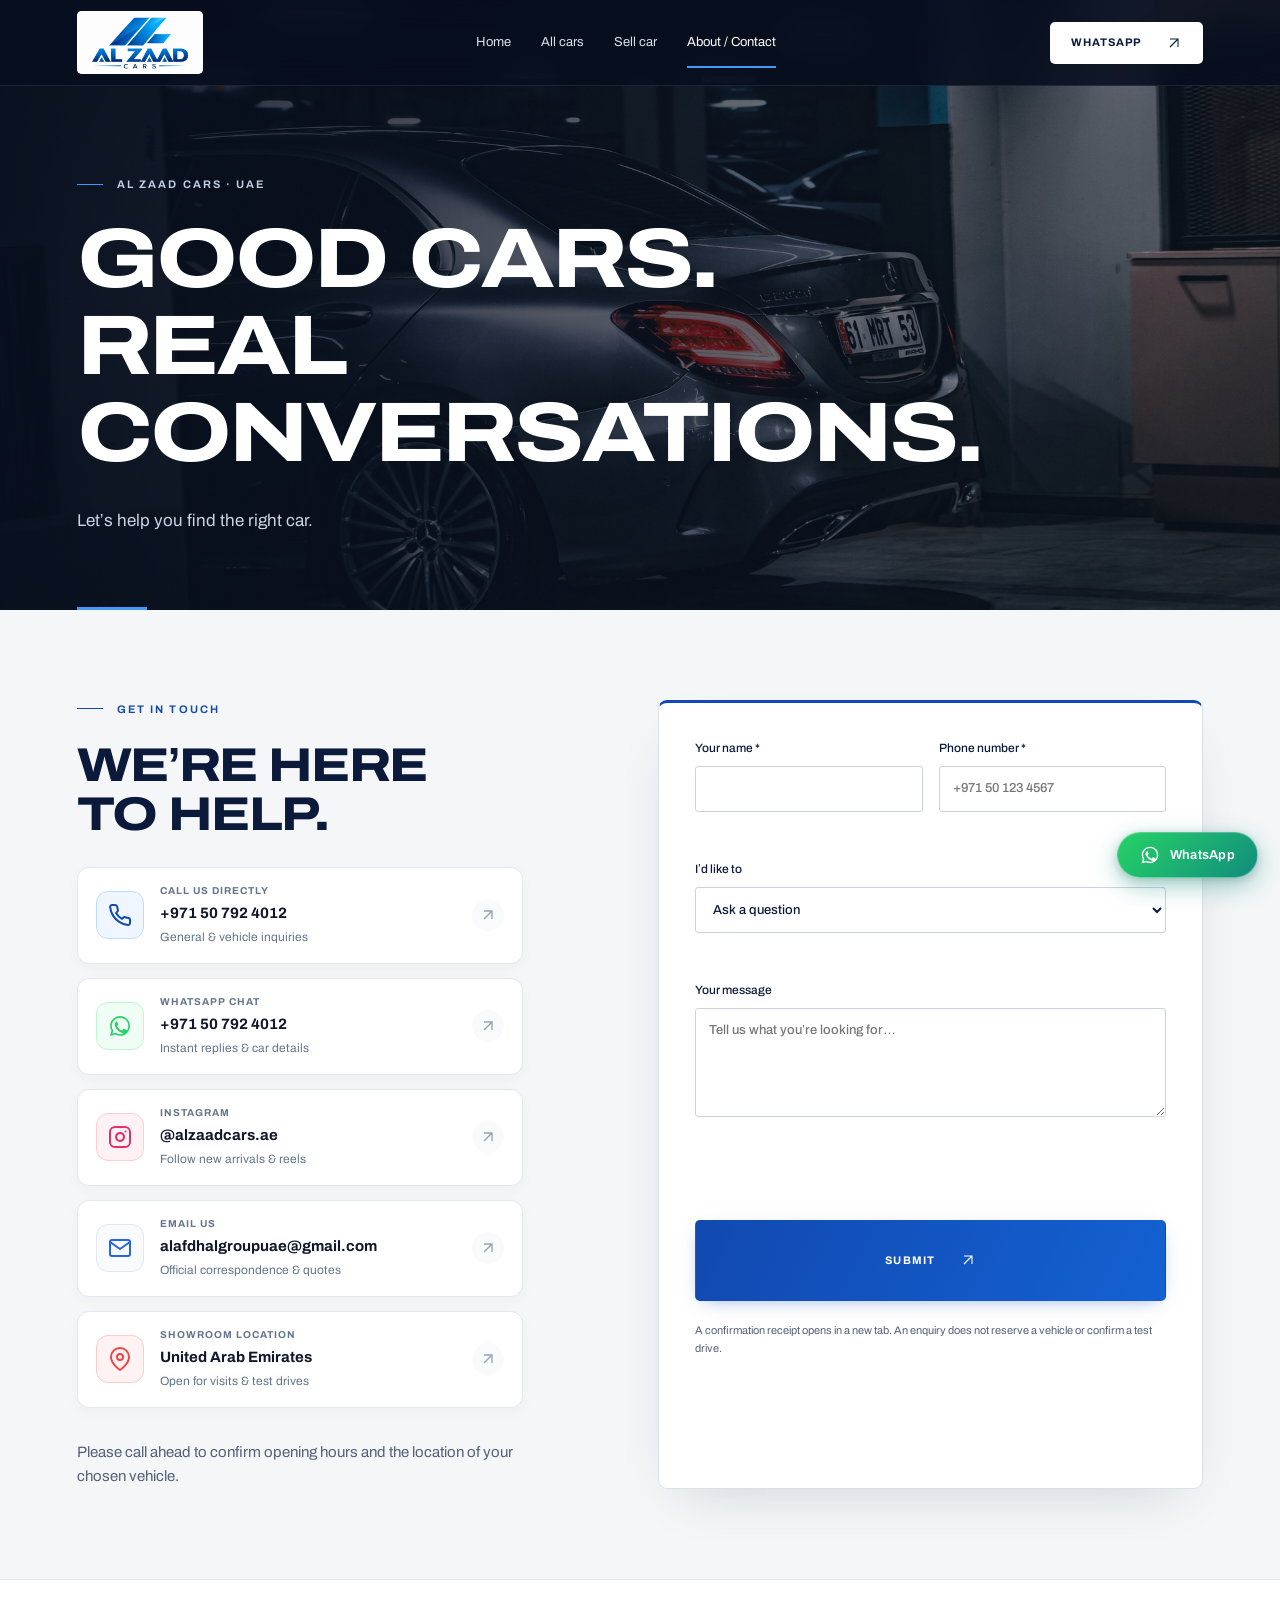
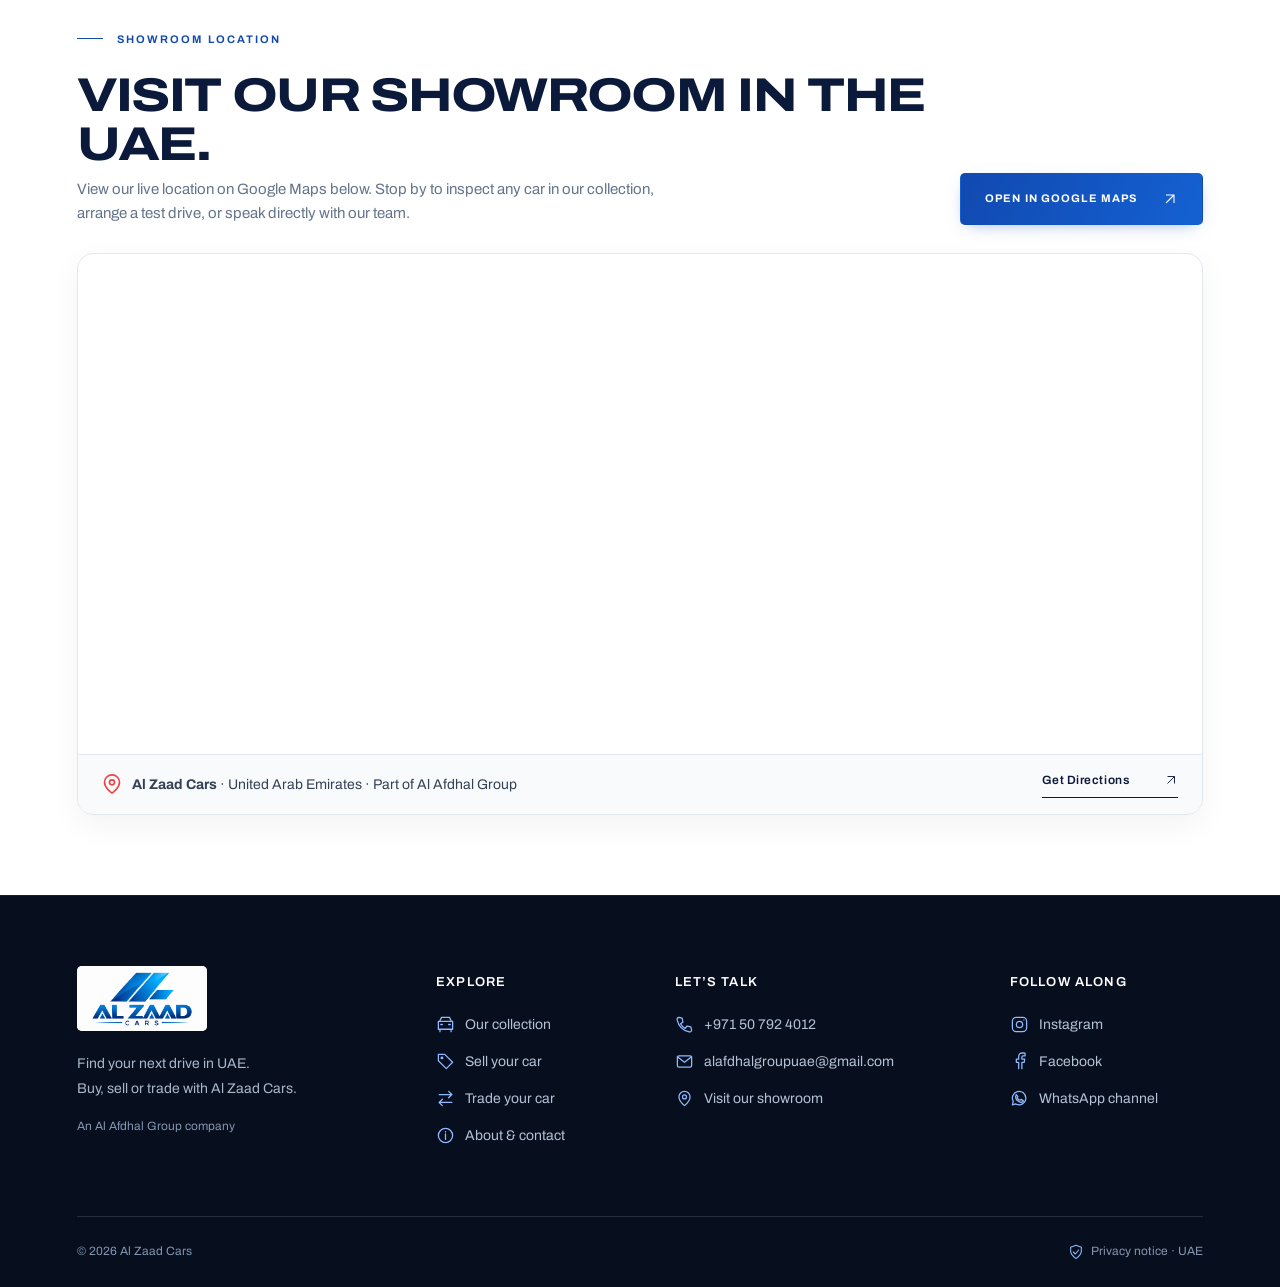
==== commit 6ccec036: "minor ui edits" ====
--- a/about-contact.html
+++ b/about-contact.html
@@ -38,7 +38,7 @@
           <a href="index.html" data-page="home">Home</a
           ><a href="cars.html" data-page="cars">All cars</a
           ><a href="buy-sell-trade.html" data-page="services"
-            >Buy / Sell / Trade</a
+            >Sell car</a
           ><a href="about-contact.html" data-page="contact">About / Contact</a>
         </nav>
         <a
@@ -221,13 +221,6 @@
               /></label>
             </div>
             <label
-              >Email address <span>(optional)</span
-              ><input
-                name="email"
-                type="email"
-                maxlength="150"
-                autocomplete="email" /></label
-            ><label
               >I’d like to<select name="type">
                 <option selected value="General">Ask a question</option>
                 <option value="Buy">Buy a car</option>
@@ -236,11 +229,6 @@
                 <option value="Test drive">
                   Arrange a viewing / test drive
                 </option>
-              </select></label
-            ><label
-              >Vehicle of interest <span>(optional)</span
-              ><select name="carId" data-vehicle-select>
-                <option value="">Not decided yet</option>
               </select></label
             >
             <div class="vehicle-fields" hidden>
@@ -269,24 +257,13 @@
                 /></label>
               </div>
               <label
-                >Expected price (AED) <span>(optional)</span
-                ><input
+                >Expected price (AED) *<input
+                  required
                   name="expectedPrice"
                   type="number"
                   min="0"
                   max="100000000" /></label
-              ><label
-                >Photo album link <span>(optional)</span
-                ><input
-                  type="url"
-                  name="photoUrl"
-                  maxlength="1500"
-                  placeholder="https://…"
-              /></label>
-              <p class="field-help">
-                Share a photo album link, or send photos on WhatsApp. No
-                documents or vehicle registration cards are needed here.
-              </p>
+              >
             </div>
             <label
               >Your message<textarea
@@ -295,22 +272,11 @@
                 maxlength="2000"
                 placeholder="Tell us what you’re looking for…"
               ></textarea></label
-            ><label class="consent"
-              ><input
-                type="checkbox"
-                name="consent"
-                value="yes"
-                required
-              /><span
-                >I agree to be contacted about this enquiry and have read the
-                <a href="privacy.html" target="_blank" rel="noopener"
-                  >privacy notice</a
-                >. *</span
-              ></label
-            >
+            >
+            <input type="hidden" name="consent" value="yes" />
             <div class="captcha-slot"></div>
             <button type="submit" class="button primary" disabled>
-              Send enquiry
+              Submit
               <span
                 ><svg
                   class="arrow-icon"
@@ -356,7 +322,7 @@
           <div class="full-map-card">
             <iframe
               title="Al Zaad Cars Showroom Map"
-              src="https://maps.google.com/maps?q=Al%20Zaad%20Cars%2C%20United%20Arab%20Emirates&amp;t=&amp;z=15&amp;ie=UTF8&amp;iwloc=&amp;output=embed"
+              src="https://maps.google.com/maps?q=Al%20Zaad%20Cars%2C%20Ajman%2C%20United%20Arab%20Emirates&amp;t=&amp;z=15&amp;ie=UTF8&amp;iwloc=&amp;output=embed"
               width="100%"
               height="500"
               style="border:0;"
--- a/assets/css/ui-upgrade.css
+++ b/assets/css/ui-upgrade.css
@@ -1018,9 +1018,9 @@
 
 /* Hero Action Buttons - High visibility and emphasis */
 .hero-actions {
-  margin-top: 32px;
-  display: flex;
-  gap: 16px;
+  margin-top: 36px;
+  display: flex;
+  gap: 18px;
   flex-wrap: wrap;
   align-items: center;
 }
@@ -1029,11 +1029,11 @@
   align-items: center;
   justify-content: center;
   gap: 14px;
-  min-height: 54px;
-  padding: 14px 34px;
-  font-size: 15px;
-  font-weight: 700;
-  letter-spacing: 0.02em;
+  min-height: 58px;
+  padding: 16px 38px;
+  font-size: 18px !important;
+  font-weight: 700 !important;
+  letter-spacing: 0.04em !important;
   border-radius: 8px;
   text-decoration: none;
   cursor: pointer;
@@ -1068,6 +1068,8 @@
   box-shadow: 0 14px 35px rgba(0, 0, 0, 0.45), 0 0 25px rgba(255, 255, 255, 0.3);
 }
 .hero-btn .arrow-icon {
+  width: 18px;
+  height: 18px;
   transition: transform 0.25s ease;
 }
 .hero-btn:hover .arrow-icon {
@@ -1083,9 +1085,9 @@
   .hero-btn {
     width: 100%;
     justify-content: center;
-    min-height: 50px;
-    padding: 13px 20px;
-    font-size: 14px;
+    min-height: 52px;
+    padding: 14px 24px;
+    font-size: 16px !important;
   }
 }
 
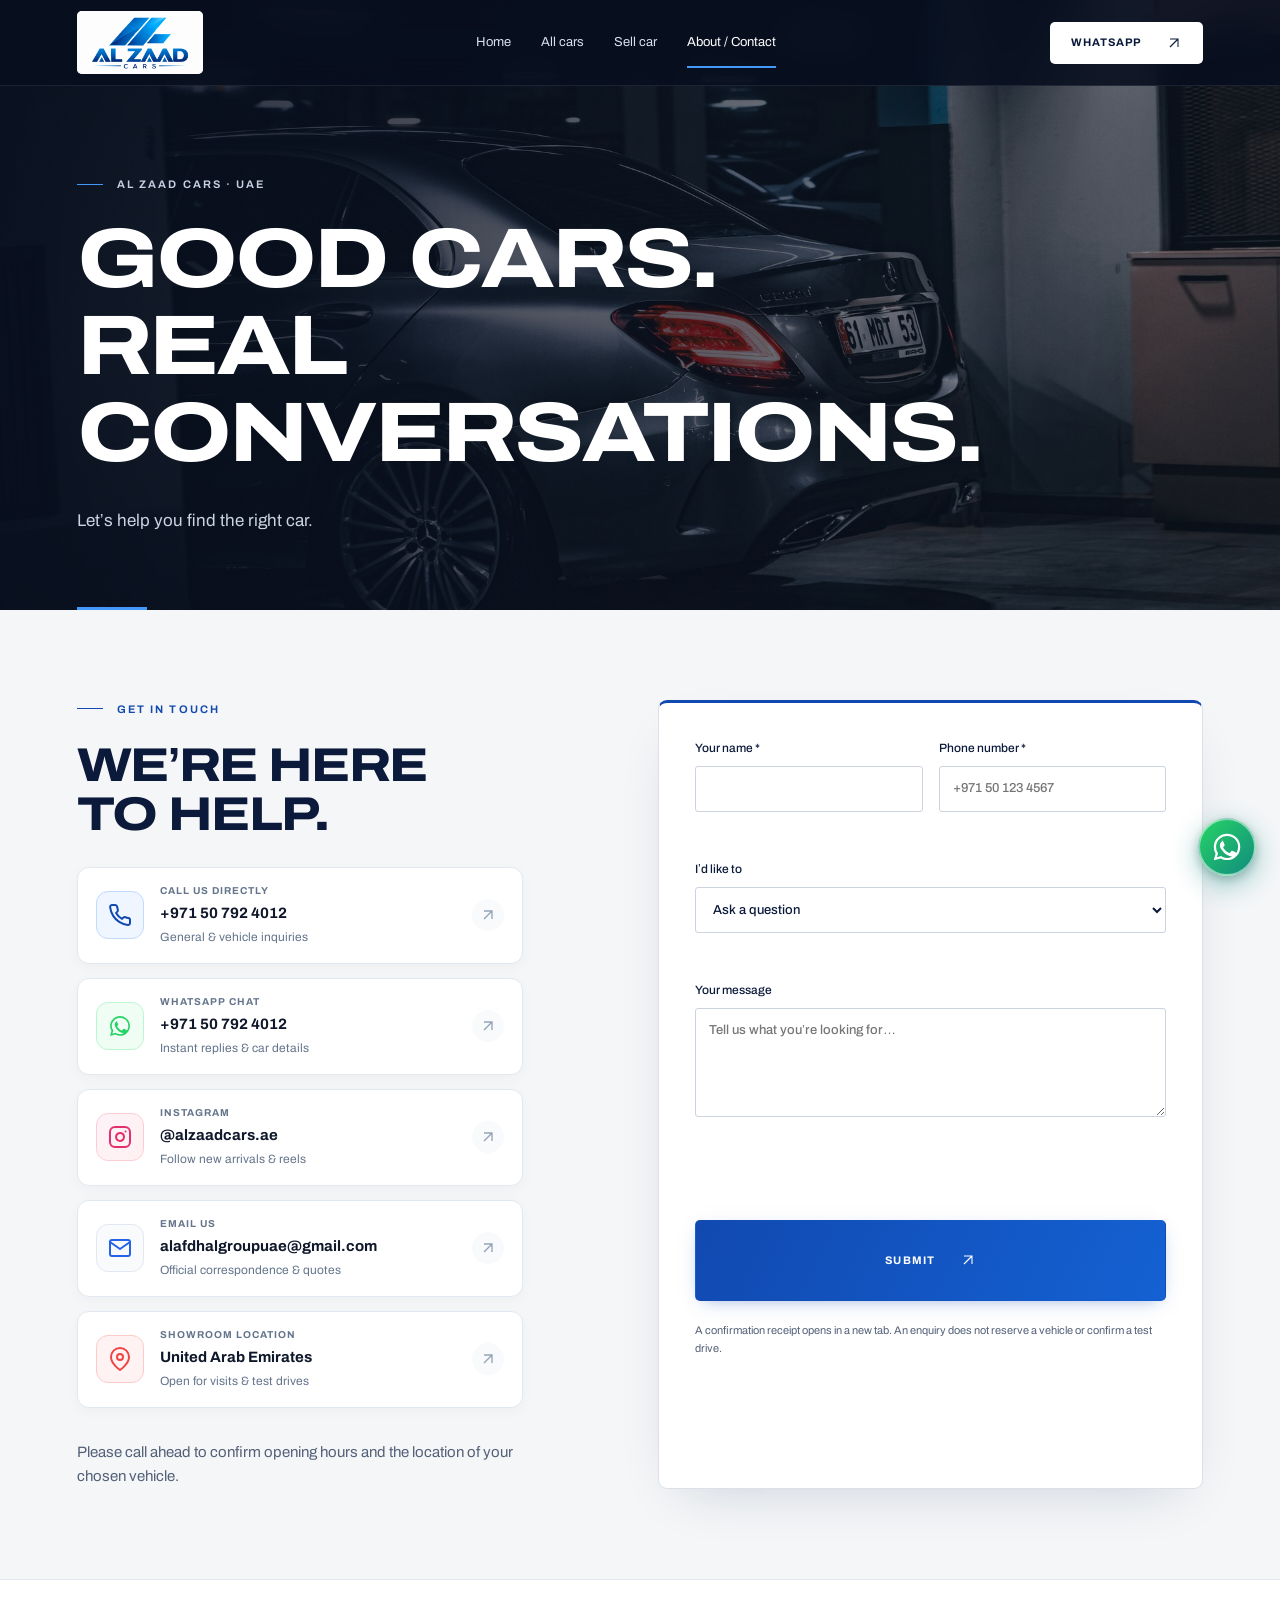
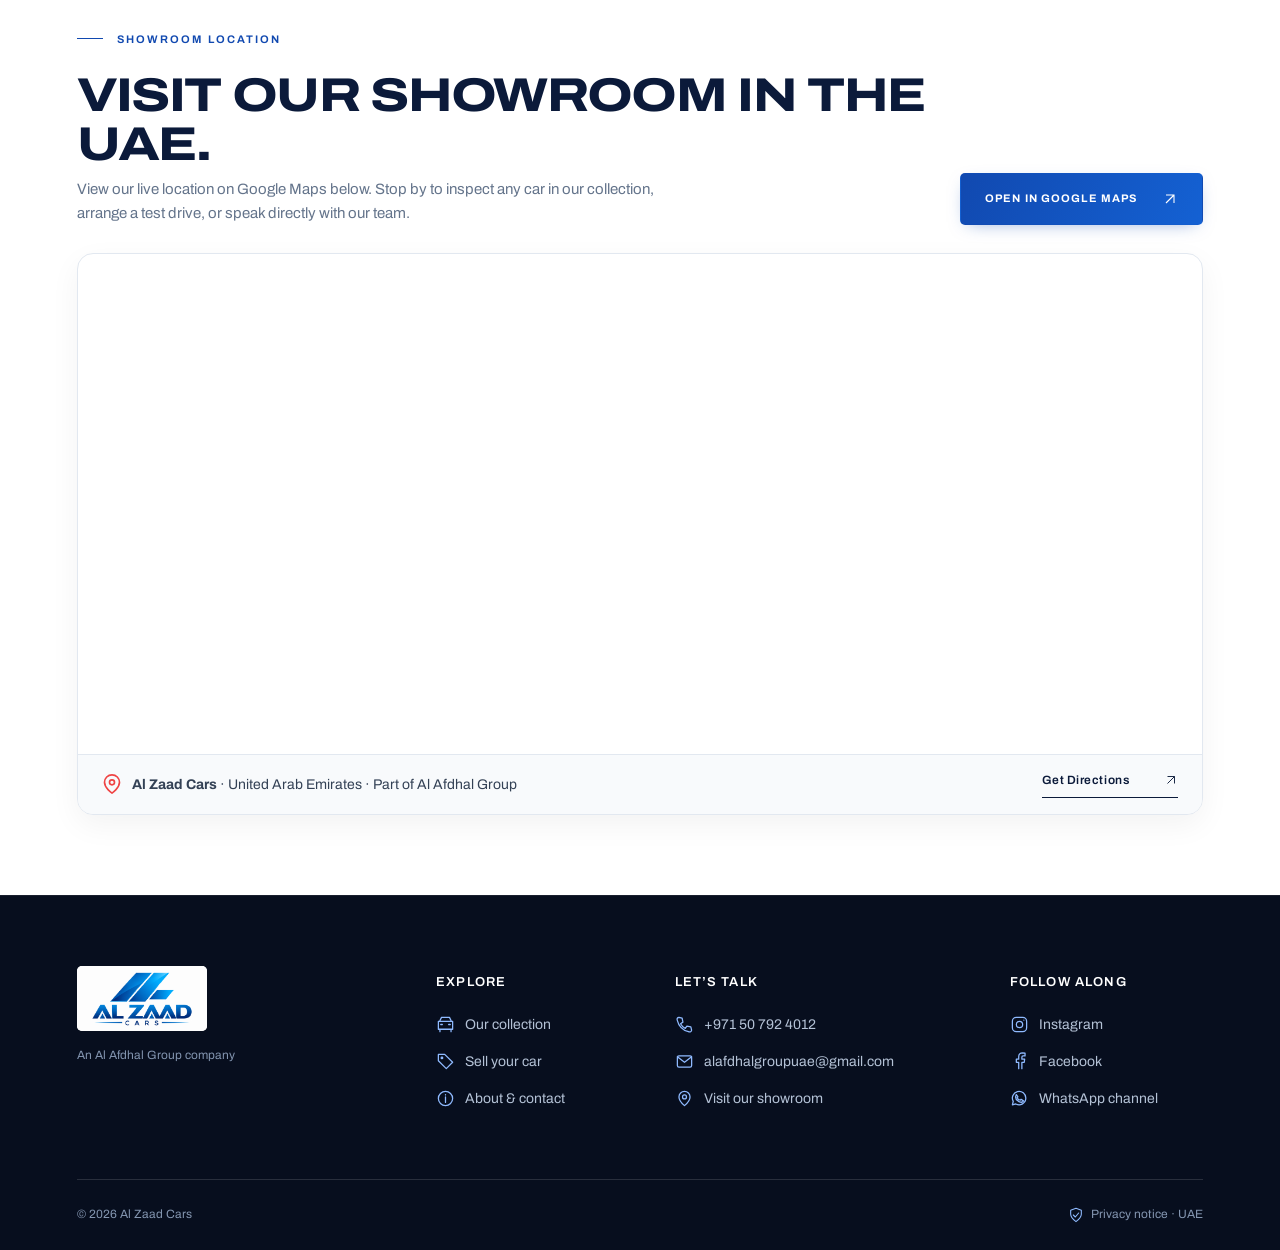
==== commit 2b20b32f: "minor ui edits" ====
--- a/about-contact.html
+++ b/about-contact.html
@@ -359,10 +359,6 @@
               height="78"
               alt="Al Zaad Cars"
           /></a>
-          <p>
-            Find your next drive in UAE.<br />Buy, sell or trade with Al Zaad
-            Cars.
-          </p>
           <small>An Al Afdhal Group company</small>
         </div>
         <div>
@@ -402,22 +398,6 @@
               <path d="M3 3h8l10 10-8 8L3 11z" />
               <circle cx="7.5" cy="7.5" r="1" /></svg
             ><span class="footer-link-text">Sell your car</span></a
-          ><a href="buy-sell-trade.html#trade" class="footer-link"
-            ><svg
-              class="footer-icon"
-              width="19"
-              height="19"
-              viewBox="0 0 24 24"
-              fill="none"
-              stroke="currentColor"
-              stroke-width="1.6"
-              stroke-linecap="round"
-              stroke-linejoin="round"
-              aria-hidden="true"
-              focusable="false"
-            >
-              <path d="M4 7h16m-4-4 4 4-4 4M20 17H4m4-4-4 4 4 4" /></svg
-            ><span class="footer-link-text">Trade your car</span></a
           ><a href="about-contact.html" class="footer-link"
             ><svg
               class="footer-icon"
@@ -614,7 +594,7 @@
       aria-label="WhatsApp Al Zaad Cars"
       target="_blank"
       rel="noopener noreferrer"
-      ><svg class="whatsapp-icon" width="20" height="20" viewBox="0 0 24 24" fill="currentColor" aria-hidden="true" focusable="false"><path d="M12.04 2c-5.46 0-9.91 4.45-9.91 9.91 0 1.75.46 3.45 1.32 4.95L2.05 22l5.25-1.38c1.45.79 3.08 1.21 4.74 1.21 5.46 0 9.91-4.45 9.91-9.91 0-2.65-1.03-5.14-2.9-7.01A9.816 9.816 0 0 0 12.04 2m.01 1.67c2.2 0 4.26.86 5.82 2.42a8.225 8.225 0 0 1 2.41 5.83c0 4.54-3.7 8.24-8.24 8.24-1.48 0-2.93-.39-4.19-1.15l-.3-.18-3.12.82.83-3.04-.2-.31a8.188 8.188 0 0 1-1.26-4.38c0-4.54 3.7-8.24 8.24-8.24m-3.53 4.29c-.19 0-.52.07-.79.37-.27.3-1.04 1.02-1.04 2.48s1.07 2.87 1.21 3.07c.15.2 2.06 3.29 5.08 4.49.72.29 1.28.46 1.72.6.72.23 1.38.2 1.9.12.58-.09 1.79-.73 2.04-1.44.26-.71.26-1.32.18-1.44-.08-.13-.29-.2-.61-.36-.32-.16-1.89-.93-2.18-1.04-.3-.1-.51-.16-.73.16-.22.33-.84 1.04-1.03 1.26-.19.21-.38.24-.7.08-.32-.16-1.34-.49-2.55-1.57-.94-.84-1.58-1.88-1.77-2.2-.19-.32-.02-.5.14-.66.15-.14.32-.37.49-.56.16-.18.22-.31.33-.51.11-.21.05-.39-.03-.55-.08-.16-.73-1.75-1-2.4-.26-.64-.53-.55-.73-.56h-.62z"/></svg><span>WhatsApp</span></a
+      ><svg class="whatsapp-icon" width="28" height="28" viewBox="0 0 24 24" fill="currentColor" aria-hidden="true" focusable="false"><path d="M12.04 2c-5.46 0-9.91 4.45-9.91 9.91 0 1.75.46 3.45 1.32 4.95L2.05 22l5.25-1.38c1.45.79 3.08 1.21 4.74 1.21 5.46 0 9.91-4.45 9.91-9.91 0-2.65-1.03-5.14-2.9-7.01A9.816 9.816 0 0 0 12.04 2m.01 1.67c2.2 0 4.26.86 5.82 2.42a8.225 8.225 0 0 1 2.41 5.83c0 4.54-3.7 8.24-8.24 8.24-1.48 0-2.93-.39-4.19-1.15l-.3-.18-3.12.82.83-3.04-.2-.31a8.188 8.188 0 0 1-1.26-4.38c0-4.54 3.7-8.24 8.24-8.24m-3.53 4.29c-.19 0-.52.07-.79.37-.27.3-1.04 1.02-1.04 2.48s1.07 2.87 1.21 3.07c.15.2 2.06 3.29 5.08 4.49.72.29 1.28.46 1.72.6.72.23 1.38.2 1.9.12.58-.09 1.79-.73 2.04-1.44.26-.71.26-1.32.18-1.44-.08-.13-.29-.2-.61-.36-.32-.16-1.89-.93-2.18-1.04-.3-.1-.51-.16-.73.16-.22.33-.84 1.04-1.03 1.26-.19.21-.38.24-.7.08-.32-.16-1.34-.49-2.55-1.57-.94-.84-1.58-1.88-1.77-2.2-.19-.32-.02-.5.14-.66.15-.14.32-.37.49-.56.16-.18.22-.31.33-.51.11-.21.05-.39-.03-.55-.08-.16-.73-1.75-1-2.4-.26-.64-.53-.55-.73-.56h-.62z"/></svg></a
     ><noscript
       ><div class="noscript">
         Enable JavaScript to load the car catalogue. Call
--- a/assets/css/ui-upgrade.css
+++ b/assets/css/ui-upgrade.css
@@ -122,7 +122,8 @@
 .hero-caption {
   position: absolute;
   right: 0;
-  top: 240px;
+  top: 50%;
+  transform: translateY(-50%);
   writing-mode: vertical-rl;
   font-size: 10px;
   letter-spacing: 0.22em;
@@ -285,40 +286,80 @@
   background: linear-gradient(145deg, #f5f7fa, #eef2f7);
 }
 .service-card {
-  min-height: 460px;
+  min-height: 480px;
   border-radius: 8px;
   box-shadow: var(--soft-shadow);
+  display: flex !important;
+  flex-direction: column !important;
+  align-items: flex-start !important;
+  justify-content: flex-start !important;
 }
 .service-card::after {
-  background: linear-gradient(0deg, #070e1ef5 0%, #070e1e20 80%);
+  background: linear-gradient(180deg, rgba(7, 14, 30, 0.92) 0%, rgba(7, 14, 30, 0.55) 38%, rgba(7, 14, 30, 0.08) 72%, transparent 100%) !important;
 }
 .service-card img {
+  object-fit: cover;
   transition: transform 1s var(--ease-out);
 }
-.service-card > div {
-  padding: 34px;
-  transition: transform 0.5s var(--ease-out);
-}
-.service-card > div > span {
-  display: inline-block;
-  padding: 6px 10px;
-  border: 1px solid #ffffff45;
-  border-radius: 3px;
-  background: #070e1e25;
-}
-.service-card b {
-  display: grid;
-  place-items: center;
-  width: 30px;
-  height: 30px;
-  border: 1px solid #ffffff65;
-  border-radius: 50%;
-  transition:
-    background 0.3s,
-    color 0.3s;
-}
-.service-card p {
+.service-grid a:first-child img {
+  object-position: center 30%;
+}
+.service-grid a:nth-child(2) img {
+  object-position: center 40%;
+}
+.service-grid a:last-child img {
+  object-position: center 55%;
+}
+.service-card .service-card-top {
+  display: flex;
+  flex-direction: column;
+  align-items: flex-start;
+  gap: 16px;
+  padding: 34px 28px !important;
+  width: 100%;
+  z-index: 2;
+  box-sizing: border-box;
+}
+.service-card .service-card-top h3 {
+  font-size: 26px;
+  font-weight: 700;
+  line-height: 1.25;
+  color: #ffffff;
+  margin: 0;
+  letter-spacing: -0.01em;
+  text-shadow: 0 2px 14px rgba(0, 0, 0, 0.6);
+}
+.service-card-cta {
+  display: inline-flex;
   align-items: center;
+  gap: 8px;
+  background: rgba(255, 255, 255, 0.20);
+  border: 1px solid rgba(255, 255, 255, 0.45);
+  backdrop-filter: blur(10px);
+  -webkit-backdrop-filter: blur(10px);
+  color: #ffffff;
+  padding: 8px 18px;
+  border-radius: 999px;
+  font-size: 13px;
+  font-weight: 600;
+  letter-spacing: 0.02em;
+  transition: all 0.25s ease;
+  box-shadow: 0 4px 14px rgba(0, 0, 0, 0.25);
+}
+.service-card-cta .arrow-icon {
+  stroke: #ffffff;
+  transition: transform 0.25s ease;
+}
+.service-card:hover .service-card-cta {
+  background: #ffffff;
+  color: var(--navy);
+  border-color: #ffffff;
+  transform: translateY(-2px);
+  box-shadow: 0 8px 22px rgba(0, 0, 0, 0.38);
+}
+.service-card:hover .service-card-cta .arrow-icon {
+  stroke: var(--navy);
+  transform: translate(2px, -2px);
 }
 .visit-panel {
   position: relative;
@@ -852,193 +893,352 @@
   .footer-bottom { padding-right: 50px; }
 }
 
-/* All cars top filter bar enhancements */
+/* ==========================================================================
+   All Cars Top Filter Bar - PC & Mobile Perfection
+   ========================================================================== */
 .cars-top-filter {
-  grid-template-columns: repeat(5, minmax(0, 1fr));
-  box-shadow: 0 16px 50px rgba(11, 26, 58, 0.08);
-}
-.cars-top-filter label:nth-of-type(5) {
-  border-right: 0;
-}
+  display: grid !important;
+  grid-template-columns: repeat(5, minmax(0, 1fr)) !important;
+  background: #ffffff !important;
+  border-radius: 12px !important;
+  padding: 22px 28px 24px !important;
+  box-shadow: 0 16px 48px rgba(11, 26, 58, 0.08) !important;
+  border: 1px solid #e2e8f0 !important;
+  row-gap: 20px !important;
+  column-gap: 0 !important;
+}
+
+.cars-top-filter > label {
+  border: none !important;
+  border-right: 1px solid #e8edf5 !important;
+  padding: 2px 20px !important;
+  display: flex !important;
+  flex-direction: column !important;
+  font-size: 11px !important;
+  font-weight: 700 !important;
+  text-transform: uppercase !important;
+  letter-spacing: 0.08em !important;
+  color: var(--navy) !important;
+  margin: 0 !important;
+  box-sizing: border-box !important;
+}
+
+.cars-top-filter > label:first-of-type {
+  padding-left: 4px !important;
+}
+
+.cars-top-filter > label:nth-of-type(5) {
+  border-right: none !important;
+  padding-right: 4px !important;
+}
+
+.cars-top-filter select {
+  margin-top: 8px !important;
+  font-size: 15px !important;
+  font-weight: 600 !important;
+  color: var(--ink) !important;
+  background-color: transparent !important;
+  border: none !important;
+  outline: none !important;
+  cursor: pointer !important;
+  width: 100% !important;
+  padding: 0 22px 0 0 !important;
+  height: 28px !important;
+  -webkit-appearance: none !important;
+  appearance: none !important;
+  background-image: url("data:image/svg+xml;charset=UTF-8,%3csvg xmlns='http://www.w3.org/2000/svg' viewBox='0 0 24 24' fill='none' stroke='%2364748b' stroke-width='2.2' stroke-linecap='round' stroke-linejoin='round'%3e%3cpolyline points='6 9 12 15 18 9'%3e%3c/polyline%3e%3c/svg%3e") !important;
+  background-repeat: no-repeat !important;
+  background-position: right 2px center !important;
+  background-size: 14px !important;
+}
+
+.cars-top-filter select:focus {
+  color: var(--blue) !important;
+}
+
+/* Full-width bottom row on PC */
 .filter-controls-row {
-  grid-column: 1 / -1;
-  display: flex;
-  align-items: center;
-  justify-content: space-between;
-  gap: 16px;
-  margin-top: 14px;
-  padding-top: 18px;
-  border-top: 1px solid var(--line);
-  flex-wrap: wrap;
-}
+  grid-column: 1 / -1 !important;
+  display: flex !important;
+  align-items: center !important;
+  justify-content: space-between !important;
+  gap: 20px !important;
+  padding-top: 20px !important;
+  border-top: 1px solid #edf2f6 !important;
+  width: 100% !important;
+  box-sizing: border-box !important;
+  margin-top: 0 !important;
+}
+
 .filter-search-field {
-  position: relative;
-  display: flex;
-  align-items: center;
-  flex: 1 1 260px;
-  min-width: 200px;
-}
+  position: relative !important;
+  display: flex !important;
+  align-items: center !important;
+  flex: 1 1 auto !important;
+  max-width: 540px !important;
+}
+
 .filter-search-field .search-field-icon {
-  position: absolute;
-  left: 12px;
-  color: var(--muted);
-  pointer-events: none;
-}
+  position: absolute !important;
+  left: 14px !important;
+  top: 50% !important;
+  transform: translateY(-50%) !important;
+  color: #94a3b8 !important;
+  pointer-events: none !important;
+  width: 18px !important;
+  height: 18px !important;
+  margin: 0 !important;
+}
+
 .filter-search-field input[type="search"] {
-  width: 100%;
-  margin: 0;
-  padding: 10px 14px 10px 36px;
-  min-height: 42px;
-  height: 42px;
-  border: 1px solid #ccd3de;
-  border-radius: 6px;
-  font-size: 13px;
-  background: #fdfdfd;
-}
+  width: 100% !important;
+  height: 44px !important;
+  min-height: 44px !important;
+  margin: 0 !important;
+  padding: 10px 16px 10px 42px !important;
+  border: 1.5px solid #d1d9e6 !important;
+  border-radius: 8px !important;
+  font-size: 14px !important;
+  color: var(--ink) !important;
+  background: #f8fafc !important;
+  transition: all 0.2s ease !important;
+  box-sizing: border-box !important;
+}
+
 .filter-search-field input[type="search"]:focus {
-  background: #fff;
-  border-color: var(--blue);
-  outline: none;
-}
-.more-filters-btn {
-  display: inline-flex;
-  align-items: center;
-  gap: 6px;
-  background: #f4f6fa;
-  border: 1px solid #d5deea;
-  border-radius: 6px;
-  padding: 10px 16px;
-  font-size: 12px;
-  font-weight: 600;
-  color: #1b3563;
-  cursor: pointer;
-  transition: all 0.2s ease;
-  white-space: nowrap;
-  min-height: 42px;
-}
-.more-filters-btn:hover {
-  background: #e9eff7;
-  color: var(--blue);
-}
-.more-filters-btn .chevron-icon {
-  transition: transform 0.25s ease;
-}
-.more-filters-btn[aria-expanded="true"] .chevron-icon {
-  transform: rotate(180deg);
-}
+  background: #ffffff !important;
+  border-color: var(--blue) !important;
+  outline: none !important;
+  box-shadow: 0 0 0 3px rgba(37, 99, 235, 0.12) !important;
+}
+
 .filter-action-buttons {
-  display: inline-flex;
-  align-items: center;
-  gap: 14px;
-  margin-left: auto;
-}
+  display: flex !important;
+  align-items: center !important;
+  gap: 16px !important;
+  margin-left: auto !important;
+}
+
 .reset-filter-btn {
-  background: none;
-  border: none;
-  color: var(--muted);
-  font-size: 12px;
-  text-decoration: underline;
-  cursor: pointer;
-  padding: 8px 10px;
-  transition: color 0.2s;
-}
+  background: none !important;
+  border: none !important;
+  color: #64748b !important;
+  font-size: 13px !important;
+  font-weight: 600 !important;
+  text-decoration: underline !important;
+  cursor: pointer !important;
+  padding: 8px 12px !important;
+  border-radius: 6px !important;
+  transition: color 0.2s ease, background 0.2s ease !important;
+}
+
 .reset-filter-btn:hover {
-  color: var(--blue);
-}
+  color: var(--blue) !important;
+  background: #f1f5f9 !important;
+}
+
 .filter-action-buttons .button {
-  margin: 0;
-  min-height: 42px;
-  padding-inline: 22px;
-  border-radius: 6px;
-}
-.more-filters-panel {
-  grid-column: 1 / -1;
-  display: grid;
-  grid-template-columns: repeat(6, minmax(0, 1fr));
-  gap: 14px;
-  padding-top: 16px;
-  border-top: 1px dashed #dce3ed;
-  margin-top: 6px;
-}
-.more-filters-panel[hidden] {
-  display: none !important;
-}
-.more-filters-panel label {
-  border: 0 !important;
-  padding: 0 4px !important;
-  font-size: 11px;
-  color: var(--muted);
-}
-.more-filters-panel select,
-.more-filters-panel input {
-  margin-top: 4px;
-  font-size: 12px;
-  min-height: 38px;
-  height: 38px;
-  padding: 8px 10px;
-}
-@media (max-width: 900px) {
-  .more-filters-panel {
-    grid-template-columns: repeat(3, minmax(0, 1fr));
-  }
-}
-@media (max-width: 800px) {
+  margin: 0 !important;
+  height: 44px !important;
+  min-height: 44px !important;
+  padding: 0 24px !important;
+  font-size: 14px !important;
+  font-weight: 600 !important;
+  border-radius: 8px !important;
+  display: inline-flex !important;
+  align-items: center !important;
+  gap: 8px !important;
+  white-space: nowrap !important;
+}
+
+/* Tablet view */
+@media (max-width: 960px) {
+  .cars-top-filter {
+    grid-template-columns: repeat(3, minmax(0, 1fr)) !important;
+    padding: 20px 22px !important;
+    row-gap: 16px !important;
+  }
+  .cars-top-filter > label {
+    border-right: none !important;
+    padding: 0 !important;
+  }
+}
+
+/* Mobile view */
+@media (max-width: 680px) {
+  .cars-top-filter {
+    grid-template-columns: repeat(2, minmax(0, 1fr)) !important;
+    padding: 16px 14px !important;
+    gap: 12px !important;
+    row-gap: 14px !important;
+    border-radius: 10px !important;
+  }
+  .cars-top-filter > label {
+    border: none !important;
+    padding: 0 !important;
+    font-size: 11px !important;
+    font-weight: 700 !important;
+    color: var(--navy) !important;
+  }
+  .cars-top-filter > label:nth-of-type(5) {
+    grid-column: 1 / -1 !important;
+  }
+  .cars-top-filter select {
+    width: 100% !important;
+    margin-top: 6px !important;
+    min-height: 42px !important;
+    height: 42px !important;
+    padding: 8px 30px 8px 12px !important;
+    font-size: 13px !important;
+    border: 1.5px solid #cbd5e1 !important;
+    border-radius: 8px !important;
+    background-color: #f8fafc !important;
+    background-position: right 10px center !important;
+    box-sizing: border-box !important;
+  }
   .filter-controls-row {
-    flex-direction: column;
-    align-items: stretch;
-    gap: 12px;
+    flex-direction: column !important;
+    align-items: stretch !important;
+    gap: 12px !important;
+    padding-top: 14px !important;
   }
   .filter-search-field {
-    width: 100%;
-    flex: 1 1 100%;
-  }
-  .more-filters-btn {
-    justify-content: center;
-    width: 100%;
+    width: 100% !important;
+    max-width: 100% !important;
+  }
+  .filter-search-field input[type="search"] {
+    width: 100% !important;
+    height: 44px !important;
+    box-sizing: border-box !important;
   }
   .filter-action-buttons {
-    width: 100%;
-    justify-content: space-between;
-    margin-left: 0;
+    width: 100% !important;
+    margin-left: 0 !important;
+    display: flex !important;
+    justify-content: space-between !important;
+    align-items: center !important;
+    gap: 12px !important;
+  }
+  .reset-filter-btn {
+    flex: 0 0 auto !important;
+    padding: 10px 14px !important;
   }
   .filter-action-buttons .button {
-    flex: 1;
-    justify-content: center;
-  }
-  .more-filters-panel {
-    grid-template-columns: repeat(2, minmax(0, 1fr));
-    gap: 12px;
-  }
-}
-@media (max-width: 520px) {
-  .more-filters-panel {
-    grid-template-columns: 1fr;
-  }
-}
-
-/* Hero Action Buttons - High visibility and emphasis */
+    flex: 1 !important;
+    justify-content: center !important;
+    height: 46px !important;
+    min-height: 46px !important;
+  }
+}
+
+/* COME SAY HELLO Section Upgrade */
+.visit {
+  display: flex !important;
+  flex-direction: column !important;
+  align-items: center !important;
+  justify-content: center !important;
+  text-align: center !important;
+  max-width: 760px !important;
+  margin-inline: auto !important;
+  padding: 80px 24px !important;
+}
+.visit .visit-content {
+  display: flex !important;
+  flex-direction: column !important;
+  align-items: center !important;
+  text-align: center !important;
+  width: 100% !important;
+}
+.visit h2 {
+  font-size: clamp(32px, 4.5vw, 46px) !important;
+  margin: 14px 0 16px !important;
+  line-height: 1.2 !important;
+}
+.visit p {
+  max-width: 520px !important;
+  margin: 0 auto 28px !important;
+  font-size: 16px !important;
+  line-height: 1.6 !important;
+  color: var(--muted) !important;
+}
+.visit .button {
+  margin-top: 0 !important;
+  min-height: 48px !important;
+  padding: 0 28px !important;
+  font-size: 15px !important;
+  display: inline-flex !important;
+  align-items: center !important;
+  gap: 8px !important;
+}
+
+/* ==========================================================================
+   Hero Section - Balanced Optical Centering & Spacing (PC & Mobile)
+   ========================================================================== */
+.hero {
+  display: flex !important;
+  align-items: center !important;
+  justify-content: flex-start !important;
+  height: auto !important;
+  min-height: min(720px, 84svh) !important;
+  padding-top: 110px !important;
+  padding-bottom: 70px !important;
+  padding-inline: 24px !important;
+  box-sizing: border-box !important;
+  position: relative !important;
+}
+
+.hero-inner {
+  padding-top: 0 !important;
+  padding-bottom: 0 !important;
+  margin-top: 10px !important;
+  width: min(1240px, 100%) !important;
+  max-width: 1240px !important;
+  margin-inline: auto !important;
+  box-sizing: border-box !important;
+}
+
+.hero .eyebrow {
+  font-size: 13px !important;
+  letter-spacing: 0.22em !important;
+  margin-bottom: 18px !important;
+  display: flex !important;
+  align-items: center !important;
+  gap: 12px !important;
+}
+
+.hero h1 {
+  font-size: clamp(48px, 6vw, 76px) !important;
+  font-stretch: 115% !important;
+  line-height: 1.05 !important;
+  letter-spacing: -0.025em !important;
+  margin-bottom: 24px !important;
+  max-width: 820px !important;
+}
+
 .hero-actions {
-  margin-top: 36px;
-  display: flex;
-  gap: 18px;
-  flex-wrap: wrap;
-  align-items: center;
-}
+  margin-top: 36px !important;
+  display: flex !important;
+  gap: 20px !important;
+  flex-wrap: wrap !important;
+  align-items: center !important;
+  box-sizing: border-box !important;
+}
+
 .hero-btn {
-  display: inline-flex;
-  align-items: center;
-  justify-content: center;
-  gap: 14px;
-  min-height: 58px;
-  padding: 16px 38px;
+  display: inline-flex !important;
+  align-items: center !important;
+  justify-content: center !important;
+  gap: 14px !important;
+  min-height: 56px !important;
+  padding: 16px 38px !important;
   font-size: 18px !important;
   font-weight: 700 !important;
   letter-spacing: 0.04em !important;
-  border-radius: 8px;
-  text-decoration: none;
-  cursor: pointer;
-  transition: all 0.28s cubic-bezier(0.16, 1, 0.3, 1);
-  box-sizing: border-box;
+  border-radius: 8px !important;
+  text-decoration: none !important;
+  cursor: pointer !important;
+  transition: all 0.28s cubic-bezier(0.16, 1, 0.3, 1) !important;
+  box-sizing: border-box !important;
 }
 .hero-btn-buy {
   background: #ffffff !important;
@@ -1075,75 +1275,120 @@
 .hero-btn:hover .arrow-icon {
   transform: translate(3px, -3px);
 }
-@media (max-width: 520px) {
+
+/* Tablet & Mobile Hero Balancing */
+@media (max-width: 820px) {
+  .hero {
+    min-height: auto !important;
+    height: auto !important;
+    padding-top: 130px !important;
+    padding-bottom: 50px !important;
+    padding-inline: 24px !important;
+  }
+  .hero-inner {
+    padding-top: 0 !important;
+    padding-bottom: 0 !important;
+    width: 100% !important;
+  }
+  .hero h1 {
+    font-size: clamp(38px, 8.5vw, 54px) !important;
+    line-height: 1.08 !important;
+    margin-bottom: 20px !important;
+  }
+}
+
+@media (max-width: 580px) {
+  .hero {
+    min-height: auto !important;
+    height: auto !important;
+    padding-top: 115px !important;
+    padding-bottom: 42px !important;
+    padding-inline: 20px !important;
+  }
+  .hero-inner {
+    width: 100% !important;
+    box-sizing: border-box !important;
+  }
+  .hero .eyebrow {
+    font-size: 10px !important;
+    margin-bottom: 14px !important;
+  }
+  .hero h1 {
+    font-size: clamp(34px, 9.2vw, 44px) !important;
+    line-height: 1.1 !important;
+    margin-bottom: 22px !important;
+  }
   .hero-actions {
-    width: 100%;
-    flex-direction: column;
-    align-items: stretch;
-    gap: 12px;
+    width: 100% !important;
+    flex-direction: column !important;
+    align-items: stretch !important;
+    gap: 12px !important;
+    margin-top: 26px !important;
+    box-sizing: border-box !important;
   }
   .hero-btn {
-    width: 100%;
-    justify-content: center;
-    min-height: 52px;
-    padding: 14px 24px;
+    width: 100% !important;
+    justify-content: center !important;
+    min-height: 52px !important;
+    padding: 14px 20px !important;
     font-size: 16px !important;
+    box-sizing: border-box !important;
   }
 }
 
 /* ==========================================================================
-   WhatsApp Floating Button Upgrade
+   WhatsApp Floating Button Upgrade - Modern Circular FAB
    ========================================================================== */
 .chat-float {
-  display: inline-flex !important;
+  display: flex !important;
   align-items: center !important;
-  gap: 10px !important;
+  justify-content: center !important;
+  width: 58px !important;
+  height: 58px !important;
+  padding: 0 !important;
+  border-radius: 50% !important;
   background: #25D366 !important;
   background: linear-gradient(135deg, #25D366 0%, #128C7E 100%) !important;
   color: #ffffff !important;
-  font-weight: 600 !important;
-  font-size: 13px !important;
-  letter-spacing: 0.02em !important;
-  border-radius: 9999px !important;
-  padding: 12px 22px !important;
-  border: 1.5px solid rgba(255, 255, 255, 0.3) !important;
-  box-shadow: 0 8px 24px rgba(18, 140, 126, 0.4), 0 2px 8px rgba(0, 0, 0, 0.15) !important;
+  border: 2px solid rgba(255, 255, 255, 0.5) !important;
+  box-shadow: 0 8px 26px rgba(18, 140, 126, 0.45), 0 3px 10px rgba(0, 0, 0, 0.2) !important;
   transition: transform 0.25s cubic-bezier(0.16, 1, 0.3, 1), box-shadow 0.25s ease, filter 0.25s ease !important;
   z-index: 99 !important;
   text-decoration: none !important;
+  position: fixed !important;
+  right: 24px !important;
+  bottom: 24px !important;
 }
 .chat-float::before {
   display: none !important;
 }
 .chat-float .whatsapp-icon {
-  width: 20px !important;
-  height: 20px !important;
+  width: 32px !important;
+  height: 32px !important;
   fill: #ffffff !important;
   flex-shrink: 0 !important;
-  display: inline-block !important;
-  vertical-align: middle !important;
+  display: block !important;
+  margin: 0 !important;
 }
 .chat-float span {
-  display: inline-block;
-  line-height: 1;
+  display: none !important;
 }
 .chat-float:hover {
-  transform: translateY(-2px) scale(1.02) !important;
-  box-shadow: 0 12px 30px rgba(18, 140, 126, 0.55), 0 4px 12px rgba(0, 0, 0, 0.2) !important;
-  filter: brightness(1.05) !important;
+  transform: translateY(-3px) scale(1.08) !important;
+  box-shadow: 0 14px 32px rgba(18, 140, 126, 0.6), 0 5px 14px rgba(0, 0, 0, 0.25) !important;
+  filter: brightness(1.06) !important;
   color: #ffffff !important;
 }
 @media (max-width: 520px) {
   .chat-float {
-    padding: 10px 18px !important;
-    font-size: 12px !important;
-    bottom: 16px !important;
-    right: 16px !important;
-    gap: 8px !important;
+    width: 52px !important;
+    height: 52px !important;
+    bottom: 18px !important;
+    right: 18px !important;
   }
   .chat-float .whatsapp-icon {
-    width: 18px !important;
-    height: 18px !important;
+    width: 28px !important;
+    height: 28px !important;
   }
 }
 
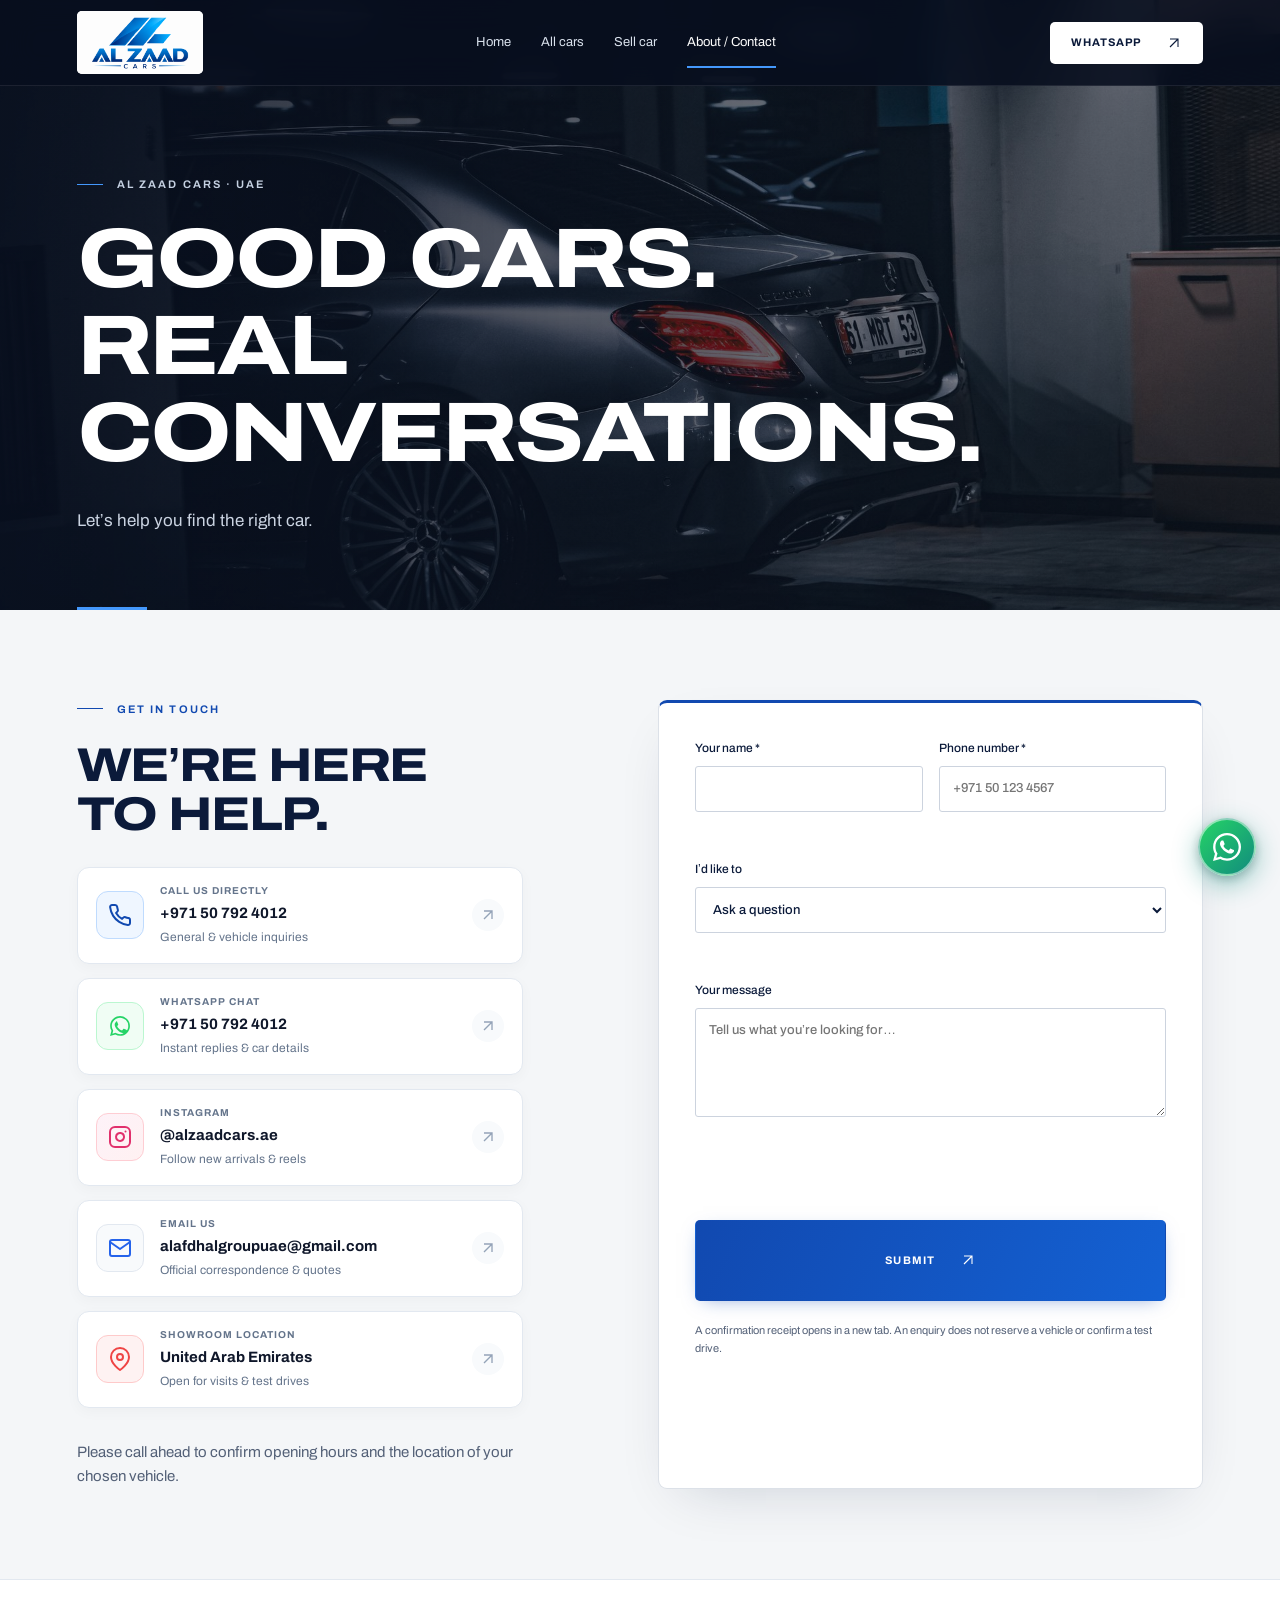
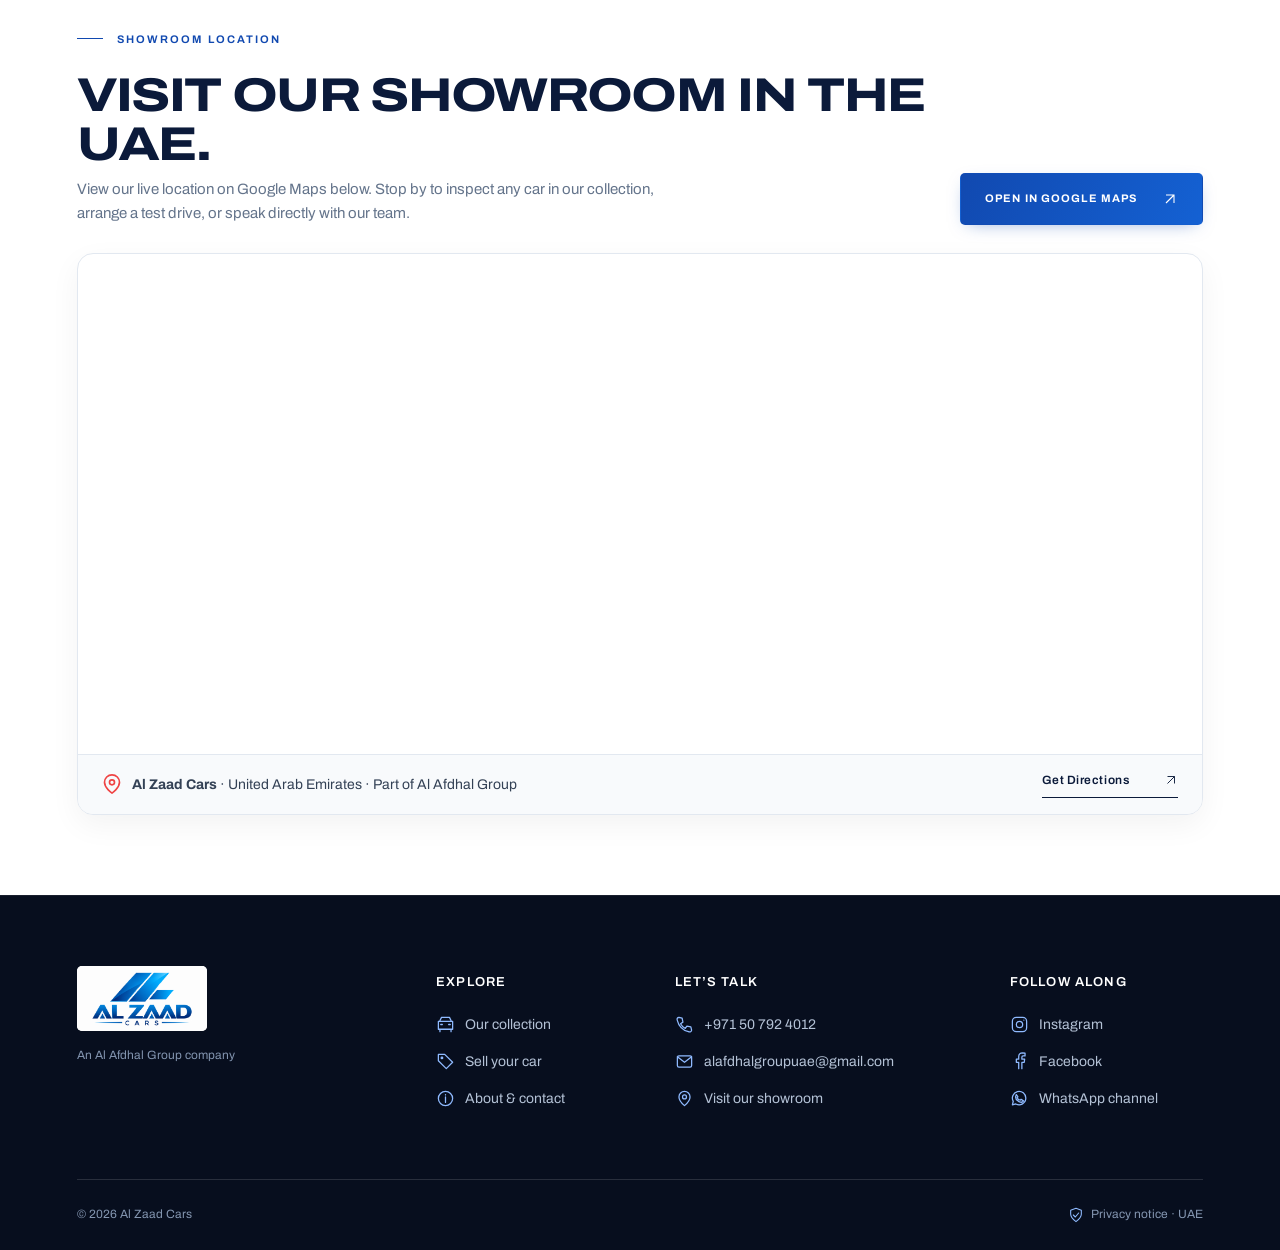
==== commit 8478b0c5: "minor ui edits" ====
--- a/about-contact.html
+++ b/about-contact.html
@@ -594,7 +594,7 @@
       aria-label="WhatsApp Al Zaad Cars"
       target="_blank"
       rel="noopener noreferrer"
-      ><svg class="whatsapp-icon" width="28" height="28" viewBox="0 0 24 24" fill="currentColor" aria-hidden="true" focusable="false"><path d="M12.04 2c-5.46 0-9.91 4.45-9.91 9.91 0 1.75.46 3.45 1.32 4.95L2.05 22l5.25-1.38c1.45.79 3.08 1.21 4.74 1.21 5.46 0 9.91-4.45 9.91-9.91 0-2.65-1.03-5.14-2.9-7.01A9.816 9.816 0 0 0 12.04 2m.01 1.67c2.2 0 4.26.86 5.82 2.42a8.225 8.225 0 0 1 2.41 5.83c0 4.54-3.7 8.24-8.24 8.24-1.48 0-2.93-.39-4.19-1.15l-.3-.18-3.12.82.83-3.04-.2-.31a8.188 8.188 0 0 1-1.26-4.38c0-4.54 3.7-8.24 8.24-8.24m-3.53 4.29c-.19 0-.52.07-.79.37-.27.3-1.04 1.02-1.04 2.48s1.07 2.87 1.21 3.07c.15.2 2.06 3.29 5.08 4.49.72.29 1.28.46 1.72.6.72.23 1.38.2 1.9.12.58-.09 1.79-.73 2.04-1.44.26-.71.26-1.32.18-1.44-.08-.13-.29-.2-.61-.36-.32-.16-1.89-.93-2.18-1.04-.3-.1-.51-.16-.73.16-.22.33-.84 1.04-1.03 1.26-.19.21-.38.24-.7.08-.32-.16-1.34-.49-2.55-1.57-.94-.84-1.58-1.88-1.77-2.2-.19-.32-.02-.5.14-.66.15-.14.32-.37.49-.56.16-.18.22-.31.33-.51.11-.21.05-.39-.03-.55-.08-.16-.73-1.75-1-2.4-.26-.64-.53-.55-.73-.56h-.62z"/></svg></a
+      ><svg class="whatsapp-icon" width="34" height="34" viewBox="0 0 448 512" fill="currentColor" aria-hidden="true" focusable="false"><path d="M380.9 97.1C339 55.1 283.2 32 223.9 32c-122.4 0-222 99.6-222 222 0 39.1 10.2 77.3 29.6 111L0 480l117.7-30.9c32.4 17.7 68.9 27 106.1 27h.1c122.3 0 224.1-99.6 224.1-222 0-59.3-25.2-115-67.1-157zm-157 341.6c-33.2 0-65.7-8.9-94-25.7l-6.7-4-69.8 18.3L72 359.2l-4.4-7c-18.5-29.4-28.2-63.3-28.2-98.2 0-101.7 82.8-184.5 184.6-184.5 49.3 0 95.6 19.2 130.4 54.1 34.8 34.9 56.2 81.2 56.1 130.5 0 101.8-84.9 184.6-186.6 184.6zm101.2-138.2c-5.5-2.8-32.8-16.2-37.9-18-5.1-1.9-8.8-2.8-12.5 2.8-3.7 5.6-14.3 18-17.6 21.8-3.2 3.7-6.5 4.2-12 1.4-32.6-16.3-54-29.1-75.5-66-5.7-9.8 5.7-9.1 16.3-30.3 1.8-3.7.9-6.9-.5-9.7-1.4-2.8-12.5-30.1-17.1-41.2-4.5-10.8-9.1-9.3-12.5-9.5-3.2-.2-6.9-.2-10.6-.2-3.7 0-9.7 1.4-14.8 6.9-5.1 5.6-19.4 19-19.4 46.3 0 27.3 19.9 53.7 22.6 57.4 2.8 3.7 39.1 59.7 94.8 83.8 35.2 15.2 49 16.5 66.6 13.9 10.7-1.6 32.8-13.4 37.4-26.4 4.6-13 4.6-24.1 3.2-26.4-1.3-2.5-5-3.9-10.5-6.6z"/></svg></a
     ><noscript
       ><div class="noscript">
         Enable JavaScript to load the car catalogue. Call
--- a/assets/css/ui-upgrade.css
+++ b/assets/css/ui-upgrade.css
@@ -291,11 +291,17 @@
   box-shadow: var(--soft-shadow);
   display: flex !important;
   flex-direction: column !important;
-  align-items: flex-start !important;
-  justify-content: flex-start !important;
+  align-items: stretch !important;
+  justify-content: space-between !important;
+  position: relative !important;
+  overflow: hidden !important;
 }
 .service-card::after {
-  background: linear-gradient(180deg, rgba(7, 14, 30, 0.92) 0%, rgba(7, 14, 30, 0.55) 38%, rgba(7, 14, 30, 0.08) 72%, transparent 100%) !important;
+  content: "" !important;
+  position: absolute !important;
+  inset: 0 !important;
+  background: linear-gradient(180deg, rgba(7, 14, 30, 0.88) 0%, rgba(7, 14, 30, 0.42) 28%, rgba(7, 14, 30, 0.06) 50%, rgba(7, 14, 30, 0.38) 75%, rgba(7, 14, 30, 0.90) 100%) !important;
+  z-index: 1 !important;
 }
 .service-card img {
   object-fit: cover;
@@ -314,8 +320,7 @@
   display: flex;
   flex-direction: column;
   align-items: flex-start;
-  gap: 16px;
-  padding: 34px 28px !important;
+  padding: 34px 28px 16px !important;
   width: 100%;
   z-index: 2;
   box-sizing: border-box;
@@ -327,39 +332,47 @@
   color: #ffffff;
   margin: 0;
   letter-spacing: -0.01em;
-  text-shadow: 0 2px 14px rgba(0, 0, 0, 0.6);
-}
-.service-card-cta {
-  display: inline-flex;
-  align-items: center;
-  gap: 8px;
-  background: rgba(255, 255, 255, 0.20);
-  border: 1px solid rgba(255, 255, 255, 0.45);
-  backdrop-filter: blur(10px);
-  -webkit-backdrop-filter: blur(10px);
-  color: #ffffff;
-  padding: 8px 18px;
-  border-radius: 999px;
-  font-size: 13px;
-  font-weight: 600;
-  letter-spacing: 0.02em;
-  transition: all 0.25s ease;
-  box-shadow: 0 4px 14px rgba(0, 0, 0, 0.25);
-}
-.service-card-cta .arrow-icon {
-  stroke: #ffffff;
-  transition: transform 0.25s ease;
+  text-shadow: 0 2px 14px rgba(0, 0, 0, 0.7);
+}
+.service-card .service-card-bottom {
+  display: flex;
+  align-items: flex-end;
+  justify-content: flex-start;
+  padding: 16px 28px 34px !important;
+  width: 100%;
+  z-index: 2;
+  box-sizing: border-box;
+}
+.service-card .service-card-cta {
+  display: inline-flex !important;
+  align-items: center !important;
+  gap: 10px !important;
+  background: #000000 !important;
+  border: 1.5px solid rgba(255, 255, 255, 0.55) !important;
+  color: #ffffff !important;
+  padding: 11px 24px !important;
+  border-radius: 999px !important;
+  font-size: 14px !important;
+  font-weight: 600 !important;
+  letter-spacing: 0.02em !important;
+  text-decoration: none !important;
+  transition: all 0.25s cubic-bezier(0.16, 1, 0.3, 1) !important;
+  box-shadow: 0 6px 22px rgba(0, 0, 0, 0.6) !important;
+}
+.service-card .service-card-cta .arrow-icon {
+  stroke: #ffffff !important;
+  transition: transform 0.25s ease !important;
 }
 .service-card:hover .service-card-cta {
-  background: #ffffff;
-  color: var(--navy);
-  border-color: #ffffff;
-  transform: translateY(-2px);
-  box-shadow: 0 8px 22px rgba(0, 0, 0, 0.38);
+  background: #1149b0 !important;
+  color: #ffffff !important;
+  border-color: #1149b0 !important;
+  transform: translateY(-2px) !important;
+  box-shadow: 0 10px 28px rgba(17, 73, 176, 0.55) !important;
 }
 .service-card:hover .service-card-cta .arrow-icon {
-  stroke: var(--navy);
-  transform: translate(2px, -2px);
+  stroke: #ffffff !important;
+  transform: translate(2px, -2px) !important;
 }
 .visit-panel {
   position: relative;
@@ -1151,7 +1164,7 @@
 }
 .visit h2 {
   font-size: clamp(32px, 4.5vw, 46px) !important;
-  margin: 14px 0 16px !important;
+  margin: 14px 0 28px !important;
   line-height: 1.2 !important;
 }
 .visit p {
@@ -1379,16 +1392,45 @@
   filter: brightness(1.06) !important;
   color: #ffffff !important;
 }
+@media (max-width: 768px) {
+  .chat-float {
+    width: 54px !important;
+    height: 54px !important;
+    bottom: 84px !important;
+    right: 18px !important;
+  }
+  .chat-float .whatsapp-icon {
+    width: 30px !important;
+    height: 30px !important;
+  }
+  .back-top {
+    bottom: 150px !important;
+    right: 22px !important;
+  }
+}
 @media (max-width: 520px) {
   .chat-float {
     width: 52px !important;
     height: 52px !important;
-    bottom: 18px !important;
-    right: 18px !important;
+    bottom: 80px !important;
+    right: 16px !important;
   }
   .chat-float .whatsapp-icon {
-    width: 28px !important;
-    height: 28px !important;
+    width: 29px !important;
+    height: 29px !important;
+  }
+  .back-top {
+    bottom: 144px !important;
+    right: 20px !important;
+  }
+  .service-card {
+    min-height: 420px !important;
+  }
+  .service-card .service-card-top {
+    padding: 26px 20px 12px !important;
+  }
+  .service-card .service-card-bottom {
+    padding: 12px 20px 26px !important;
   }
 }
 
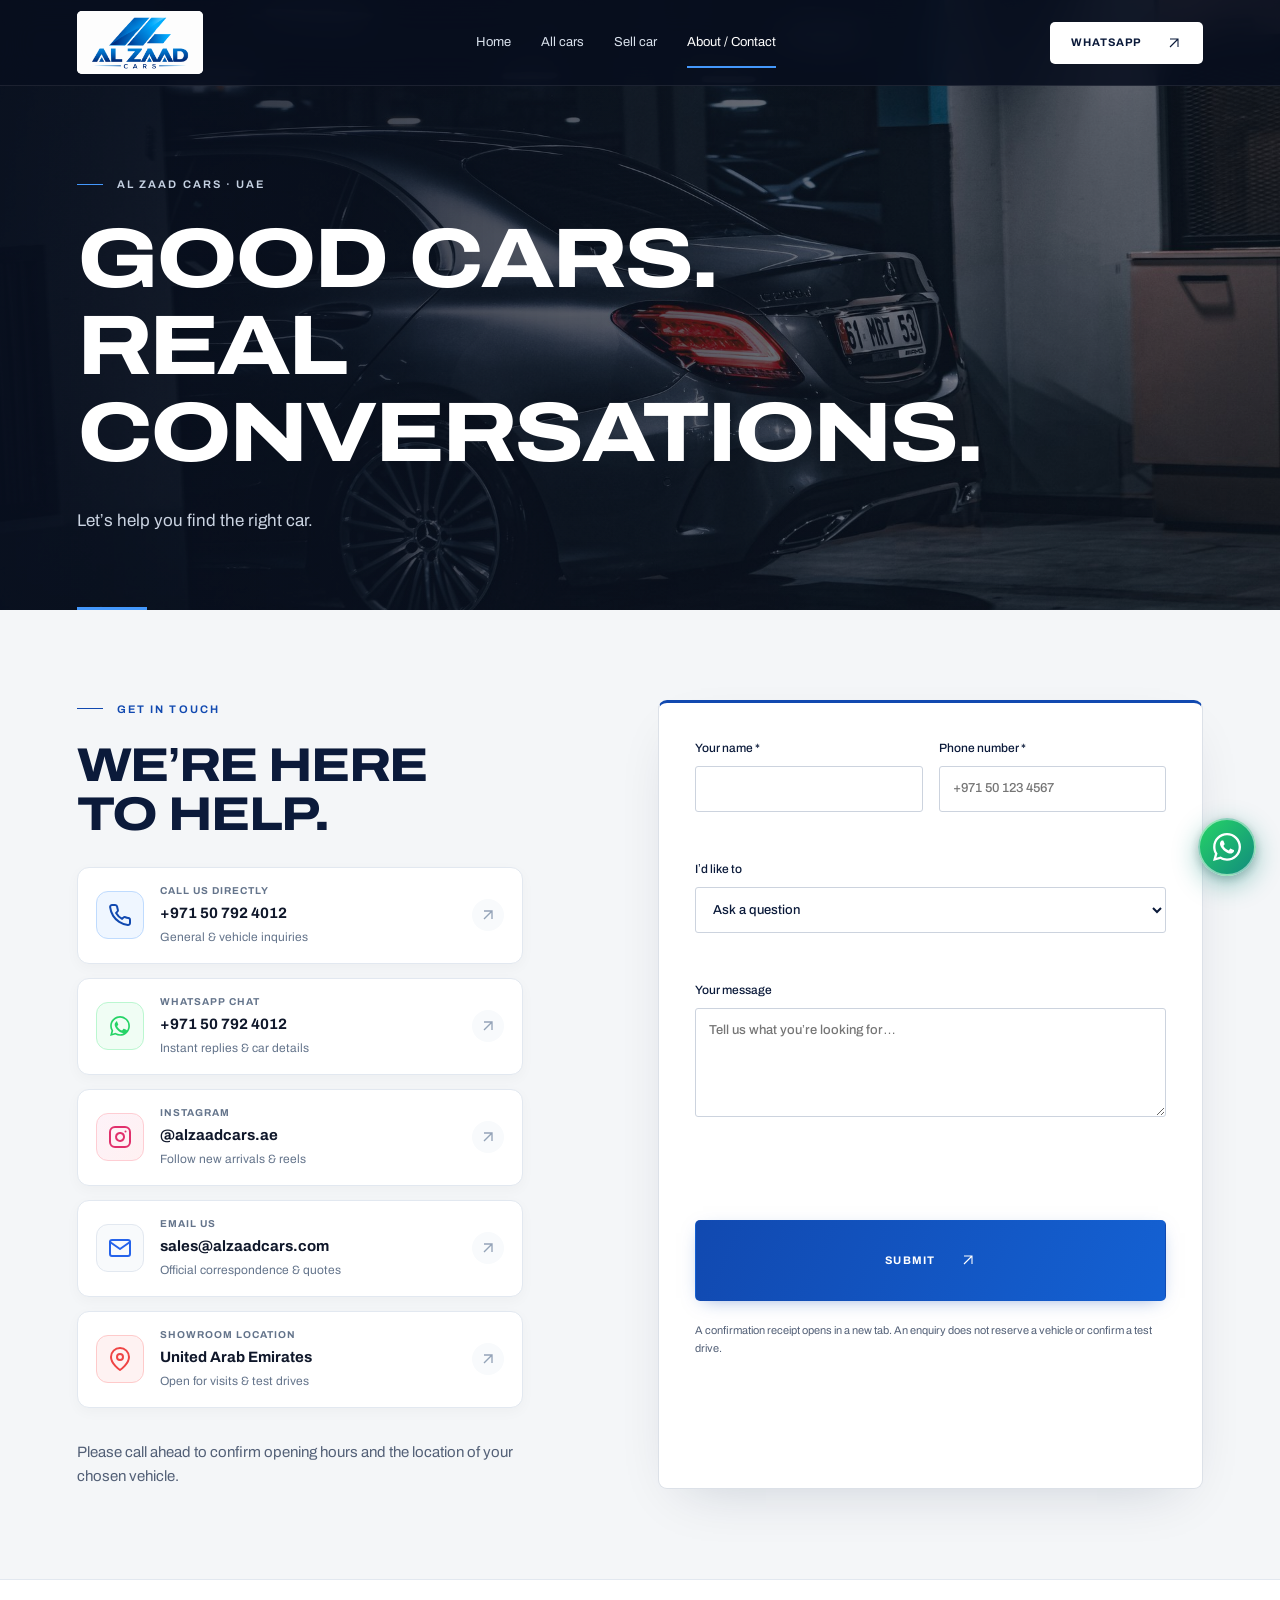
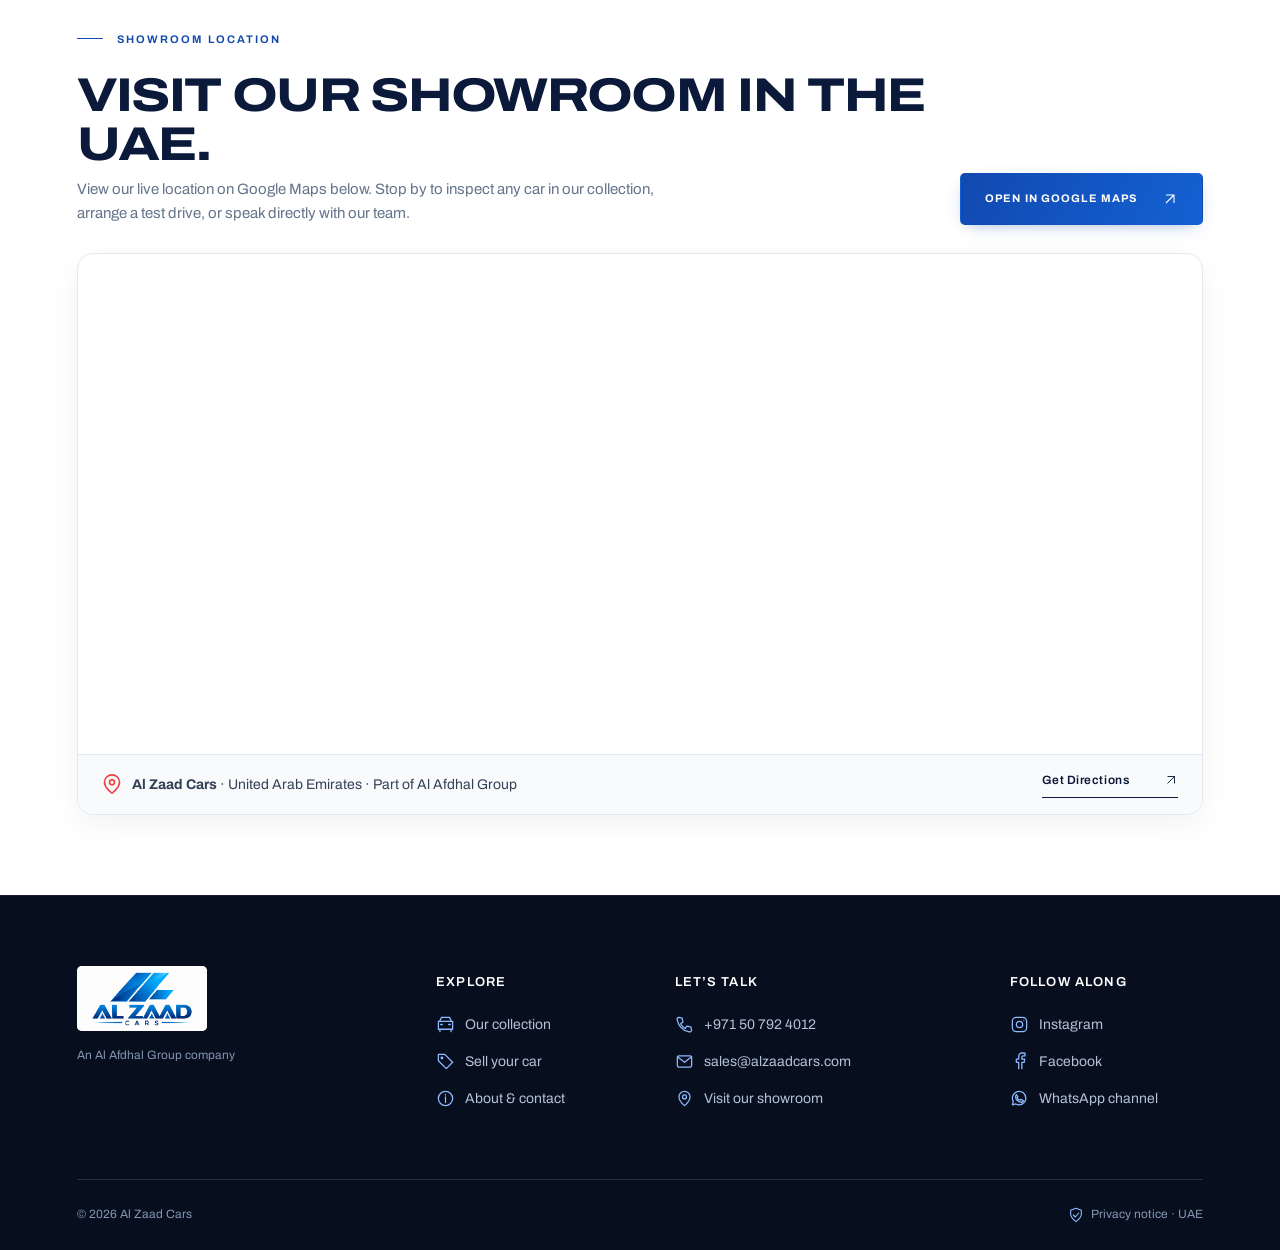
==== commit 7aec1671: "ui edits" ====
--- a/about-contact.html
+++ b/about-contact.html
@@ -9,7 +9,12 @@
       content="Explore pre-owned cars with Al Zaad Cars in UAE. Browse vehicles, sell or trade your car and speak directly with our team."
     />
     <meta name="theme-color" content="#0b1a3a" />
-    <link rel="icon" href="assets/images/logo.png" />
+    <link rel="icon" type="image/x-icon" href="favicon.ico" />
+    <link rel="icon" type="image/png" sizes="32x32" href="assets/images/favicon-32x32.png" />
+    <link rel="icon" type="image/png" sizes="16x16" href="assets/images/favicon-16x16.png" />
+    <link rel="icon" type="image/svg+xml" href="assets/images/favicon.svg" />
+    <link rel="apple-touch-icon" sizes="180x180" href="assets/images/apple-touch-icon.png" />
+    <link rel="manifest" href="site.webmanifest" />
     <link rel="stylesheet" href="assets/css/styles.css" />
     <link rel="stylesheet" href="assets/css/ui-upgrade.css?v=3" />
     <script defer src="assets/js/config.js"></script>
@@ -21,7 +26,7 @@
     <a class="skip" href="#main">Skip to content</a>
     <header class="header">
       <div class="wrap nav">
-        <a class="brand" href="index.html" aria-label="Al Zaad Cars home"
+        <a class="brand" href="./" aria-label="Al Zaad Cars home"
           ><img
             src="assets/images/logo.png"
             width="138"
@@ -35,11 +40,11 @@
           Menu <span>☰</span>
         </button>
         <nav id="main-nav" aria-label="Main navigation">
-          <a href="index.html" data-page="home">Home</a
-          ><a href="cars.html" data-page="cars">All cars</a
-          ><a href="buy-sell-trade.html" data-page="services"
+          <a href="./" data-page="home">Home</a
+          ><a href="cars" data-page="cars">All cars</a
+          ><a href="sell" data-page="services"
             >Sell car</a
-          ><a href="about-contact.html" data-page="contact">About / Contact</a>
+          ><a href="about-contact" data-page="contact">About / Contact</a>
         </nav>
         <a
           class="button nav-cta light"
@@ -135,7 +140,7 @@
                 </div>
               </a>
 
-              <a class="contact-card-item" data-contact="email" href="mailto:alafdhalgroupuae@gmail.com">
+              <a class="contact-card-item" data-contact="email" href="mailto:sales@alzaadcars.com">
                 <div class="contact-icon-badge badge-email" aria-hidden="true">
                   <svg width="24" height="24" viewBox="0 0 24 24" fill="none" stroke="currentColor" stroke-width="2" stroke-linecap="round" stroke-linejoin="round">
                     <path d="M4 4h16c1.1 0 2 .9 2 2v12c0 1.1-.9 2-2 2H4c-1.1 0-2-.9-2-2V6c0-1.1.9-2 2-2z"/>
@@ -144,7 +149,7 @@
                 </div>
                 <div class="contact-card-info">
                   <span class="contact-card-label">EMAIL US</span>
-                  <strong class="contact-card-value">alafdhalgroupuae@gmail.com</strong>
+                  <strong class="contact-card-value">sales@alzaadcars.com</strong>
                   <span class="contact-card-hint">Official correspondence &amp; quotes</span>
                 </div>
                 <div class="contact-card-arrow" aria-hidden="true">
@@ -352,7 +357,7 @@
     <footer class="footer">
       <div class="wrap footer-grid">
         <div>
-          <a class="brand" href="index.html"
+          <a class="brand" href="./"
             ><img
               src="assets/images/logo.png"
               width="156"
@@ -363,7 +368,7 @@
         </div>
         <div>
           <h3>Explore</h3>
-          <a href="cars.html" class="footer-link"
+          <a href="cars" class="footer-link"
             ><svg
               class="footer-icon"
               width="19"
@@ -381,7 +386,7 @@
                 d="m5 7 2-4h10l2 4M3 8h18v10H3zM5 18v3m14-3v3M6 12h2m8 0h2"
               /></svg
             ><span class="footer-link-text">Our collection</span></a
-          ><a href="buy-sell-trade.html#sell" class="footer-link"
+          ><a href="sell" class="footer-link"
             ><svg
               class="footer-icon"
               width="19"
@@ -398,7 +403,7 @@
               <path d="M3 3h8l10 10-8 8L3 11z" />
               <circle cx="7.5" cy="7.5" r="1" /></svg
             ><span class="footer-link-text">Sell your car</span></a
-          ><a href="about-contact.html" class="footer-link"
+          ><a href="about-contact" class="footer-link"
             ><svg
               class="footer-icon"
               width="19"
@@ -439,7 +444,7 @@
             ><span class="footer-link-text">+971 50 792 4012</span></a
           ><a
             data-contact="email"
-            href="mailto:alafdhalgroupuae@gmail.com"
+            href="mailto:sales@alzaadcars.com"
             class="footer-link"
             ><svg
               class="footer-icon"
@@ -456,7 +461,7 @@
             >
               <rect x="3" y="5" width="18" height="14" rx="2" />
               <path d="m3 6 9 7 9-7" /></svg
-            ><span class="footer-link-text">alafdhalgroupuae@gmail.com</span></a
+            ><span class="footer-link-text">sales@alzaadcars.com</span></a
           ><a
             data-contact="maps"
             href="https://maps.app.goo.gl/UCCkHAHCBX9JuDrG9"
@@ -565,7 +570,7 @@
       <div class="wrap footer-bottom">
         <span>© <span data-year>2026</span> Al Zaad Cars</span
         ><span
-          ><a href="privacy.html" class="footer-link"
+          ><a href="privacy" class="footer-link"
             ><svg
               class="footer-icon"
               width="19"
--- a/assets/css/styles.css
+++ b/assets/css/styles.css
@@ -507,19 +507,68 @@
   position: absolute;
   top: 14px;
   left: 14px;
-  background: #ffffffed;
-  padding: 4px 9px;
-  font-size: 10px;
-  letter-spacing: 0.04em;
-  border-radius: 2px;
+  background: rgba(255, 255, 255, 0.95);
+  backdrop-filter: blur(4px);
+  padding: 4px 10px;
+  font-size: 11px;
+  font-weight: 600;
+  letter-spacing: 0.05em;
+  text-transform: uppercase;
+  border-radius: 4px;
   color: var(--ink);
-}
-
+  box-shadow: 0 2px 6px rgba(0, 0, 0, 0.15);
+  z-index: 2;
+}
+
+/* Prominent Status Badge on Image (Top-Right) */
 .badge.status {
   right: 14px;
   left: auto;
-  background: var(--navy);
-  color: #fff;
+  top: 14px;
+  padding: 6px 14px;
+  font-size: 12px;
+  font-weight: 700;
+  letter-spacing: 0.08em;
+  text-transform: uppercase;
+  border-radius: 4px;
+  box-shadow: 0 4px 14px rgba(0, 0, 0, 0.45);
+  display: inline-flex;
+  align-items: center;
+  gap: 7px;
+  z-index: 3;
+  line-height: 1;
+}
+
+.badge.status .status-dot,
+.badge.status::before {
+  content: "";
+  display: inline-block;
+  width: 7px;
+  height: 7px;
+  border-radius: 50%;
+  background: #ffffff;
+  box-shadow: 0 0 6px #ffffff;
+  flex-shrink: 0;
+}
+
+/* Reserved Status Badge */
+.badge.status.status-reserved,
+.badge.status:not([class*="status-sold"]) {
+  background: linear-gradient(135deg, #d97706, #b45309);
+  color: #ffffff;
+  border: 1px solid rgba(255, 255, 255, 0.35);
+}
+
+/* Sold Status Badge */
+.badge.status.status-sold {
+  background: linear-gradient(135deg, #dc2626, #991b1b);
+  color: #ffffff;
+  border: 1px solid rgba(255, 255, 255, 0.35);
+}
+
+.car-card.is-reserved .car-image img,
+.car-card.is-sold .car-image img {
+  filter: brightness(0.92);
 }
 
 .car-info {
@@ -566,9 +615,41 @@
   display: flex;
   justify-content: space-between;
   align-items: center;
-  gap: 8px;
+  gap: 12px;
   border-top: 1px solid var(--line);
   padding-top: 17px;
+}
+
+.price-wrap {
+  display: flex;
+  align-items: center;
+  gap: 10px;
+  flex-wrap: wrap;
+}
+
+.status-pill {
+  display: inline-flex;
+  align-items: center;
+  font-size: 11px;
+  font-weight: 700;
+  text-transform: uppercase;
+  letter-spacing: 0.06em;
+  padding: 4px 9px;
+  border-radius: 3px;
+  line-height: 1;
+}
+
+.status-pill.status-reserved,
+.status-pill:not([class*="status-sold"]) {
+  background: #fef3c7;
+  color: #92400e;
+  border: 1px solid #fde68a;
+}
+
+.status-pill.status-sold {
+  background: #fee2e2;
+  color: #991b1b;
+  border: 1px solid #fecaca;
 }
 
 .price {
@@ -1078,11 +1159,55 @@
   gap: 45px;
 }
 
+.title-with-status {
+  display: flex;
+  align-items: center;
+  gap: 14px;
+  flex-wrap: wrap;
+}
+
+.title-with-status h1 {
+  margin: 10px 0;
+}
+
+.status-notice {
+  padding: 14px 16px;
+  border-radius: 6px;
+  margin-bottom: 20px;
+  font-size: 13.5px;
+  line-height: 1.5;
+}
+
+.status-notice p {
+  margin: 0;
+}
+
+.status-notice.reserved {
+  background: #fffbeb;
+  border: 1px solid #fde68a;
+  color: #92400e;
+}
+
+.status-notice.sold {
+  background: #fef2f2;
+  border: 1px solid #fecaca;
+  color: #991b1b;
+}
+
 .gallery-main {
+  position: relative;
   background: var(--ice);
   aspect-ratio: 1.45;
   border-radius: 4px;
   overflow: hidden;
+}
+
+.gallery-main .badge.status {
+  top: 18px;
+  right: 18px;
+  padding: 8px 18px;
+  font-size: 13px;
+  letter-spacing: 0.1em;
 }
 
 .gallery-main img {
--- a/assets/css/ui-upgrade.css
+++ b/assets/css/ui-upgrade.css
@@ -343,12 +343,13 @@
   z-index: 2;
   box-sizing: border-box;
 }
+.service-card span.service-card-cta,
 .service-card .service-card-cta {
   display: inline-flex !important;
   align-items: center !important;
   gap: 10px !important;
   background: #000000 !important;
-  border: 1.5px solid rgba(255, 255, 255, 0.55) !important;
+  border: 1.5px solid rgba(255, 255, 255, 0.5) !important;
   color: #ffffff !important;
   padding: 11px 24px !important;
   border-radius: 999px !important;
@@ -359,6 +360,7 @@
   transition: all 0.25s cubic-bezier(0.16, 1, 0.3, 1) !important;
   box-shadow: 0 6px 22px rgba(0, 0, 0, 0.6) !important;
 }
+.service-card span.service-card-cta .arrow-icon,
 .service-card .service-card-cta .arrow-icon {
   stroke: #ffffff !important;
   transition: transform 0.25s ease !important;
